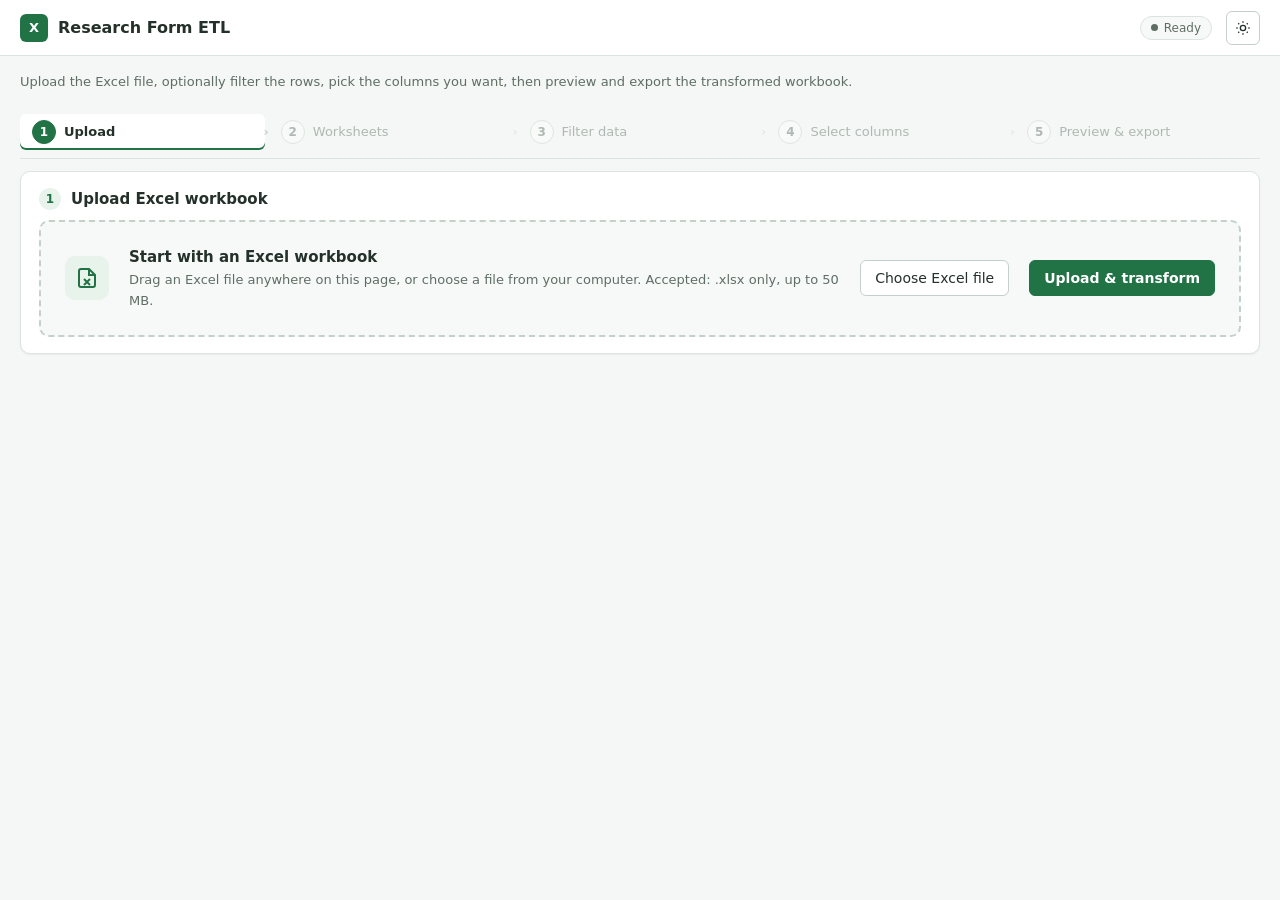
==== wwwroot/index.html @ b5293618 "UI changes to Preview and Download and save filter changes." ====
<!doctype html>
<html lang="en" data-theme="light">
<head>
<meta charset="utf-8">
<meta name="viewport" content="width=device-width, initial-scale=1">
<title>Research Form ETL</title>
<script>
  // apply the remembered theme before the page paints (no flash of the wrong theme)
  (function () {
    var t = null;
    try { t = localStorage.getItem("etl-theme"); } catch (e) { }
    if (t !== "light" && t !== "dark") t = window.matchMedia && matchMedia("(prefers-color-scheme: dark)").matches ? "dark" : "light";
    document.documentElement.setAttribute("data-theme", t);
  })();
</script>
<style>
  /* ================================================================ design tokens */
  :root, [data-theme="light"] {
    color-scheme: light;
    --color-accent:#217346; --color-accent-hover:#185c38; --color-accent-soft:#e8f3ec; --color-on-accent:#ffffff;
    --color-page:#f4f7f5; --color-surface:#ffffff; --color-surface-raised:#ffffff; --color-surface-muted:#f7f9f8;
    --color-text:#24312a; --color-text-muted:#5f6e65; --color-border:#dce4de; --color-border-strong:#c5d1c8;
    --color-success:#107c41; --color-success-soft:#e7f4eb; --color-warning:#a96808; --color-warning-soft:#fff4df;
    --color-danger:#c43132; --color-danger-soft:#fceaea; --color-info:#2563a6; --color-info-soft:#eaf2fb;
    --color-grid-line:#e5ebe7; --color-grid-header:#f1f5f2; --color-row-hover:#f3f8f5; --color-row-alt:#fbfcfb;
    --shadow-panel:0 1px 2px rgb(20 40 28 / 6%); --shadow-float:0 8px 24px rgb(20 40 28 / 14%);
    --focus-ring:0 0 0 3px rgb(33 115 70 / 22%);
  }
  [data-theme="dark"] {
    color-scheme: dark;
    --color-accent:#55a875; --color-accent-hover:#70bd8e; --color-accent-soft:#20392b; --color-on-accent:#0f1712;
    --color-page:#151a17; --color-surface:#1d2420; --color-surface-raised:#242d27; --color-surface-muted:#202822;
    --color-text:#e8eee9; --color-text-muted:#a3b0a7; --color-border:#354239; --color-border-strong:#46564b;
    --color-success:#65c18a; --color-success-soft:#20392b; --color-warning:#e6b65c; --color-warning-soft:#40331d;
    --color-danger:#ef7777; --color-danger-soft:#432526; --color-info:#80b7ed; --color-info-soft:#203448;
    --color-grid-line:#354239; --color-grid-header:#28332c; --color-row-hover:#26302a; --color-row-alt:#1a201c;
    --shadow-panel:0 1px 2px rgb(0 0 0 / 22%); --shadow-float:0 8px 24px rgb(0 0 0 / 40%);
    --focus-ring:0 0 0 3px rgb(85 168 117 / 28%);
  }
  /* legacy names still used by a few rules */
  :root { --bg:var(--color-page); --card:var(--color-surface); --text:var(--color-text); --muted:var(--color-text-muted);
          --line:var(--color-border); --accent:var(--color-accent); --accent-d:var(--color-accent-hover);
          --ok:var(--color-success); --err:var(--color-danger);
          --radius:8px; --h-ctl:36px; --t:150ms; }

  /* ================================================================ base */
  * { box-sizing:border-box; }
  html { scroll-padding-top:72px; }
  body { margin:0; background:var(--color-page); color:var(--color-text);
         font:14px/1.5 Inter,"Segoe UI",system-ui,-apple-system,BlinkMacSystemFont,sans-serif; }
  a { color:var(--color-accent); }
  a:hover { color:var(--color-accent-hover); }
  :focus-visible { outline:none; box-shadow:var(--focus-ring); border-color:var(--color-accent) !important; }
  @media (prefers-reduced-motion: reduce) { *, *::before, *::after { transition:none !important; animation:none !important; scroll-behavior:auto !important; } }
  .sr-only { position:absolute; width:1px; height:1px; padding:0; margin:-1px; overflow:hidden; clip:rect(0 0 0 0); white-space:nowrap; border:0; }
  .hidden { display:none !important; }
  .opt { color:var(--color-text-muted); font-weight:400; }
  .help { color:var(--color-text-muted); font-size:13px; margin:0 0 12px; }
  .row { display:flex; gap:8px; flex-wrap:wrap; align-items:center; }
  .count { color:var(--color-text-muted); font-size:13px; margin-left:auto; }
  .empty { color:var(--color-text-muted); font-size:13px; margin:0 0 8px; }

  /* ================================================================ controls */
  input, select, button, textarea { font:inherit; color:var(--color-text); }
  input[type=text], input[type=number], input[type=search], select {
    height:var(--h-ctl); padding:0 10px; border:1px solid var(--color-border-strong); border-radius:6px;
    background:var(--color-surface); min-width:0; transition:border-color var(--t); }
  input[type=text]:hover, input[type=number]:hover, input[type=search]:hover, select:hover { border-color:var(--color-text-muted); }
  select option { background:var(--color-surface); color:var(--color-text); }
  input[type=checkbox] { accent-color:var(--color-accent); width:16px; height:16px; margin:0; }
  button { height:var(--h-ctl); padding:0 14px; border-radius:6px; border:1px solid var(--color-border-strong);
           background:var(--color-surface); cursor:pointer; white-space:nowrap; transition:background var(--t), border-color var(--t), color var(--t); }
  button:hover:not(:disabled) { border-color:var(--color-accent); background:var(--color-surface-muted); }
  button.primary { background:var(--color-accent); border-color:var(--color-accent); color:var(--color-on-accent); font-weight:600; }
  button.primary:hover:not(:disabled) { background:var(--color-accent-hover); border-color:var(--color-accent-hover); }
  button.soft { color:var(--color-accent); border-color:var(--color-accent); background:var(--color-accent-soft); font-weight:600; }
  button.danger { color:var(--color-danger); }
  button.danger:hover:not(:disabled) { border-color:var(--color-danger); background:var(--color-danger-soft); color:var(--color-danger); }
  button.mini { height:28px; padding:0 10px; font-size:12px; }
  button.x, button.icon { width:32px; padding:0; display:inline-grid; place-items:center; }
  button:disabled { opacity:.5; cursor:not-allowed; }
  .ico { width:16px; height:16px; flex:none; vertical-align:-3px; }
  button .ico + span, button span + .ico { margin-left:6px; }

  .status { margin-top:10px; color:var(--color-text-muted); font-size:13px; }
  .status:empty { display:none; }
  .status.ok { color:var(--color-success); }
  .status.err { color:var(--color-danger); }
  .status.ok::before { content:"✓ "; }
  .status.err::before { content:"⚠ "; }

  /* ================================================================ app shell */
  .appbar { height:56px; display:flex; align-items:center; gap:14px; padding:0 20px; background:var(--color-surface);
            border-bottom:1px solid var(--color-border); }
  .brand { display:flex; align-items:center; gap:10px; font-weight:600; font-size:16px; white-space:nowrap; }
  .logo { width:28px; height:28px; border-radius:6px; background:var(--color-accent); color:var(--color-on-accent);
          display:grid; place-items:center; font-weight:700; font-size:13px; }
  .appbar .ctx { display:flex; align-items:center; gap:8px; min-width:0; color:var(--color-text-muted); font-size:13px; }
  .appbar .ctx b { color:var(--color-text); font-weight:500; overflow:hidden; text-overflow:ellipsis; white-space:nowrap; max-width:40vw; }
  .appbar .spacer { flex:1; }
  .pill { display:inline-flex; align-items:center; gap:6px; font-size:12px; font-weight:500; padding:2px 10px; border-radius:99px;
          border:1px solid var(--color-border); color:var(--color-text-muted); background:var(--color-surface-muted); white-space:nowrap; }
  .pill::before { content:""; width:7px; height:7px; border-radius:50%; background:currentColor; }
  .pill.processing { color:var(--color-info); background:var(--color-info-soft); border-color:transparent; }
  .pill.done { color:var(--color-success); background:var(--color-success-soft); border-color:transparent; }
  .pill.warn { color:var(--color-warning); background:var(--color-warning-soft); border-color:transparent; }
  .pill.failed { color:var(--color-danger); background:var(--color-danger-soft); border-color:transparent; }

  main { padding:16px 20px 120px; max-width:1680px; margin:0 auto; }
  h1 { font-size:20px; margin:0 0 2px; }
  .sub { color:var(--color-text-muted); margin:0 0 14px; font-size:13px; }

  .card { background:var(--color-surface); border:1px solid var(--color-border); border-radius:10px; padding:16px 18px; margin-bottom:12px; box-shadow:var(--shadow-panel); }
  .card h2 { font-size:15px; font-weight:600; margin:0 0 10px; display:flex; align-items:center; flex-wrap:wrap; gap:4px; }
  .step { display:inline-grid; place-items:center; width:22px; height:22px; border-radius:50%; background:var(--color-accent-soft);
          color:var(--color-accent); font-size:12px; font-weight:700; margin-right:6px; }
  .badge { font-size:12px; font-weight:500; color:var(--color-accent); background:var(--color-accent-soft); border-radius:99px; padding:1px 10px; margin-left:8px; white-space:nowrap; }
  .badge:empty { display:none; }
  details { margin-top:10px; color:var(--color-text-muted); font-size:13px; }
  details summary { cursor:pointer; color:var(--color-text); font-weight:500; }
  details ul { margin:6px 0 0; padding-left:18px; }
  main > section { scroll-margin-top:72px; }

  /* workflow navigation */
  .stepper { position:sticky; top:0; z-index:20; background:var(--color-page); padding:8px 0; margin:0 0 12px;
             border-bottom:1px solid var(--color-border); overflow-x:auto; scrollbar-width:thin; }
  .stepper ol { list-style:none; display:flex; gap:4px; margin:0; padding:0; counter-reset:st; min-width:max-content; }
  .stepper li { flex:1; display:flex; align-items:center; gap:8px; padding:6px 12px; border-radius:6px; cursor:pointer; color:var(--color-text-muted);
                font-size:13px; white-space:nowrap; position:relative; transition:background var(--t); }
  .stepper li:not(:last-child)::after { content:"›"; position:absolute; right:-4px; color:var(--color-border-strong); }
  .stepper li:hover:not(.locked) { background:var(--color-surface); }
  .stepper li::before { counter-increment:st; content:counter(st); flex:none; width:22px; height:22px; border-radius:50%; display:grid; place-items:center;
                        border:1.5px solid var(--color-border-strong); font-weight:600; font-size:12px; background:var(--color-surface); }
  .stepper li.done::before { content:"✓"; border-color:var(--color-success); background:var(--color-success-soft); color:var(--color-success); }
  .stepper li.current { color:var(--color-text); font-weight:600; background:var(--color-surface); box-shadow:inset 0 -2px 0 var(--color-accent); }
  .stepper li.current::before { background:var(--color-accent); border-color:var(--color-accent); color:var(--color-on-accent); content:counter(st); }
  .stepper li.locked { opacity:.45; cursor:not-allowed; }

  /* workbook summary strip */
  .summary { display:flex; flex-wrap:wrap; gap:0; border:1px solid var(--color-border); border-radius:8px; background:var(--color-surface);
             margin:0 0 12px; overflow:hidden; font-size:13px; }
  .summary > div { padding:8px 14px; border-right:1px solid var(--color-border); min-width:0; }
  .summary > div:last-child { border-right:0; }
  .summary dt { color:var(--color-text-muted); font-size:11px; text-transform:uppercase; letter-spacing:.04em; }
  .summary dd { margin:0; font-weight:600; overflow:hidden; text-overflow:ellipsis; white-space:nowrap; max-width:320px; }
  .summary dl { margin:0; }

  /* ================================================================ upload */
  .dropzone { position:relative; border:2px dashed var(--color-border-strong); border-radius:10px; background:var(--color-surface-muted);
              padding:24px; display:flex; align-items:center; gap:20px; flex-wrap:wrap; transition:border-color var(--t), background var(--t); }
  .dropzone:focus-within { border-color:var(--color-accent); }
  .dropping .dropzone, .dropzone.dropping { border-color:var(--color-accent); background:var(--color-accent-soft); }
  .dz-icon { width:44px; height:44px; border-radius:10px; background:var(--color-accent-soft); color:var(--color-accent); display:grid; place-items:center; flex:none; }
  .dz-icon svg { width:24px; height:24px; }
  .dz-text { flex:1; min-width:220px; }
  .dz-text b { display:block; font-size:15px; }
  .dz-text span { color:var(--color-text-muted); font-size:13px; }
  .filebtn { display:inline-flex; align-items:center; height:var(--h-ctl); padding:0 14px; border-radius:6px; border:1px solid var(--color-border-strong);
             background:var(--color-surface); cursor:pointer; font-weight:500; white-space:nowrap; }
  .filebtn:hover { border-color:var(--color-accent); }
  #file:focus-visible + .filebtn { box-shadow:var(--focus-ring); border-color:var(--color-accent); }
  .fileinfo { font-size:13px; margin-top:10px; color:var(--color-text); }
  .fileinfo:empty { display:none; }
  .fileinfo::before { content:"📄 "; }

  /* ================================================================ sheet tabs (Excel-like) */
  .tabs { display:flex; gap:2px; overflow-x:auto; border-bottom:1px solid var(--color-border); margin-top:4px; scrollbar-width:thin; }
  .tab { height:34px; border:1px solid transparent; border-bottom:0; border-radius:6px 6px 0 0; padding:0 14px; margin-bottom:-1px; color:var(--color-text-muted); background:transparent; flex:none; }
  .tab:hover:not(:disabled) { border-color:var(--color-border); color:var(--color-text); background:var(--color-surface-muted); }
  .tab.active { background:var(--color-surface); border-color:var(--color-border); border-bottom:1px solid var(--color-surface); color:var(--color-accent);
                font-weight:600; box-shadow:inset 0 -2px 0 var(--color-accent); }
  .tab.add { color:var(--color-accent); }
  .tab-actions { margin-top:10px; }
  .sheetbar { display:flex; align-items:stretch; gap:2px; overflow-x:auto; border:1px solid var(--color-border); border-top:0;
              background:var(--color-grid-header); border-radius:0 0 8px 8px; padding:0 6px; scrollbar-width:thin; }
  .sheetbar:empty { display:none; }
  .sheetbar .tab { border-radius:0 0 6px 6px; margin:0 0 4px; height:30px; border:1px solid transparent; border-top:0; font-size:13px; }
  .sheetbar .tab.active { background:var(--color-surface); border-color:var(--color-border); box-shadow:inset 0 -2px 0 var(--color-accent); }
  .setupbar { padding:10px 12px; border:1px solid var(--color-border); border-radius:8px; background:var(--color-surface-muted); margin-bottom:12px; }
  .setupbar label { display:inline-flex; align-items:center; gap:6px; color:var(--color-text-muted); font-size:13px; }

  /* ================================================================ filter builder */
  .frow { display:grid; grid-template-columns:minmax(160px,1.4fr) 200px minmax(160px,1.2fr) 32px; gap:8px; align-items:center; margin-bottom:2px; }
  .fhint { grid-column:1 / -1; color:var(--color-text-muted); font-size:12px; margin:0 0 8px 2px; }
  .fhead { display:grid; grid-template-columns:minmax(160px,1.4fr) 200px minmax(160px,1.2fr) 32px; gap:8px; font-size:11px; color:var(--color-text-muted);
           text-transform:uppercase; letter-spacing:.04em; margin:0 0 4px 2px; }
  .gbox { border:1px solid var(--color-border); border-left:3px solid var(--color-accent); border-radius:8px; padding:10px 12px; background:var(--color-surface-muted); }
  .gbox .gbox { margin:8px 0 8px 12px; border-left-color:var(--color-info); background:var(--color-surface); }
  .ghead { display:flex; gap:8px; align-items:center; flex-wrap:wrap; margin-bottom:8px; }
  .gconn { display:flex; align-items:center; justify-content:center; gap:8px; margin:8px 0; }
  .gempty { color:var(--color-text-muted); font-size:12px; margin:0 0 6px 2px; }
  .joiner { display:inline-block; font-size:11px; font-weight:700; letter-spacing:.06em; color:var(--color-accent); background:var(--color-accent-soft);
            border-radius:4px; padding:1px 8px; margin:4px 0 8px 2px; }
  .fsum { margin-top:10px; font-size:13px; color:var(--color-text-muted); background:var(--color-surface-muted); border:1px solid var(--color-border);
          border-radius:6px; padding:6px 10px; overflow-wrap:anywhere; }
  .fsum:empty { display:none; }
  .fsum b { color:var(--color-text); font-weight:600; }
  .tgl { display:flex; align-items:center; gap:6px; cursor:pointer; color:var(--color-text-muted); font-size:13px; }
  .saved { display:flex; gap:10px; align-items:center; padding:8px 0; border-bottom:1px solid var(--color-border); }
  .saved:last-child { border-bottom:0; }
  .saved .meta { flex:1; min-width:0; overflow-wrap:anywhere; color:var(--color-text); }
  .saved .meta small { display:block; color:var(--color-text-muted); }
  #savedList { max-height:240px; overflow:auto; margin-top:6px; }
  @media (max-width:720px) { .frow { grid-template-columns:1fr 1fr; } .fhead { display:none; } }

  /* ================================================================ column manager */
  #search { flex:1; min-width:200px; }
  #cols { margin-top:12px; max-height:440px; overflow:auto; border:1px solid var(--color-border); border-radius:8px; }
  .cgroup + .cgroup { border-top:1px solid var(--color-border); }
  .chead { position:sticky; top:0; z-index:2; display:flex; gap:8px; align-items:center; padding:6px 12px; background:var(--color-grid-header); border-bottom:1px solid var(--color-border); }
  .chead b { font-size:13px; }
  .chead .opt { font-size:12px; margin-right:auto; }
  .colhead, .col { display:grid; grid-template-columns:28px minmax(160px,1fr) minmax(160px,1fr) 90px; gap:10px; align-items:center; padding:0 12px; }
  .colhead { height:30px; font-size:11px; text-transform:uppercase; letter-spacing:.04em; color:var(--color-text-muted); border-bottom:1px solid var(--color-grid-line); background:var(--color-surface-muted); }
  .col { min-height:36px; border-bottom:1px solid var(--color-grid-line); cursor:pointer; }
  .col:last-child { border-bottom:0; }
  .col:hover { background:var(--color-row-hover); }
  .col span.src { overflow-wrap:anywhere; }
  .col.off span.src { color:var(--color-text-muted); }
  .col.off .ctype::after { content:" · excluded"; }
  .col .rn { width:100%; height:30px; }
  .col .outname { color:var(--color-text-muted); font-size:13px; overflow:hidden; text-overflow:ellipsis; white-space:nowrap; }
  .ctype { font-size:12px; color:var(--color-text-muted); white-space:nowrap; }
  .tag { font-size:11px; font-style:normal; color:var(--color-accent); background:var(--color-accent-soft); border-radius:99px; padding:0 8px; margin-left:6px; }
  @media (max-width:720px) { .colhead, .col { grid-template-columns:28px 1fr; } .colhead span:nth-child(n+3), .col .ctype { display:none; } .col .rn, .col .outname { grid-column:2; } }

  .subsec { border-top:1px solid var(--color-border); margin-top:16px; padding-top:12px; }
  .subsec h3 { margin:0 0 4px; font-size:14px; font-weight:600; }
  .olist { list-style:none; margin:8px 0 0; padding:0; max-height:320px; overflow:auto; border:1px solid var(--color-border); border-radius:8px; counter-reset:oc; }
  .olist li { display:flex; align-items:center; gap:8px; min-height:36px; padding:2px 10px; border-bottom:1px solid var(--color-grid-line); background:var(--color-surface); cursor:grab; font-size:13px; }
  .olist li:last-child { border-bottom:0; }
  .olist li::before { counter-increment:oc; content:counter(oc); width:22px; color:var(--color-text-muted); font-size:12px; text-align:right; }
  .olist li .nm { margin-right:auto; overflow:hidden; text-overflow:ellipsis; white-space:nowrap; }
  .olist li .grip { color:var(--color-text-muted); }
  .olist li.dragging { opacity:.4; }
  .olist li.over-top { box-shadow:inset 0 2px 0 var(--color-accent); }
  .olist li.over-bottom { box-shadow:inset 0 -2px 0 var(--color-accent); }
  .olist li.empty { cursor:default; }
  .srow { display:flex; gap:8px; align-items:center; margin-bottom:6px; flex-wrap:wrap; }
  .srow .lbl { width:60px; font-size:12px; color:var(--color-text-muted); }
  .srow select:first-of-type { min-width:220px; }

  /* ================================================================ spreadsheet preview */
  #previewCard { padding-bottom:12px; }
  .pvtool { display:flex; align-items:center; gap:10px; flex-wrap:wrap; margin-bottom:8px; }
  .pvtool .status { margin:0; flex:1; }
  .pvwrap { overflow:auto; max-height:min(60vh,560px); border:1px solid var(--color-border); border-radius:8px 8px 0 0; background:var(--color-surface); }
  .pvwrap:empty { display:none; }
  .pvwrap:empty + .sheetbar { border-top:1px solid var(--color-border); border-radius:8px; }
  table.pv { border-collapse:separate; border-spacing:0; font-size:13px; width:max-content; min-width:100%; font-variant-numeric:tabular-nums; }
  table.pv th, table.pv td { height:34px; padding:0 10px; border-right:1px solid var(--color-grid-line); border-bottom:1px solid var(--color-grid-line);
                             text-align:left; white-space:nowrap; max-width:280px; overflow:hidden; text-overflow:ellipsis; }
  table.pv th { position:sticky; top:0; z-index:1; background:var(--color-grid-header); font-weight:600; border-bottom-color:var(--color-border-strong); }
  table.pv th .srt { color:var(--color-accent); margin-left:6px; font-size:11px; }
  table.pv th small { display:block; font-weight:400; color:var(--color-text-muted); font-size:11px; line-height:1.1; margin-top:-2px; }
  table.pv th.rn, table.pv td.rn { position:sticky; left:0; width:48px; min-width:48px; text-align:center; color:var(--color-text-muted);
                                   background:var(--color-grid-header); font-weight:500; font-size:12px; border-right-color:var(--color-border-strong); }
  table.pv th.rn { z-index:2; }
  table.pv td.num { text-align:right; }
  table.pv tbody tr:nth-child(even) td:not(.rn) { background:var(--color-row-alt); }
  table.pv tbody tr:hover td:not(.rn) { background:var(--color-row-hover); }
  table.pv tr:last-child td { border-bottom:0; }
  .pvempty { border:1px dashed var(--color-border-strong); border-radius:8px; padding:28px; text-align:center; color:var(--color-text-muted); }

  /* Shared Preview workspace */
  #savedBox { border:1px solid var(--color-border); border-radius:6px; background:var(--color-surface-muted); }
  #savedToggle { display:flex; align-items:center; gap:8px; width:100%; height:auto; min-height:36px; padding:8px 12px; text-align:left; border:0; background:transparent; }
  #savedToggle .chevron { margin-left:auto; transition:transform var(--t); }
  #savedToggle[aria-expanded="true"] .chevron { transform:rotate(90deg); }
  #savedContent { padding:0 12px 10px; }
  #savedSearch { max-width:100%; }
  .pvactions { display:flex; gap:6px; flex-wrap:wrap; margin-bottom:10px; }
  .pvactions button[aria-expanded="true"] { background:var(--color-accent-soft); border-color:var(--color-accent); color:var(--color-accent); }
  .pvpanel { border-block:1px solid var(--color-border); padding:12px 0; margin-bottom:12px; }
  .pvpanelhead { display:flex; align-items:center; justify-content:space-between; gap:10px; margin-bottom:10px; }
  .pvpanelhead h3 { margin:0; font-size:14px; }
  .pvpanel .subsec { margin-top:8px; }
  .pvsummary { display:flex; gap:8px; align-items:center; flex-wrap:wrap; margin-bottom:8px; }
  #pvFilterSummary { flex:1; min-width:120px; overflow:hidden; white-space:nowrap; text-overflow:ellipsis; color:var(--color-text-muted); }
  #pvCounts { display:flex; flex-wrap:wrap; gap:8px 18px; font-variant-numeric:tabular-nums; margin-bottom:8px; }
  .pvhome { padding:8px 0; color:var(--color-text-muted); }
  table.pv th .header-sort { border:0; background:transparent; padding:0; height:28px; font-weight:600; max-width:220px; overflow:hidden; text-overflow:ellipsis; }
  table.pv th .header-rename { margin-left:6px; width:24px; height:24px; padding:0; }
  @media (max-width:640px) { .appbar { height:auto; min-height:56px; flex-wrap:wrap; padding-block:8px; } .brand { white-space:normal; } .srow select:first-of-type { min-width:0; max-width:100%; } .frow { grid-template-columns:minmax(0,1fr); } .frow > * { max-width:100%; } .fhint { grid-column:1; } }

  /* ================================================================ sticky export bar */
  .dl { position:fixed; left:0; right:0; bottom:0; z-index:30; display:flex; align-items:center; gap:10px; flex-wrap:wrap;
        padding:10px 20px; background:var(--color-surface); border-top:1px solid var(--color-border); box-shadow:var(--shadow-float); }
  .dl .grow { flex:1; min-width:0; }
  .dl .status { margin:0; flex:1; min-width:180px; }
  #downloadBtn { height:38px; padding:0 18px; }
  @media (max-width:640px) { .dl #fileName { width:100% !important; flex:1; } }

  .themebtn { width:34px; height:34px; padding:0; display:grid; place-items:center; }
  .themebtn .moon { display:none; } [data-theme="dark"] .themebtn .sun { display:none; } [data-theme="dark"] .themebtn .moon { display:block; }
</style>
</head>
<body>
<header class="appbar">
  <div class="brand"><span class="logo" aria-hidden="true">X</span><span>Research Form ETL</span></div>
  <div class="ctx hidden" id="hdrCtx"><span aria-hidden="true">/</span><b id="hdrFile"></b></div>
  <div class="spacer"></div>
  <span id="hdrStatus" class="pill" role="status" aria-live="polite">Ready</span>
  <button id="themeBtn" class="themebtn" type="button" aria-label="Switch to dark theme" title="Switch to dark theme">
    <svg class="ico sun" viewBox="0 0 24 24" fill="none" stroke="currentColor" stroke-width="2" aria-hidden="true"><circle cx="12" cy="12" r="4"/><path d="M12 2v2M12 20v2M4.9 4.9l1.4 1.4M17.7 17.7l1.4 1.4M2 12h2M20 12h2M4.9 19.1l1.4-1.4M17.7 6.3l1.4-1.4"/></svg>
    <svg class="ico moon" viewBox="0 0 24 24" fill="none" stroke="currentColor" stroke-width="2" aria-hidden="true"><path d="M21 12.8A9 9 0 1 1 11.2 3a7 7 0 0 0 9.8 9.8z"/></svg>
  </button>
</header>
<main>
  <h1 class="sr-only">Research Form ETL</h1>
  <p class="sub">Upload the Excel file, optionally filter the rows, pick the columns you want, then preview and export the transformed workbook.</p>

  <nav id="stepper" class="stepper" aria-label="Progress">
    <ol>
      <li data-target="uploadCard"><span>Upload</span></li>
      <li data-target="sheetCard"><span>Worksheets</span></li>
      <li data-target="filterCard"><span>Filter data</span></li>
      <li data-target="pick"><span>Select columns</span></li>
      <li data-target="previewCard"><span>Preview &amp; export</span></li>
    </ol>
  </nav>

  <div id="summary" class="summary hidden" aria-label="Workbook summary"></div>

  <section id="uploadCard" class="card">
    <h2><span class="step">1</span>Upload Excel workbook</h2>
    <div class="dropzone">
      <div class="dz-icon" aria-hidden="true"><svg viewBox="0 0 24 24" fill="none" stroke="currentColor" stroke-width="2"><path d="M14 3H6a2 2 0 0 0-2 2v14a2 2 0 0 0 2 2h12a2 2 0 0 0 2-2V9z"/><path d="M14 3v6h6M9 13l6 6M15 13l-6 6"/></svg></div>
      <div class="dz-text">
        <b>Start with an Excel workbook</b>
        <span>Drag an Excel file anywhere on this page, or choose a file from your computer. Accepted: .xlsx only, up to 50 MB.</span>
      </div>
      <input id="file" type="file" accept=".xlsx" class="sr-only">
      <label for="file" class="filebtn">Choose Excel file</label>
      <button id="uploadBtn" class="primary">Upload &amp; transform</button>
    </div>
    <div id="fileInfo" class="fileinfo"></div>
    <div id="status" class="status" role="status" aria-live="polite"></div>
    <details id="notes" class="hidden"><summary>What was changed</summary><ul id="notesList"></ul><p style="margin:8px 0 0"><a id="changesLink" href="#" target="_blank" rel="noopener">See every changed record, original vs new →</a></p></details>
  </section>

  <section id="sheetCard" class="card hidden">
    <h2><span class="step">2</span>Output worksheets</h2>
    <p class="help">Each tab is one worksheet in the exported workbook, with its own filters, columns and sorting. Pick a tab, then use the steps below.</p>
    <div id="sheetControls">
    <div class="row setupbar">
      <strong style="font-size:13px">Saved setups</strong>
      <select id="workflowList" aria-label="Saved setups"><option value="">Select saved sheets…</option></select>
      <button id="loadWorkflowBtn">Load</button>
      <button id="deleteWorkflowBtn" class="danger">Delete</button>
      <span style="flex:1"></span>
      <label for="setupName" title="Name for this setup in Saved setups. Defaults to the output file name — change it here or in the export bar.">Setup name</label>
      <input type="text" id="setupName" maxlength="100" placeholder="Same as output file name" style="width:200px">
      <button id="saveWorkflowBtn" title="Remember the current sheets, filters and columns in this browser">Save current setup</button>
    </div>
    <div id="sheetTabs" class="tabs" role="tablist" aria-label="Output sheets"></div>
    <div class="row tab-actions">
      <button id="renameSheetBtn">Rename sheet</button>
      <button id="removeSheetBtn" class="danger">Remove sheet</button>
      <span class="opt" style="font-size:12px">Tip: double-click a tab to rename it; use ← → to move between tabs.</span>
    </div><div id="workflowStatus" class="status" role="status" aria-live="polite"></div>
    </div>
  </section>

  <section id="filterCard" class="card hidden">
    <div id="filterControls">
    <div class="row" style="justify-content:space-between;gap:12px;margin-bottom:10px">
      <h2 style="margin:0"><span class="step">3</span>Filter data <span class="opt">&nbsp;(optional)</span><span class="badge editing-badge"></span></h2>
      <div class="row">
        <label class="tgl" id="saveFiltersLbl"><input type="checkbox" id="saveFilters"> Remember these filters</label>
        <input type="text" id="saveName" class="hidden" maxlength="100" placeholder="Filter name (required)" aria-label="Filter name" style="width:220px">
      </div>
    </div>
    <div id="savedBox" style="margin:0 0 14px">
      <button id="savedToggle" type="button" aria-expanded="false" aria-controls="savedContent"><span>Saved filters from earlier downloads</span><span class="badge" id="savedCount">0</span><span class="chevron" aria-hidden="true">›</span></button>
      <div id="savedContent" hidden>
      <input type="search" id="savedSearch" placeholder="Search saved filters…" aria-label="Search saved filters" style="margin-top:8px;width:280px" class="hidden">
      <div id="savedList"></div>
      <div id="savedMsg" class="status" style="margin-top:6px" role="status" aria-live="polite"></div>
      </div>
    </div>
    <p id="noFilters" class="empty">No conditions: all rows will be exported.</p>
    <div id="filters"></div>
    <div class="row" style="margin-top:8px">
      <button id="addFilter" class="soft">+ Add condition</button>
      <button id="addGroup" class="hidden" title="Group conditions to mix AND / OR">+ Add group</button>
      <button id="clearFilters">Clear filters</button>
      <span id="matchCount" class="count" aria-live="polite"></span>
    </div>
    <div id="filterSummary" class="fsum"></div>
    <div id="filterErr" class="status err"></div>
    </div>
  </section>

  <section id="pick" class="card hidden">
    <h2><span class="step">4</span>Select columns<span class="badge editing-badge"></span></h2>
    <div id="columnControls">
    <div class="row">
      <input id="search" type="search" placeholder="Search columns…" aria-label="Search columns">
      <button id="allBtn">Select all</button>
      <button id="noneBtn">Select none</button>
      <label class="tgl"><input type="checkbox" id="renameToggle"> Rename columns</label>
      <span id="count" class="count"></span>
    </div>
    <div id="cols"></div>
    </div>

    <div id="orderControls" class="subsec">
      <h3>Column order</h3>
      <p class="help" style="margin:0">Drag a column, or use the arrows, to set the order of columns in the exported sheet.
        <button id="resetOrder" class="mini">Reset to original order</button></p>
      <ol id="orderList" class="olist" aria-label="Column order"></ol>
    </div>

    <div id="sortControls" class="subsec">
      <h3>Sort rows <span class="opt">(optional)</span></h3>
      <p class="help" style="margin:0 0 8px">Sort by one column, or add more to break ties (e.g. by Country, then by Age). Blank cells always go last.</p>
      <div id="sortList"></div>
      <button id="addSort" class="soft">+ Add sort</button>
      <button id="clearSort">Clear sort</button>
    </div>
  </section>

  <section id="previewCard" class="card hidden">
    <h2><span class="step">5</span>Preview &amp; export<span class="badge editing-badge"></span></h2>
    <p class="help">The first rows of the active worksheet, exactly as they will be exported. Column headers show the output name; the original name appears underneath when renamed.</p>
    <div class="pvactions" role="group" aria-label="Preview configuration">
      <button type="button" data-pv-panel="filter" aria-expanded="false" aria-controls="pvPanel">⌕ Filter</button>
      <button type="button" data-pv-panel="sort" aria-expanded="false" aria-controls="pvPanel">↕ Sort</button>
      <button type="button" data-pv-panel="columns" aria-expanded="false" aria-controls="pvPanel">☷ Columns</button>
      <button type="button" data-pv-panel="rename" aria-expanded="false" aria-controls="pvPanel">✎ Rename</button>
      <button type="button" data-pv-panel="sheets" aria-expanded="false" aria-controls="pvPanel">▤ Sheets &amp; setups</button>
      <button type="button" data-pv-panel="more" aria-expanded="false" aria-controls="pvPanel">⋯ More</button>
    </div>
    <div class="pvsummary"><span id="pvFilterSummary" title="No filters applied">No filters applied</span><button id="pvEditFilters" class="mini">Add filter</button><button id="pvClearFilters" class="mini">Clear</button></div>
    <div id="pvCounts" role="status" aria-live="polite"></div>
    <div id="pvPanel" class="pvpanel" hidden><div class="pvpanelhead"><h3 id="pvPanelTitle"></h3><button id="pvClosePanel" type="button" aria-label="Close Preview configuration">✕ Close</button></div><div id="pvPanelBody"></div></div>
    <div class="pvtool"><div id="pvStatus" class="status" role="status" aria-live="polite"></div></div>
    <div id="pvTable" class="pvwrap"></div>
    <div id="pvTabs" class="sheetbar" role="tablist" aria-label="Worksheet being previewed"></div>
  </section>
</main>

<div id="dl" class="dl hidden" role="region" aria-label="Export">
  <label for="fileName" class="opt">Workbook file name</label>
  <input type="text" id="fileName" maxlength="100" placeholder="Research_Form_Transformed" style="width:260px">
  <span class="opt">.xlsx</span>
  <span id="dlStatus" class="status grow" role="status" aria-live="polite"></span>
  <button id="downloadBtn" class="primary"><svg class="ico" viewBox="0 0 24 24" fill="none" stroke="currentColor" stroke-width="2" aria-hidden="true"><path d="M12 3v12M7 10l5 5 5-5M5 21h14"/></svg><span>Export workbook</span></button>
</div>

<script>
(() => {
  const $ = id => document.getElementById(id);
  const CALCULATED = new Set(["Age", "Is Sample Twin", "Left Hand Ratio (2D:4D)", "Right Hand Ratio (2D:4D)"]);
  const LOCKED = new Set(["Id"]);       // columns that are always exported (cannot be unselected)
  const OPS = {
    text:   [["contains", "Contains"], ["notContains", "Not Contains"], ["equals", "Equals"], ["notEquals", "Not Equals"]],
    number: [["gt", "Greater than"], ["gte", "Greater than or equal"], ["lt", "Less than"], ["lte", "Less than or equal"], ["eq", "Equal"], ["notEquals", "Not Equals"]]
  };

  let sessionId = null;
  let info = [];             // column metadata from the server: {name,type,distinctCount,values,min,max}
  let byName = {};
  let columns = [];          // final columns, in order
  const selected = new Set();
  let renames = {};          // original column name -> new header (export only)
  let order = [];            // every column in the user's export order (only the selected ones are exported)
  let sorts = [];            // sort levels, first = primary: {column, dir: "asc"|"desc"}
  // filter tree: a group is {mode: "and"|"or", items: [...]}, a filter is {column, op, value}; groups nest freely
  let root = { mode: "and", items: [] };
  let dlSeq = 0;
  let matchCount = null, totalRows = 0, filterError = "";
  let savedFilters = [];     // filters remembered from earlier downloads (SQLite, server side)
  let outputSheets = [];
  let activeSheetIndex = 0;
  let restoringSheet = false;
  const PREVIEW_ROWS = 10;
  const OP_TEXT = { contains: "contains", notContains: "does not contain", equals: "=", notEquals: "≠", eq: "=", gt: ">", gte: "≥", lt: "<", lte: "≤" };

  const el = (tag, cls, text) => { const e = document.createElement(tag); if (cls) e.className = cls; if (text != null) e.textContent = text; return e; };
  const setStatus = (node, msg, cls) => { node.textContent = msg; node.className = "status" + (cls ? " " + cls : ""); };
  // the tree without empty filters / empty groups (what is sent to the server)
  const activeItems = items => {
    const out = [];
    for (const n of items) {
      if (n.items) { const sub = activeItems(n.items); if (sub.length) out.push({ mode: n.mode, items: sub }); }
      else if (n.value !== "" && n.value != null) out.push({ column: n.column, op: n.op, value: n.value });
    }
    return out;
  };
  const activeFilters = () => activeItems(root.items);
  const ensureLocked = () => LOCKED.forEach(c => { if (columns.includes(c)) selected.add(c); });
  // a saved order may miss new columns or contain gone ones: keep the known ones, append the rest in file order
  const normOrder = o => { const have = new Set(columns), seen = new Set(); const out = (o || []).filter(c => have.has(c) && !seen.has(c) && seen.add(c)); return out.concat(columns.filter(c => !seen.has(c))); };
  const normSorts = list => {
    const seen = new Set();
    return (Array.isArray(list) ? list : []).filter(x => x && columns.includes(x.column) && !seen.has(x.column) && seen.add(x.column))
      .map(x => ({ column: x.column, dir: x.dir === "desc" ? "desc" : "asc" }));
  };
  // The full order remembers excluded columns too; columns newly added to the source are included by default.
  const restoreSelection = (saved, savedOrder) => {
    selected.clear();
    (Array.isArray(saved) ? saved : columns).forEach(c => { if (columns.includes(c)) selected.add(c); });
    if (Array.isArray(savedOrder)) {
      const known = new Set([...savedOrder, ...(Array.isArray(saved) ? saved : [])]);
      columns.forEach(c => { if (!known.has(c)) selected.add(c); });
    }
    ensureLocked();
  };
  const chosenCols = () => order.filter(c => selected.has(c) || LOCKED.has(c));
  const fmt = n => Number(n).toLocaleString();
  let srcFile = "", srcSheet = "";
  // header status pill: Ready / Processing / Completed / Completed with warnings / Failed
  const PILL = { ready: ["", "Ready"], processing: ["processing", "Processing…"], done: ["done", "Completed"], warn: ["warn", "Completed with warnings"], failed: ["failed", "Failed"] };
  function setPill(kind, text) { const [cls, label] = PILL[kind]; const p = $("hdrStatus"); p.className = "pill" + (cls ? " " + cls : ""); p.textContent = text || label; }
  function updateSummary() {
    const box = $("summary");
    if (!sessionId) { box.classList.add("hidden"); return; }
    const items = [["File", srcFile], ["Source sheet", srcSheet], ["Rows", fmt(totalRows)], ["Columns", fmt(columns.length)],
      ["Output sheets", fmt(outputSheets.length)], ["Editing", outputSheets[activeSheetIndex]?.name || ""],
      ["Rows matching", matchCount == null ? "—" : fmt(matchCount)], ["Columns selected", fmt(chosenCols().length)]];
    box.replaceChildren(...items.filter(([, v]) => v !== "" && v != null).map(([k, v]) => {
      const d = el("div"), dl = el("dl"); const dd = el("dd", null, v); dd.title = v;
      dl.append(el("dt", null, k), dd); d.append(dl); return d;
    }));
    box.classList.remove("hidden");
  }
  const MAX_UPLOAD = 50 * 1024 * 1024;                       // same limit as the server
  const readJson = async res => { try { return await res.json(); } catch { return {}; } };   // error pages (e.g. 413) are not JSON
  const safeName = v => { if (!v) return "transformed.xlsx"; try { return decodeURIComponent(v); } catch { return v; } };   // "50%.xlsx" must not throw

  // ------------------------------------------------------------------ upload
  $("uploadBtn").onclick = async () => {
    const f = $("file").files[0];
    if (!f) return setStatus($("status"), "Choose an .xlsx file first.", "err");
    if (!/\.xlsx$/i.test(f.name)) return setStatus($("status"), "Only .xlsx files are supported.", "err");
    if (f.size > MAX_UPLOAD) return setStatus($("status"), `That file is ${(f.size / 1048576).toFixed(1)} MB; the limit is 50 MB.`, "err");
    if (sessionId && (outputSheets.length > 1 || activeFilters().length > 0) &&
        !confirm("Uploading a new file resets your current sheets and filters. Continue?")) return;

    closePreviewPanel(false);
    $("savedContent").hidden = true; $("savedToggle").setAttribute("aria-expanded", "false");
    $("uploadBtn").disabled = true;
    $("pick").classList.add("hidden");
    $("previewCard").classList.add("hidden");
    $("filterCard").classList.add("hidden");
    $("notes").classList.add("hidden");
    setStatus($("status"), "Uploading and transforming…"); setPill("processing", "Uploading…");

    try {
      const fd = new FormData();
      fd.append("file", f);
      let res;
      try { res = await fetch("/api/upload", { method: "POST", body: fd }); }
      catch { throw new Error("Could not reach the server. Check the connection and try again."); }
      const data = await readJson(res);
      if (!res.ok) throw new Error(data.error || (res.status === 413 ? "The file is too large (limit 50 MB)." : `Upload failed (HTTP ${res.status}).`));

      sessionId = data.id;
      srcFile = f.name; srcSheet = data.sheet || "";
      $("hdrFile").textContent = f.name; $("hdrFile").title = f.name; $("hdrCtx").classList.remove("hidden");
      info = data.columnInfo;
      byName = Object.fromEntries(info.map(c => [c.name, c]));
      columns = data.columns;
      order = [...columns]; sorts = [];
      selected.clear();
      renames = {};
      $("renameToggle").checked = false;
      $("saveFilters").checked = false; $("saveName").value = "";
      columns.forEach(c => selected.add(c));          // everything selected by default
      root = { mode: "and", items: [] };
      outputSheets = [{ name: "Transformed Data", state: null }];
      activeSheetIndex = 0;
      $("fileName").value = f.name.replace(/\.xlsx$/i, "") + "_Transformed";
      setupNameCustom = false; syncSetupName();
      $("sheetCard").classList.remove("hidden");
      setStatus($("workflowStatus"), "");
      renderSheetTabs();
      matchCount = totalRows = data.rowCount;
      filterError = "";

      setStatus($("status"),
        `Done: ${fmt(data.rowCount)} rows, ${columns.length} columns (sheet “${data.sheet}”).`, "ok");
      setPill("ready", "Workbook loaded");

      $("notesList").replaceChildren(...data.notes.map(n => el("li", null, n)));
      $("notes").classList.toggle("hidden", data.notes.length === 0);
      $("changesLink").href = "changes.html?id=" + encodeURIComponent(data.id) + "&file=" + encodeURIComponent(f.name);

      $("search").value = "";
      setStatus($("savedMsg"), "");
      renderFilters();
      renderColumns();
      loadSaved();
      $("filterCard").classList.remove("hidden");
      $("pick").classList.remove("hidden");
      $("previewCard").classList.remove("hidden");
      pvKey = ""; pvPendingKey = ""; pvResult = null; ++pvNo; ++reqNo; countPending = false; schedulePreview(); updateStepper();
    } catch (e) {
      setStatus($("status"), e.message + " Check the file and try again.", "err"); setPill("failed", "Upload failed");
    } finally {
      $("uploadBtn").disabled = false;
    }
  };

  function captureSheet() {
    if (!outputSheets.length || activeSheetIndex < 0 || restoringSheet) return;
    outputSheets[activeSheetIndex].state = {
      root: JSON.parse(JSON.stringify(root)), selected: [...selected], renames: { ...renames },
      order: [...order], sorts: sorts.map(x => ({ ...x })),
      renameEnabled: $("renameToggle").checked,
      saveFilters: $("saveFilters").checked, saveName: $("saveName").value
    };
  }
  function restoreSheet(index) {
    captureSheet();
    activeSheetIndex = index;
    const sh = outputSheets[index];
    restoringSheet = true;
    const st = sh.state;
    root = st ? cleanRoot(st.root, []) : { mode: "and", items: [] };   // never restore filters on columns this file does not have
    restoreSelection(st?.selected, st?.order);
    renames = st ? { ...st.renames } : {};
    order = normOrder(st?.order); sorts = normSorts(st?.sorts);
    $("renameToggle").checked = st?.renameEnabled || false;
    $("saveFilters").checked = st?.saveFilters || false;
    $("saveName").value = st?.saveName || "";
    $("search").value = "";
    restoringSheet = false;
    renderSheetTabs(); renderFilters(); renderColumns(); scheduleCount();
  }
  // saved filters may refer to columns that are missing from the current file: drop those instead of crashing the page
  function cleanRoot(r, skipped) {
    const src = r || { mode: "and", items: [] };
    return { mode: src.mode === "or" ? "or" : "and", items: importItems(src.items || [], skipped) };
  }
  function updateBadges() {
    const name = outputSheets[activeSheetIndex]?.name;
    document.querySelectorAll(".editing-badge").forEach(b => { b.textContent = name ? `Editing sheet: ${name}` : ""; b.classList.toggle("hidden", !name); });
  }
  function renderSheetTabs() {
    updateBadges();
    for (const id of ["sheetTabs", "pvTabs"]) {
      const box = $(id); box.replaceChildren();
      outputSheets.forEach((sh, i) => {
        const t = el("button", "tab" + (i === activeSheetIndex ? " active" : ""), sh.name);
        t.type = "button";
        t.setAttribute("role", "tab"); t.setAttribute("aria-selected", i === activeSheetIndex);
        t.tabIndex = i === activeSheetIndex ? 0 : -1;
        t.title = "Double-click to rename";
        t.onclick = () => { if (i !== activeSheetIndex) restoreSheet(i); };
        t.ondblclick = renameActiveSheet;
        t.onkeydown = e => {          // ← → between tabs, F2 renames (keyboard path for double-click)
          if (e.key === "F2") { e.preventDefault(); return renameActiveSheet(); }
          const d = e.key === "ArrowRight" ? 1 : e.key === "ArrowLeft" ? -1 : 0; if (!d) return;
          e.preventDefault(); const j = (i + d + outputSheets.length) % outputSheets.length;
          if (j !== activeSheetIndex) restoreSheet(j);
          $(id).querySelectorAll(".tab")[j]?.focus();
        };
        box.append(t);
      });
      const add = el("button", "tab add", "+ Add sheet"); add.type = "button"; add.onclick = addSheet; box.append(add);
    }
    $("removeSheetBtn").disabled = outputSheets.length < 2;
  }
  function renameActiveSheet() {
    const i = activeSheetIndex, sh = outputSheets[i]; if (!sh) return;
    const n = prompt("Output sheet name (max 31 characters):", sh.name);
    if (n == null) return;
    const cleaned = n.trim();
    if (!cleaned || cleaned.length > 31 || /[\\/?*\[\]:]/.test(cleaned)) return alert("Enter a valid Excel sheet name (1–31 characters; no \\ / ? * [ ] : characters).");
    if (outputSheets.some((other, j) => j !== i && other.name.toLowerCase() === cleaned.toLowerCase())) return alert("Sheet names must be unique.");
    sh.name = cleaned; renderSheetTabs(); schedulePreview();
  }
  $("renameSheetBtn").onclick = renameActiveSheet;
  $("removeSheetBtn").onclick = () => {
    if (outputSheets.length < 2) return;
    const i = activeSheetIndex;
    if (!confirm(`Remove sheet “${outputSheets[i].name}”?`)) return;
    outputSheets.splice(i, 1);
    activeSheetIndex = -1; restoreSheet(Math.min(i, outputSheets.length - 1));
  };
  function addSheet() {
    captureSheet();
    let n = `Sheet ${outputSheets.length + 1}`, suffix = 2;
    while (outputSheets.some(sh => sh.name.toLowerCase() === n.toLowerCase())) n = `Sheet ${outputSheets.length + 1} (${suffix++})`;
    outputSheets.push({ name: n, state: null });
    restoreSheet(outputSheets.length - 1);
  }
  const WORKFLOW_KEY = "etl-multi-sheet-workflows-v1";
  let setupNameCustom = false;
  function syncSetupName() {
    if (setupNameCustom) return;
    $("setupName").value = $("fileName").value.trim().replace(/\.xlsx$/i, "").trim();
  }
  $("fileName").addEventListener("input", syncSetupName);
  $("setupName").addEventListener("input", () => { setupNameCustom = true; });
  function readWorkflows() { try { return JSON.parse(localStorage.getItem(WORKFLOW_KEY) || "[]"); } catch { return []; } }
  function refreshWorkflowList() {
    const sel = $("workflowList"), prior = sel.value;
    sel.replaceChildren(new Option("Select saved sheets…", ""));
    readWorkflows().forEach(w => sel.append(new Option(w.name, w.name)));
    if (readWorkflows().some(w => w.name === prior)) sel.value = prior;
  }
  function saveCurrentWorkflow() {
    captureSheet();
    const fileBase = $("fileName").value.trim().replace(/\.xlsx$/i, "").trim();
    const name = $("setupName").value.trim() || fileBase || "Transformed Data";
    const saved = readWorkflows();
    const workflow = { name, fileName: $("fileName").value, sheets: outputSheets.map(x => ({ name: x.name, state: x.state })) };
    const i = saved.findIndex(x => x.name.toLowerCase() === name.toLowerCase());
    if (i >= 0) saved[i] = workflow; else saved.push(workflow);
    try { localStorage.setItem(WORKFLOW_KEY, JSON.stringify(saved)); }
    catch { setStatus($("workflowStatus"), "Could not save the setup in this browser. Your settings are still here; free browser storage or allow storage, then retry Save current setup.", "err"); return null; }
    refreshWorkflowList(); $("workflowList").value = name;
    $("setupName").value = name;
    return name;
  }
  $("loadWorkflowBtn").onclick = () => {
    const name = $("workflowList").value;
    if (!name) return setStatus($("workflowStatus"), "Choose a saved setup from the list first.", "err");
    const workflow = readWorkflows().find(x => x.name === name); if (!workflow) return;
    if (workflow.fileName) $("fileName").value = workflow.fileName;
    setupNameCustom = false; syncSetupName();
    const skipped = [];
    outputSheets = (workflow.sheets || []).map(x => ({ name: x.name, state: x.state ? { ...x.state, root: cleanRoot(x.state.root, skipped) } : null }));
    if (!outputSheets.length) outputSheets = [{ name: "Transformed Data", state: null }];
    activeSheetIndex = -1; restoreSheet(0);
    const gone = [...new Set(skipped)];
    setStatus($("workflowStatus"), gone.length
      ? `Loaded “${name}”, but skipped filters on columns that are missing or no longer fit in this file: ${gone.join(", ")}.`
      : `Loaded saved sheets “${name}”. Filters and columns have been restored.`, gone.length ? "err" : "ok");
  };
  $("saveWorkflowBtn").onclick = () => {
    const name = saveCurrentWorkflow();
    if (!name) return;
    setStatus($("workflowStatus"), `Saved the current sheets as “${name}” (stored in this browser).`, "ok");
  };
  $("deleteWorkflowBtn").onclick = () => {
    const name = $("workflowList").value;
    if (!name) return setStatus($("workflowStatus"), "Choose a saved setup to delete.", "err");
    if (!confirm(`Delete the saved sheet setup "${name}"?`)) return;
    try { localStorage.setItem(WORKFLOW_KEY, JSON.stringify(readWorkflows().filter(x => x.name !== name))); } catch { }
    refreshWorkflowList();
    setStatus($("workflowStatus"), `Deleted “${name}”.`, "ok");
  };
  refreshWorkflowList();

  // ------------------------------------------------------------------ filters
  const newFilter = () => { const first = info[0]; return { column: first.name, op: OPS[first.type][0][0], value: "" }; };
  $("addFilter").onclick = () => { root.items.push(newFilter()); renderFilters(); };
  $("addGroup").onclick = () => { root.items.push({ mode: "and", items: [newFilter()] }); renderFilters(); };
  $("clearFilters").onclick = () => { root.items = []; renderFilters(); scheduleCount(); };

  function makeSelect(options, current) {
    const s = document.createElement("select");
    options.forEach(([value, label]) => {
      const o = document.createElement("option");
      o.value = value; o.textContent = label;
      if (value === current) o.selected = true;
      s.append(o);
    });
    return s;
  }

  // Layout: [Group 1]  -- AND/OR --  [Group 2]  -- AND/OR --  ...   (root.mode joins the groups)
  // and inside every group its own AND/OR joins that group's filters.
  function renderFilters() {
    const box = $("filters");
    box.replaceChildren();
    const n = root.items.length;
    $("noFilters").classList.toggle("hidden", n > 0);
    $("addGroup").classList.toggle("hidden", n === 0);      // groups only once there is something to group
    if (n > 1) {
      const head = el("div", "ghead");
      head.append(el("span", "opt", "Keep rows that"));
      const sel = makeSelect([["and", "Match ALL conditions (AND)"], ["or", "Match ANY condition (OR)"]], root.mode);
      sel.setAttribute("aria-label", "How the top-level conditions combine");
      sel.onchange = () => { root.mode = sel.value; renderFilters(); scheduleCount(); };
      head.append(sel);
      box.append(head);
    }
    if (root.items.some(it => !it.items)) {
      const fh = el("div", "fhead"); ["Column", "Operator", "Value", ""].forEach(t => fh.append(el("span", null, t))); box.append(fh);
    }
    let g = 0;
    root.items.forEach((it, i) => {
      if (i > 0) box.append(el("div", "joiner", root.mode === "or" ? "OR" : "AND"));
      box.append(it.items ? renderGroup(it, root, "Group " + (++g)) : renderFilter(it, root));
    });
    refresh();
  }

  // one group: its own AND/OR for the filters inside it
  function renderGroup(g, parent, title) {
    const box = el("div", "gbox");
    const head = el("div", "ghead");
    head.append(el("b", null, title));
    const sel = makeSelect([["and", "Match ALL conditions (AND)"], ["or", "Match ANY condition (OR)"]], g.mode);
    sel.setAttribute("aria-label", title + ": how its conditions combine");
    sel.onchange = () => { g.mode = sel.value; scheduleCount(); refresh(); };
    const addF = el("button", "mini", "+ Add condition");
    addF.onclick = () => { g.items.push(newFilter()); renderFilters(); };
    const rm = el("button", "x", "✕");
    rm.title = "Remove group"; rm.setAttribute("aria-label", "Remove " + title.toLowerCase());
    rm.onclick = () => { parent.items.splice(parent.items.indexOf(g), 1); renderFilters(); scheduleCount(); };
    const addG = el("button", "mini", "+ Add sub-group");
    addG.onclick = () => { g.items.push({ mode: "and", items: [newFilter()] }); renderFilters(); };
    head.append(sel, addF, addG, rm);
    box.append(head);
    if (g.items.length === 0) box.append(el("p", "gempty", "Empty group: add a condition."));
    g.items.forEach((n, i) => box.append(n.items ? renderGroup(n, g, "Sub-group") : renderFilter(n, g)));
    return box;
  }

  function renderFilter(f, parent) {
    const ci = byName[f.column];
    const row = el("div", "frow");

    // column
    const colSel = makeSelect(info.map(c => [c.name, c.type === "number" ? `${c.name}  (number)` : c.name]), f.column);
    colSel.onchange = () => {
      f.column = colSel.value;
      f.op = OPS[byName[f.column].type][0][0];
      f.value = "";
      renderFilters(); scheduleCount();
    };

    // operator
    const opSel = makeSelect(OPS[ci.type], f.op);
    opSel.onchange = () => { f.op = opSel.value; f.value = ""; renderFilters(); scheduleCount(); };

    // value
    let valueCtl;
    if (ci.type === "text" && (f.op === "equals" || f.op === "notEquals") && ci.values) {
      valueCtl = makeSelect([["", "— choose a value —"], ...ci.values.map(v => [v.value, `${v.value}  (${fmt(v.count)})`])], f.value);
      valueCtl.onchange = () => { f.value = valueCtl.value; scheduleCount(); };
    } else {
      valueCtl = document.createElement("input");
      valueCtl.type = ci.type === "number" ? "number" : "text";
      if (ci.type === "number") valueCtl.step = "any";
      valueCtl.placeholder = ci.type === "number" ? "number" : "text";
      valueCtl.value = f.value;
      if (ci.values) {                                  // suggestions from the distinct values
        const dl = document.createElement("datalist");
        dl.id = "dl-" + (dlSeq++);
        ci.values.forEach(v => { const o = document.createElement("option"); o.value = v.value; dl.append(o); });
        valueCtl.setAttribute("list", dl.id);
        row.append(dl);
      }
      valueCtl.oninput = () => { f.value = valueCtl.value.trim(); scheduleCount(); };
    }

    // remove
    const rm = el("button", "x", "✕");
    rm.title = "Remove condition"; rm.setAttribute("aria-label", "Remove condition on " + f.column);
    colSel.setAttribute("aria-label", "Column"); opSel.setAttribute("aria-label", "Operator"); valueCtl.setAttribute("aria-label", "Value for " + f.column);
    rm.onclick = () => { parent.items.splice(parent.items.indexOf(f), 1); renderFilters(); scheduleCount(); };

    // hint under the row: distinct values / range
    let hint;
    if (ci.type === "number")
      hint = `${fmt(ci.distinctCount)} distinct values, range ${ci.min} to ${ci.max}`;
    else
      hint = ci.values ? `${fmt(ci.distinctCount)} distinct values` : `${fmt(ci.distinctCount)} distinct values (too many to list)`;

    row.append(colSel, opSel, valueCtl, rm, el("div", "fhint", hint));
    return row;
  }

  // ------------------------------------------------------------------ saved filters
  async function loadSaved() {
    try {
      const res = await fetch("/api/saved-filters");
      if (!res.ok) throw new Error();
      savedFilters = await res.json();
    } catch { savedFilters = []; setStatus($("savedMsg"), "Saved filters could not be loaded. Try uploading again or retrying after a download.", "err"); }
    renderSaved();
  }

  // readable one-liner for a saved filter tree, e.g.  Age ≥ 18 AND (Gender = Male OR Gender = Other)
  const summarize = (items, mode) => items
    .map(n => n.items ? "(" + summarize(n.items, n.mode) + ")" : `${n.column} ${OP_TEXT[n.op] || n.op} ${n.value}`)
    .join(mode === "or" ? "  OR  " : "  AND  ");

  // rebuild a saved tree for the current file, dropping filters whose column is missing / no longer fits
  function importItems(items, skipped) {
    const out = [];
    for (const n of items) {
      if (n.items) {
        const sub = importItems(n.items, skipped);
        if (sub.length) out.push({ mode: n.mode === "or" ? "or" : "and", items: sub });
      } else {
        const ci = byName[n.column];
        if (ci && OPS[ci.type].some(o => o[0] === n.op)) out.push({ column: n.column, op: n.op, value: n.value });
        else skipped.push(n.column);
      }
    }
    return out;
  }

  // groups at the top, joined by `mode`; loose filters (older saved entries) are wrapped into one group
  function toRoot(items, mode) {
    mode = mode === "or" ? "or" : "and";
    const loose = items.filter(n => !n.items), groups = items.filter(n => n.items);
    return { mode, items: [...(loose.length ? [{ mode, items: loose }] : []), ...groups] };
  }

  function renderSaved() {
    $("savedCount").textContent = savedFilters.length;
    $("savedBox").classList.remove("hidden");
    $("savedSearch").classList.toggle("hidden", savedFilters.length < 6);
    const sq = $("savedSearch").value.trim().toLowerCase();
    const shownSaved = sq ? savedFilters.filter(sf => [sf.name, sf.fileName, summarize(sf.filters, sf.mode)].some(x => String(x || "").toLowerCase().includes(sq))) : savedFilters;
    $("savedList").replaceChildren(...shownSaved.map(sf => {
      const row = el("div", "saved");
      const meta = el("div", "meta");
      meta.append(
        el("b", null, sf.name),
        el("small", null, "Used for: " + sf.fileName),
        ...(sf.columns ? [el("small", null,
          `Columns: ${sf.columns.length} selected` + (Object.keys(sf.renames || {}).length ? `, ${Object.keys(sf.renames).length} renamed` : ""))] : []),
        el("small", null, summarize(sf.filters, sf.mode)),
        el("small", null, "Saved " + new Date(sf.savedAt).toLocaleString()));
      const use = el("button", null, "Apply");
      use.onclick = () => applySaved(sf);
      const del = el("button", "x danger", "✕");
      del.title = "Delete saved filters"; del.setAttribute("aria-label", `Delete saved filter ${sf.name}`);
      del.onclick = async () => {
        if (!confirm(`Delete the saved filter "${sf.name}"?`)) return;
        try {
          const r = await fetch("/api/saved-filters/" + sf.id, { method: "DELETE" });
          if (!r.ok && r.status !== 404) throw new Error();
        } catch { return setStatus($("savedMsg"), "Could not delete the saved filter. Please try again.", "err"); }
        loadSaved();
      };
      row.append(meta, use, del);
      return row;
    }));
    if (!shownSaved.length) $("savedList").append(el("p", "empty", savedFilters.length ? "No saved filters match your search." : "No saved filters yet."));
  }

  function applySaved(sf) {
    const skipped = [];
    const items = importItems(sf.filters, skipped);
    if (items.length === 0) return setStatus($("savedMsg"), "None of these filters fit the columns of this file.", "err");

    root = toRoot(items, sf.mode);
    // saved entries remember a sheet / file label, not the workbook name: only fill the name in when it is empty
    if (!$("fileName").value.trim()) $("fileName").value = sf.fileName.replace(/\.xlsx$/i, "");
    syncSetupName();
    $("saveFilters").checked = true;
    $("saveName").value = sf.name;

    // selected + renamed columns (entries saved before this was stored have none: leave the current choice alone)
    const colsMissing = [];
    if (sf.columns && sf.columns.length) {
      const have = new Set(columns);
      const keep = sf.columns.filter(c => have.has(c));
      colsMissing.push(...sf.columns.filter(c => !have.has(c)));
      if (keep.length) {
        restoreSelection(keep, sf.columnOrder);
        order = normOrder(sf.columnOrder || keep);              // saved columns come in their saved order
        renames = {};
        Object.entries(sf.renames || {}).forEach(([c, n]) => { if (selected.has(c) && n) renames[c] = n; });
        $("renameToggle").checked = Object.keys(renames).length > 0;
        renderColumns();
      } else colsMissing.push("(none of the saved columns exist in this file, kept the current selection)");
    }

    sorts = normSorts(sf.sorts); // legacy entries have no sorts: use normal unsorted behavior
    renderSorts(); renderFilters(); scheduleCount();
    const warn = [];
    if (skipped.length) warn.push(`skipped filters on missing/incompatible columns: ${[...new Set(skipped)].join(", ")}`);
    if (colsMissing.length) warn.push(`columns not found: ${colsMissing.join(", ")}`);
    setStatus($("savedMsg"),
      warn.length ? `Applied, but ${warn.join("; ")}` : `Applied the saved filter "${sf.name}".`,
      warn.length ? "err" : "ok");
  }

  // live "N of M rows match" (debounced; ignores out-of-date answers)
  let timer = null, reqNo = 0, countPending = false;
  function scheduleCount() { ++reqNo; countPending = true; clearTimeout(timer); refresh(); timer = setTimeout(runCount, 250); }

  async function runCount() {
    const mine = ++reqNo;
    try {
      const res = await fetch("/api/count", {
        method: "POST",
        headers: { "Content-Type": "application/json" },
        body: JSON.stringify({ id: sessionId, filters: activeFilters(), mode: root.mode })
      });
      const data = await res.json();
      if (mine !== reqNo) return;
      if (!res.ok) { filterError = data.error || "Filter error"; matchCount = null; }
      else { filterError = ""; matchCount = data.count; totalRows = data.total; }
    } catch (e) {
      if (mine !== reqNo) return;
      filterError = e.message; matchCount = null;
    }
    countPending = false; refresh();
  }

  // ------------------------------------------------------------------ column picker
  function columnRow(c) {
    const on = selected.has(c) || LOCKED.has(c);
    const label = el("label", "col" + (on ? "" : " off"));
    const cb = document.createElement("input");
    cb.type = "checkbox";
    cb.checked = on;
    cb.setAttribute("aria-label", "Include " + c);
    if (LOCKED.has(c)) cb.disabled = true;
    cb.onchange = () => { cb.checked ? selected.add(c) : selected.delete(c); renderColumns(); };
    const src = el("span", "src", c);
    if (LOCKED.has(c)) src.append(el("em", "tag", "required"));
    label.append(cb, src);
    if ($("renameToggle").checked) {
      const rn = document.createElement("input");
      rn.type = "text"; rn.className = "rn"; rn.placeholder = "Rename to…";
      rn.setAttribute("aria-label", "Output name for " + c);
      rn.value = renames[c] || "";
      rn.onclick = e => { e.stopPropagation(); e.preventDefault(); rn.focus(); };
      rn.oninput = () => { const v = rn.value.trim(); if (v) renames[c] = v; else delete renames[c]; captureSheet(); renderOrder(); schedulePreview(); };
      label.append(rn);
    } else label.append(el("span", "outname", c));
    const t = byName[c]?.type;
    label.append(el("span", "ctype", CALCULATED.has(c) ? "calculated" : t === "number" ? "number" : t === "text" ? "text" : ""));
    return label;
  }
  function renderColumns() {
    const q = $("search").value.trim().toLowerCase();
    const box = $("cols");
    box.replaceChildren();
    const groups = [
      ["Calculated columns", columns.filter(c => CALCULATED.has(c))],
      ["Original columns", columns.filter(c => !CALCULATED.has(c))]
    ];
    for (const [title, list] of groups) {
      const shown = list.filter(c => c.toLowerCase().includes(q));
      if (!shown.length) continue;
      const g = el("div", "cgroup"), head = el("div", "chead");
      const n = list.filter(c => selected.has(c) || LOCKED.has(c)).length;
      head.append(el("b", null, title), el("span", "opt", `${n} of ${list.length} selected`));
      const all = el("button", "mini", "All"), none = el("button", "mini", "None");
      all.type = none.type = "button"; all.setAttribute("aria-label", "Select all " + title.toLowerCase()); none.setAttribute("aria-label", "Select none of the " + title.toLowerCase());
      all.onclick = () => { list.forEach(c => selected.add(c)); renderColumns(); };
      none.onclick = () => { list.forEach(c => { if (!LOCKED.has(c)) selected.delete(c); }); renderColumns(); };
      head.append(all, none);
      const ch = el("div", "colhead"); ["", "Source column", "Output name", "Type"].forEach(x => ch.append(el("span", null, x)));
      g.append(head, ch, ...shown.map(columnRow));
      box.append(g);
    }
    if (!box.children.length) box.append(el("p", "empty", "  No columns match the search."));
    renderOrder(); renderSorts();
    refresh();
  }

  // ------------------------------------------------------------------ column order (drag & drop or arrows)
  let dragCol = null;
  function moveCol(c, delta) {             // move among the selected columns only
    const vis = chosenCols(), i = vis.indexOf(c), j = i + delta;
    if (i < 0 || j < 0 || j >= vis.length) return;
    const a = order.indexOf(c), b = order.indexOf(vis[j]);
    [order[a], order[b]] = [order[b], order[a]];
    renderOrder(); refresh();
  }
  function dropCol(c, target, after) {
    if (!c || c === target) return;
    order.splice(order.indexOf(c), 1);
    order.splice(order.indexOf(target) + (after ? 1 : 0), 0, c);
    renderOrder(); refresh();
  }
  function renderOrder() {
    const list = $("orderList"), vis = chosenCols();
    list.replaceChildren();
    if (!vis.length) { list.append(el("li", "empty", "Select some columns above.")); return; }
    const shownName = c => ($("renameToggle").checked && renames[c]) ? `${renames[c]}  (${c})` : c;
    vis.forEach((c, i) => {
      const li = el("li"); li.draggable = true;
      const up = el("button", "mini", "↑"), down = el("button", "mini", "↓");
      up.title = "Move up"; down.title = "Move down";
      up.setAttribute("aria-label", "Move " + c + " up"); down.setAttribute("aria-label", "Move " + c + " down");
      up.disabled = i === 0; down.disabled = i === vis.length - 1;
      up.onclick = () => moveCol(c, -1); down.onclick = () => moveCol(c, 1);
      li.append(el("span", "grip", "⋮⋮"), el("span", "nm", shownName(c)), up, down);
      li.ondragstart = e => { dragCol = c; li.classList.add("dragging"); e.dataTransfer.effectAllowed = "move"; e.dataTransfer.setData("text/plain", c); };
      li.ondragend = () => { dragCol = null; li.classList.remove("dragging"); };
      const after = e => e.offsetY > li.clientHeight / 2;
      li.ondragover = e => { if (!dragCol) return; e.preventDefault(); li.classList.toggle("over-bottom", after(e)); li.classList.toggle("over-top", !after(e)); };
      li.ondragleave = () => li.classList.remove("over-top", "over-bottom");
      li.ondrop = e => { e.preventDefault(); li.classList.remove("over-top", "over-bottom"); dropCol(dragCol, c, after(e)); };
      list.append(li);
    });
  }
  $("resetOrder").onclick = () => { order = [...columns]; renderOrder(); refresh(); };

  // ------------------------------------------------------------------ sort levels
  function renderSorts() {
    const box = $("sortList");
    box.replaceChildren();
    if (!sorts.length) box.append(el("p", "empty", "Not sorted: rows keep the order of the uploaded file."));
    sorts.forEach((sv, i) => {
      const row = el("div", "srow");
      const used = new Set(sorts.filter((_, k) => k !== i).map(x => x.column));
      const colSel = makeSelect(columns.filter(c => !used.has(c)).map(c => [c, c]), sv.column);
      const isNum = byName[sv.column]?.type === "number";
      const dirSel = makeSelect(isNum ? [["asc", "Smallest → largest"], ["desc", "Largest → smallest"]] : [["asc", "A → Z / oldest first"], ["desc", "Z → A / newest first"]], sv.dir);
      colSel.onchange = () => { sv.column = colSel.value; renderSorts(); refresh(); };
      dirSel.onchange = () => { sv.dir = dirSel.value; refresh(); };
      const up = el("button", "mini", "↑"), down = el("button", "mini", "↓"), rm = el("button", "mini danger", "✕");
      up.title = "Higher priority"; down.title = "Lower priority"; rm.title = "Remove this sort";
      up.setAttribute("aria-label", "Higher priority"); down.setAttribute("aria-label", "Lower priority"); rm.setAttribute("aria-label", "Remove this sort");
      colSel.setAttribute("aria-label", (i === 0 ? "Sort by" : "Then by") + " column"); dirSel.setAttribute("aria-label", "Sort direction");
      up.disabled = i === 0; down.disabled = i === sorts.length - 1;
      up.onclick = () => { [sorts[i - 1], sorts[i]] = [sorts[i], sorts[i - 1]]; renderSorts(); refresh(); };
      down.onclick = () => { [sorts[i + 1], sorts[i]] = [sorts[i], sorts[i + 1]]; renderSorts(); refresh(); };
      rm.onclick = () => { sorts.splice(i, 1); renderSorts(); refresh(); };
      row.append(el("span", "lbl", i === 0 ? "Sort by" : "then by"), colSel, dirSel, up, down, rm);
      box.append(row);
    });
    $("addSort").disabled = sorts.length >= columns.length;
    $("clearSort").disabled = !sorts.length;
  }
  $("addSort").onclick = () => {
    const used = new Set(sorts.map(x => x.column));
    const next = chosenCols().find(c => !used.has(c)) || columns.find(c => !used.has(c));
    if (!next) return;
    sorts.push({ column: next, dir: "asc" }); renderSorts(); refresh();
  };
  $("clearSort").onclick = () => { sorts = []; renderSorts(); refresh(); };

  // ------------------------------------------------------------------ preview (first rows of the active sheet)
  let pvTimer = null, pvKey = "", pvPendingKey = "", pvNo = 0, pvResult = null;
  const previewBody = () => ({ id: sessionId, columns: chosenCols(), filters: activeFilters(), mode: root.mode, sorts,
    renames: $("renameToggle").checked ? renames : {}, limit: PREVIEW_ROWS, sheet: outputSheets[activeSheetIndex]?.name || "" });
  function schedulePreview() {
    if (!sessionId) return;
    const key = JSON.stringify(previewBody());
    updatePreviewWorkspace(key !== pvKey);
    if (key === pvKey || key === pvPendingKey) return;
    ++pvNo; pvPendingKey = ""; clearTimeout(pvTimer); pvTimer = setTimeout(runPreview, 400);
  }
  async function runPreview() {
    if (!sessionId) return;
    const key = JSON.stringify(previewBody());
    if (key === pvKey || key === pvPendingKey) return;
    pvPendingKey = key;
    const mine = ++pvNo;
    setStatus($("pvStatus"), "Loading preview…");
    try {
      const res = await fetch("/api/preview", { method: "POST", headers: { "Content-Type": "application/json" }, body: key });
      const d = await readJson(res);
      if (mine !== pvNo) return;
      if (!res.ok) throw new Error(d.error || `Preview failed (HTTP ${res.status}).`);
      pvKey = key; pvPendingKey = ""; pvResult = d;
      renderPreview(d); updatePreviewWorkspace(false);
    } catch (e) {
      if (mine !== pvNo) return;
      pvKey = ""; pvPendingKey = "";
      setStatus($("pvStatus"), "Preview could not be generated: " + e.message + (pvResult ? " The grid retains the last successful preview." : " Review the settings and try again."), "err");
      updatePreviewWorkspace(true);
    }
  }
  function renderPreview(d) {
    const box = $("pvTable");
    if (!d.rows.length) {
      box.replaceChildren();
      const empty = el("div", "pvempty", d.total === 0 && totalRows === 0 ? "This worksheet has no previewable rows." : "No rows match these filters.");
      const edit = el("button", "mini", "Edit filters"); edit.onclick = () => openPreviewPanel("filter"); empty.append(document.createTextNode(" "), edit); box.append(empty);
      return setStatus($("pvStatus"), "Showing 0 of " + fmt(d.total) + " matching rows.");
    }
    const t = el("table", "pv"), thead = el("thead"), hr = el("tr"), tb = el("tbody");
    // headers come back in the same order as the columns sent (chosenCols); map them back to know sort / rename / type
    const cols = chosenCols(), mapped = cols.length === d.headers.length;
    const corner = el("th", "rn", "#"); corner.setAttribute("aria-label", "Row"); hr.append(corner);
    const numeric = d.headers.map((h, i) => mapped && byName[cols[i]]?.type === "number");
    d.headers.forEach((h, i) => {
      const th = el("th"), src = mapped ? cols[i] : null;
      if (src) {
        const sort = el("button", "header-sort", h); sort.type = "button"; sort.title = "Toggle sort for " + src; sort.setAttribute("aria-label", "Toggle sort for " + src);
        sort.onclick = () => { const level = sorts.findIndex(x => x.column === src); if (level < 0) sorts.push({ column: src, dir: "asc" }); else if (sorts[level].dir === "asc") sorts[level].dir = "desc"; else sorts.splice(level, 1); renderSorts(); refresh(); };
        const rename = el("button", "header-rename", "✎"); rename.type = "button"; rename.title = "Rename output column " + src; rename.setAttribute("aria-label", "Rename output column " + src);
        rename.onclick = () => { openPreviewPanel("rename"); const input = [...$("cols").querySelectorAll("input.rn")].find(n => n.getAttribute("aria-label") === "Output name for " + src); input?.focus(); input?.select(); };
        th.append(sort, rename);
      } else th.textContent = h;
      th.scope = "col";
      if (src && src !== h) { th.append(el("small", null, "from " + src)); th.title = `Output name “${h}”, original column “${src}”`; }
      const si = src ? sorts.findIndex(x => x.column === src) : -1;
      if (si >= 0) {
        const s = el("span", "srt", (sorts[si].dir === "desc" ? "▼" : "▲") + (sorts.length > 1 ? si + 1 : ""));
        s.title = `Sorted ${sorts[si].dir === "desc" ? "descending" : "ascending"}` + (sorts.length > 1 ? ` (level ${si + 1})` : "");
        th.setAttribute("aria-sort", sorts[si].dir === "desc" ? "descending" : "ascending");
        th.append(s);
      }
      hr.append(th);
    });
    thead.append(hr);
    d.rows.slice(0, PREVIEW_ROWS).forEach((r, ri) => {
      const tr = el("tr"); tr.append(el("td", "rn", ri + 1));
      r.forEach((v, i) => { const td = el("td", numeric[i] ? "num" : null, v); td.title = v; tr.append(td); });
      tb.append(tr);
    });
    t.append(thead, tb);
    box.replaceChildren(t);
    const sortTxt = sorts.length ? ` Sorted by ${sorts.map(x => `${x.column} (${x.dir === "desc" ? "descending" : "ascending"})`).join(", then ")}.` : "";
    setStatus($("pvStatus"), `Showing the first ${Math.min(d.rows.length, PREVIEW_ROWS)} of ${fmt(d.total)} rows for sheet “${outputSheets[activeSheetIndex]?.name || ""}”.${sortTxt}`);
  }

  // One live set of controls: move to Preview while open, restore on close.
  const panelSources = { filter: ["filterControls"], sort: ["sortControls"], columns: ["columnControls", "orderControls"], rename: ["columnControls", "orderControls"], sheets: ["sheetControls"], more: ["notes"] };
  const panelTitles = { filter: "Filter data", sort: "Sort rows", columns: "Columns & order", rename: "Rename output columns", sheets: "Sheets & saved setups", more: "Review & workbook actions" };
  let previewPanel = null, movedControls = [], panelTrigger = null;
  function closePreviewPanel(focus = true) {
    movedControls.forEach(({ node, home, message }) => { home.replaceWith(node); message.remove(); }); movedControls = [];
    $("pvPanelBody").replaceChildren(); $("pvPanel").hidden = true; previewPanel = null;
    document.querySelectorAll("[data-pv-panel]").forEach(b => b.setAttribute("aria-expanded", "false"));
    if (focus) panelTrigger?.focus();
  }
  function openPreviewPanel(name) {
    closePreviewPanel(false); previewPanel = name;
    panelTrigger = document.querySelector(`[data-pv-panel="${name}"]`);
    panelTrigger?.setAttribute("aria-expanded", "true");
    $("pvPanelTitle").textContent = panelTitles[name]; $("pvPanel").hidden = false;
    if (name === "rename") { $("renameToggle").checked = true; $("search").value = ""; renderColumns(); }
    for (const id of panelSources[name] || []) {
      const node = $(id), home = document.createComment("Preview control home"), message = el("div", "pvhome");
      const back = el("button", "mini", "Edit here"); back.onclick = () => { closePreviewPanel(false); node.scrollIntoView({ block: "start" }); node.querySelector("button,input,select")?.focus(); };
      message.append(document.createTextNode("Currently open in Preview. "), back); node.before(home, message); $("pvPanelBody").append(node); movedControls.push({ node, home, message });
    }
    if (name === "more") {
      const upload = el("button", null, "Upload another workbook"); upload.onclick = () => { closePreviewPanel(false); $("uploadCard").scrollIntoView({ block: "start" }); $("file").focus(); };
      $("pvPanelBody").append(upload);
      if ($("notes").classList.contains("hidden")) $("pvPanelBody").append(el("p", "empty", "No transformation changes reported for this upload."));
    }
  }
  document.querySelectorAll("[data-pv-panel]").forEach(b => b.onclick = () => previewPanel === b.dataset.pvPanel ? closePreviewPanel() : openPreviewPanel(b.dataset.pvPanel));
  $("pvClosePanel").onclick = () => closePreviewPanel();
  $("pvPanel").addEventListener("keydown", e => { if (e.key === "Escape") { e.preventDefault(); closePreviewPanel(); } });
  $("savedToggle").onclick = () => { const expanded = $("savedToggle").getAttribute("aria-expanded") !== "true"; $("savedToggle").setAttribute("aria-expanded", String(expanded)); $("savedContent").hidden = !expanded; };
  $("pvEditFilters").onclick = () => openPreviewPanel("filter");
  $("pvClearFilters").onclick = () => $("clearFilters").click();
  function updatePreviewWorkspace(pending) {
    const af = activeFilters(), summary = af.length ? summarize(af, root.mode) : "No filters applied";
    $("pvFilterSummary").textContent = summary; $("pvFilterSummary").title = summary;
    $("pvEditFilters").textContent = af.length ? "Edit filters" : "Add filter"; $("pvClearFilters").disabled = !root.items.length;
    const matching = countPending ? "Recalculating…" : filterError ? "Unavailable" : matchCount == null ? "—" : fmt(matchCount);
    const shown = pending ? "Updating…" : pvResult ? `${Math.min(pvResult.rows.length, PREVIEW_ROWS)} of ${fmt(pvResult.total)}` : "Loading…";
    $("pvCounts").replaceChildren(el("span", null, `Total rows: ${fmt(totalRows)}`), el("span", null, `Matching rows: ${matching}`), el("span", null, `Showing: ${shown}`));
  }

  // ------------------------------------------------------------------ step bar
  const STEP_LIS = [...document.querySelectorAll("#stepper li")];
  STEP_LIS.forEach(li => {
    li.onclick = () => {
      const s = $(li.dataset.target);
      if (li.dataset.target !== "previewCard") closePreviewPanel(false);
      if (!s.classList.contains("hidden")) s.scrollIntoView({ behavior: matchMedia("(prefers-reduced-motion: reduce)").matches ? "auto" : "smooth", block: "start" });
    };
    li.onkeydown = e => { if (e.key === "Enter" || e.key === " ") { e.preventDefault(); li.click(); } };
  });
  function updateStepper() {
    const secs = STEP_LIS.map(li => $(li.dataset.target));
    let cur = 0;
    secs.forEach((s, i) => { if (!s.classList.contains("hidden") && s.getBoundingClientRect().top < window.innerHeight * 0.4) cur = i; });
    if (!sessionId) cur = 0;
    STEP_LIS.forEach((li, i) => {
      const locked = secs[i].classList.contains("hidden");
      li.classList.toggle("locked", locked);
      li.tabIndex = locked ? -1 : 0; li.setAttribute("role", "link");
      if (locked) li.setAttribute("aria-disabled", "true"); else li.removeAttribute("aria-disabled");
      li.classList.toggle("current", i === cur);
      li.classList.toggle("done", !!sessionId && i < cur);
      if (i === cur) li.setAttribute("aria-current", "step"); else li.removeAttribute("aria-current");
    });
  }
  window.addEventListener("scroll", updateStepper, { passive: true });
  window.addEventListener("resize", updateStepper);
  updateStepper();

  function refresh() {
    if (!restoringSheet && activeFilters().length === 0 && $("saveFilters").checked) $("saveFilters").checked = false;   // nothing to remember
    if (outputSheets.length && !restoringSheet) captureSheet();
    $("count").textContent = `${selected.size} of ${columns.length} selected`;
    $("filterErr").textContent = filterError;
    $("matchCount").textContent = countPending ? "Recalculating…" : matchCount == null ? "" : `${fmt(matchCount)} of ${fmt(totalRows)} rows match`;

    const hasFilters = activeFilters().length > 0;
    $("saveFilters").disabled = !hasFilters;
    $("saveName").classList.toggle("hidden", !$("saveFilters").checked);
    $("saveFiltersLbl").title = hasFilters ? "" : "Add a filter first";
    $("dl").classList.toggle("hidden", selected.size === 0);   // export bar appears once something is selected
    const af = activeFilters();
    $("filterSummary").replaceChildren(...(af.length ? [el("b", null, "Keeping rows where: "), document.createTextNode(summarize(af, root.mode))] : []));
    updateSummary();
    $("downloadBtn").disabled = countPending || matchCount == null || matchCount === 0;
    setStatus($("dlStatus"),
      matchCount === 0 ? "Export unavailable: no rows match the filters on this sheet."
      : matchCount == null ? (filterError ? "Export unavailable: fix the filter error first." : "")
      : `${outputSheets.length > 1 ? `${outputSheets.length} sheets · this sheet: ` : ""}${fmt(matchCount)} rows × ${selected.size} columns`, matchCount === 0 || (matchCount == null && filterError) ? "err" : "");
    schedulePreview();
  }

  $("saveFilters").onchange = refresh;
  $("search").oninput = renderColumns;
  $("renameToggle").onchange = renderColumns;
  $("allBtn").onclick  = () => { columns.forEach(c => selected.add(c)); renderColumns(); };
  $("noneBtn").onclick = () => { selected.clear(); ensureLocked(); renderColumns(); };

  // ------------------------------------------------------------------ download
  $("downloadBtn").onclick = async () => {
    $("downloadBtn").disabled = true;
    captureSheet();
    const workflowName = saveCurrentWorkflow();
    setStatus($("dlStatus"), "Preparing workbook…"); setPill("processing", "Exporting…");
    try {
      const cleanItems = items => {
        const out = [];
        for (const n of items || []) {
          if (n.items) { const sub = cleanItems(n.items); if (sub.length) out.push({ mode: n.mode, items: sub }); }
          else if (n.value !== "" && n.value != null) out.push({ column: n.column, op: n.op, value: n.value });
        }
        return out;
      };
      const sheets = outputSheets.map(sh => {
        const st = sh.state || { root: { mode: "and", items: [] }, selected: columns, renames: {} };
        const rootState = st.root || { mode: "and", items: [] };
        const sel = new Set(st.selected || columns);
        const cols = normOrder(st.order).filter(c => sel.has(c) || LOCKED.has(c));
        return { sheetName: sh.name, columns: cols, columnOrder: normOrder(st.order), sorts: normSorts(st.sorts), filters: cleanItems(rootState.items), mode: rootState.mode || "and", renames: st.renameEnabled === false ? {} : (st.renames || {}), saveFilters: !!st.saveFilters && cleanItems(rootState.items).length > 0, filterName: (st.saveName || "").trim() };
      });
      const missingFilterName = sheets.find(sh => sh.saveFilters && !sh.filterName);
      if (missingFilterName) {
        restoreSheet(outputSheets.findIndex(sh => sh.name === missingFilterName.sheetName));
        setStatus($("dlStatus"), `Enter a filter name for sheet “${missingFilterName.sheetName}” or uncheck Remember these filters.`, "err");
        $("saveName").focus(); setPill("failed", "Export needs a filter name");
        return;
      }
      const res = await fetch("/api/export-multiple", {
        method: "POST", headers: { "Content-Type": "application/json" },
        body: JSON.stringify({ id: sessionId, fileName: $("fileName").value.trim(), sheets })
      });
      if (!res.ok) {
        const d = await readJson(res);
        throw new Error(res.status === 404
          ? "Your uploaded file has expired (uploads are kept in memory, 1 hour after last use). Upload it again, then pick this setup under “Saved sheets”."
          : (d.error || d.detail || `Export failed (HTTP ${res.status}).`));
      }
      const blob = await res.blob(), url = URL.createObjectURL(blob), a = el("a");
      const cd = res.headers.get("Content-Disposition") || "";
      const m = /filename\*?=(?:UTF-8'')?"?([^";]+)"?/i.exec(cd);
      a.href = url; a.download = safeName(m ? m[1] : ""); document.body.append(a); a.click(); a.remove(); setTimeout(() => URL.revokeObjectURL(url), 10000);
      refresh(); loadSaved(); refreshWorkflowList();
      const failed = parseInt(res.headers.get("X-Filters-Save-Failed") || "0", 10);
      setStatus($("dlStatus"), failed > 0
        ? `Downloaded, but ${failed} filter(s) could not be remembered on the server.` + (workflowName ? ` The setup “${workflowName}” is still saved in this browser.` : " The browser setup could not be saved either; your current settings are still available.")
        : workflowName ? `Downloaded all sheets. Setup “${workflowName}” saved with each sheet’s filters and columns.`
        : "Downloaded all sheets, but the browser setup could not be saved. Your current settings are still available; retry Save current setup.", failed > 0 || !workflowName ? "err" : "ok");
      setPill(failed > 0 || !workflowName ? "warn" : "done", failed > 0 || !workflowName ? "Exported with warnings" : "Exported");
    } catch (e) {
      setStatus($("dlStatus"), e.message, "err"); setPill("failed", "Export failed");
    } finally {
      $("downloadBtn").disabled = countPending || matchCount == null || matchCount === 0;
    }
  };

  // ------------------------------------------------------------------ file picking: size info + drag & drop
  const showFileInfo = () => {
    const f = $("file").files[0];
    $("fileInfo").textContent = f ? `${f.name} · ${(f.size / 1048576).toFixed(1)} MB` : "";
  };
  $("file").onchange = showFileInfo;
  $("savedSearch").oninput = renderSaved;
  // keep the setupName box synced on programmatic fileName changes too (load setup / saved filters already call syncSetupName)

  // ------------------------------------------------------------------ light / dark theme (only the preference is stored)
  let memTheme = null;
  function applyTheme(t) {
    document.documentElement.setAttribute("data-theme", t);
    const next = t === "dark" ? "light" : "dark";
    $("themeBtn").setAttribute("aria-label", `Switch to ${next} theme`); $("themeBtn").title = `Switch to ${next} theme`;
  }
  applyTheme(document.documentElement.getAttribute("data-theme") === "dark" ? "dark" : "light");
  $("themeBtn").onclick = () => {
    const t = document.documentElement.getAttribute("data-theme") === "dark" ? "light" : "dark";
    memTheme = t; try { localStorage.setItem("etl-theme", t); } catch { /* storage blocked: keep it for this page only */ }
    applyTheme(t);
  };
  const dropCard = $("uploadCard");
  const hasFiles = e => !!e.dataTransfer && [...(e.dataTransfer.types || [])].includes("Files");
  ["dragenter", "dragover"].forEach(t => window.addEventListener(t, e => { if (!hasFiles(e)) return; e.preventDefault(); dropCard.classList.add("dropping"); }));
  window.addEventListener("dragleave", e => { if (!e.relatedTarget) dropCard.classList.remove("dropping"); });
  window.addEventListener("drop", e => {
    if (!hasFiles(e)) return;
    e.preventDefault(); dropCard.classList.remove("dropping");
    const f = e.dataTransfer.files[0]; if (!f) return;
    const dt = new DataTransfer(); dt.items.add(f); $("file").files = dt.files;
    showFileInfo();
    if (!$("uploadBtn").disabled) $("uploadBtn").click();
  });
})();
</script>
</body>
</html>
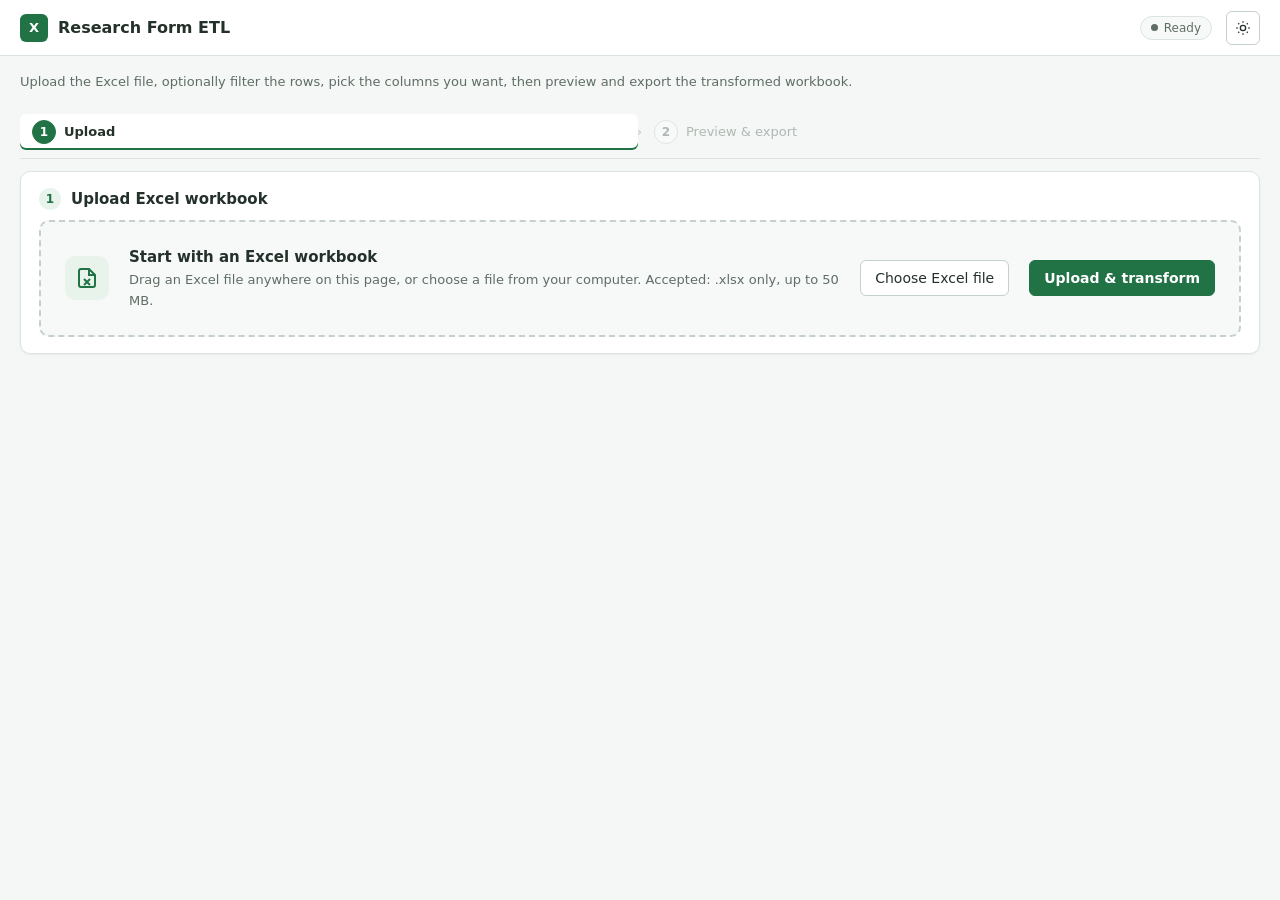
==== commit 6ae40b48: "removed duplicate" ====
--- a/wwwroot/index.html
+++ b/wwwroot/index.html
@@ -278,7 +278,6 @@
   .pvsummary { display:flex; gap:8px; align-items:center; flex-wrap:wrap; margin-bottom:8px; }
   #pvFilterSummary { flex:1; min-width:120px; overflow:hidden; white-space:nowrap; text-overflow:ellipsis; color:var(--color-text-muted); }
   #pvCounts { display:flex; flex-wrap:wrap; gap:8px 18px; font-variant-numeric:tabular-nums; margin-bottom:8px; }
-  .pvhome { padding:8px 0; color:var(--color-text-muted); }
   table.pv th .header-sort { border:0; background:transparent; padding:0; height:28px; font-weight:600; max-width:220px; overflow:hidden; text-overflow:ellipsis; }
   table.pv th .header-rename { margin-left:6px; width:24px; height:24px; padding:0; }
   @media (max-width:640px) { .appbar { height:auto; min-height:56px; flex-wrap:wrap; padding-block:8px; } .brand { white-space:normal; } .srow select:first-of-type { min-width:0; max-width:100%; } .frow { grid-template-columns:minmax(0,1fr); } .frow > * { max-width:100%; } .fhint { grid-column:1; } }
@@ -313,9 +312,6 @@
   <nav id="stepper" class="stepper" aria-label="Progress">
     <ol>
       <li data-target="uploadCard"><span>Upload</span></li>
-      <li data-target="sheetCard"><span>Worksheets</span></li>
-      <li data-target="filterCard"><span>Filter data</span></li>
-      <li data-target="pick"><span>Select columns</span></li>
       <li data-target="previewCard"><span>Preview &amp; export</span></li>
     </ol>
   </nav>
@@ -339,9 +335,20 @@
     <details id="notes" class="hidden"><summary>What was changed</summary><ul id="notesList"></ul><p style="margin:8px 0 0"><a id="changesLink" href="#" target="_blank" rel="noopener">See every changed record, original vs new →</a></p></details>
   </section>
 
-  <section id="sheetCard" class="card hidden">
-    <h2><span class="step">2</span>Output worksheets</h2>
-    <p class="help">Each tab is one worksheet in the exported workbook, with its own filters, columns and sorting. Pick a tab, then use the steps below.</p>
+  <section id="previewCard" class="card hidden">
+    <h2><span class="step">2</span>Preview &amp; export<span class="badge editing-badge"></span></h2>
+    <p class="help">The first rows of the active worksheet, exactly as they will be exported. Column headers show the output name; the original name appears underneath when renamed.</p>
+    <div class="pvactions" role="group" aria-label="Preview configuration">
+      <button type="button" data-pv-panel="filter" aria-expanded="false" aria-controls="pvPanel">⌕ Filter</button>
+      <button type="button" data-pv-panel="sort" aria-expanded="false" aria-controls="pvPanel">↕ Sort</button>
+      <button type="button" data-pv-panel="columns" aria-expanded="false" aria-controls="pvPanel">☷ Columns</button>
+      <button type="button" data-pv-panel="rename" aria-expanded="false" aria-controls="pvPanel">✎ Rename</button>
+      <button type="button" data-pv-panel="sheets" aria-expanded="false" aria-controls="pvPanel">▤ Sheets &amp; setups</button>
+      <button type="button" data-pv-panel="more" aria-expanded="false" aria-controls="pvPanel">⋯ More</button>
+    </div>
+    <div class="pvsummary"><span id="pvFilterSummary" title="No filters applied">No filters applied</span><button id="pvEditFilters" class="mini">Add filter</button><button id="pvClearFilters" class="mini">Clear</button></div>
+    <div id="pvCounts" role="status" aria-live="polite"></div>
+    <div id="pvControlStore" hidden>
     <div id="sheetControls">
     <div class="row setupbar">
       <strong style="font-size:13px">Saved setups</strong>
@@ -360,12 +367,8 @@
       <span class="opt" style="font-size:12px">Tip: double-click a tab to rename it; use ← → to move between tabs.</span>
     </div><div id="workflowStatus" class="status" role="status" aria-live="polite"></div>
     </div>
-  </section>
-
-  <section id="filterCard" class="card hidden">
     <div id="filterControls">
     <div class="row" style="justify-content:space-between;gap:12px;margin-bottom:10px">
-      <h2 style="margin:0"><span class="step">3</span>Filter data <span class="opt">&nbsp;(optional)</span><span class="badge editing-badge"></span></h2>
       <div class="row">
         <label class="tgl" id="saveFiltersLbl"><input type="checkbox" id="saveFilters"> Remember these filters</label>
         <input type="text" id="saveName" class="hidden" maxlength="100" placeholder="Filter name (required)" aria-label="Filter name" style="width:220px">
@@ -390,10 +393,6 @@
     <div id="filterSummary" class="fsum"></div>
     <div id="filterErr" class="status err"></div>
     </div>
-  </section>
-
-  <section id="pick" class="card hidden">
-    <h2><span class="step">4</span>Select columns<span class="badge editing-badge"></span></h2>
     <div id="columnControls">
     <div class="row">
       <input id="search" type="search" placeholder="Search columns…" aria-label="Search columns">
@@ -419,21 +418,7 @@
       <button id="addSort" class="soft">+ Add sort</button>
       <button id="clearSort">Clear sort</button>
     </div>
-  </section>
-
-  <section id="previewCard" class="card hidden">
-    <h2><span class="step">5</span>Preview &amp; export<span class="badge editing-badge"></span></h2>
-    <p class="help">The first rows of the active worksheet, exactly as they will be exported. Column headers show the output name; the original name appears underneath when renamed.</p>
-    <div class="pvactions" role="group" aria-label="Preview configuration">
-      <button type="button" data-pv-panel="filter" aria-expanded="false" aria-controls="pvPanel">⌕ Filter</button>
-      <button type="button" data-pv-panel="sort" aria-expanded="false" aria-controls="pvPanel">↕ Sort</button>
-      <button type="button" data-pv-panel="columns" aria-expanded="false" aria-controls="pvPanel">☷ Columns</button>
-      <button type="button" data-pv-panel="rename" aria-expanded="false" aria-controls="pvPanel">✎ Rename</button>
-      <button type="button" data-pv-panel="sheets" aria-expanded="false" aria-controls="pvPanel">▤ Sheets &amp; setups</button>
-      <button type="button" data-pv-panel="more" aria-expanded="false" aria-controls="pvPanel">⋯ More</button>
     </div>
-    <div class="pvsummary"><span id="pvFilterSummary" title="No filters applied">No filters applied</span><button id="pvEditFilters" class="mini">Add filter</button><button id="pvClearFilters" class="mini">Clear</button></div>
-    <div id="pvCounts" role="status" aria-live="polite"></div>
     <div id="pvPanel" class="pvpanel" hidden><div class="pvpanelhead"><h3 id="pvPanelTitle"></h3><button id="pvClosePanel" type="button" aria-label="Close Preview configuration">✕ Close</button></div><div id="pvPanelBody"></div></div>
     <div class="pvtool"><div id="pvStatus" class="status" role="status" aria-live="polite"></div></div>
     <div id="pvTable" class="pvwrap"></div>
@@ -542,9 +527,7 @@
     closePreviewPanel(false);
     $("savedContent").hidden = true; $("savedToggle").setAttribute("aria-expanded", "false");
     $("uploadBtn").disabled = true;
-    $("pick").classList.add("hidden");
     $("previewCard").classList.add("hidden");
-    $("filterCard").classList.add("hidden");
     $("notes").classList.add("hidden");
     setStatus($("status"), "Uploading and transforming…"); setPill("processing", "Uploading…");
 
@@ -574,7 +557,6 @@
       activeSheetIndex = 0;
       $("fileName").value = f.name.replace(/\.xlsx$/i, "") + "_Transformed";
       setupNameCustom = false; syncSetupName();
-      $("sheetCard").classList.remove("hidden");
       setStatus($("workflowStatus"), "");
       renderSheetTabs();
       matchCount = totalRows = data.rowCount;
@@ -593,8 +575,6 @@
       renderFilters();
       renderColumns();
       loadSaved();
-      $("filterCard").classList.remove("hidden");
-      $("pick").classList.remove("hidden");
       $("previewCard").classList.remove("hidden");
       pvKey = ""; pvPendingKey = ""; pvResult = null; ++pvNo; ++reqNo; countPending = false; schedulePreview(); updateStepper();
     } catch (e) {
@@ -1207,12 +1187,14 @@
     setStatus($("pvStatus"), `Showing the first ${Math.min(d.rows.length, PREVIEW_ROWS)} of ${fmt(d.total)} rows for sheet “${outputSheets[activeSheetIndex]?.name || ""}”.${sortTxt}`);
   }
 
-  // One live set of controls: move to Preview while open, restore on close.
+  // One live set of controls: park in the hidden Preview store when closed.
   const panelSources = { filter: ["filterControls"], sort: ["sortControls"], columns: ["columnControls", "orderControls"], rename: ["columnControls", "orderControls"], sheets: ["sheetControls"], more: ["notes"] };
   const panelTitles = { filter: "Filter data", sort: "Sort rows", columns: "Columns & order", rename: "Rename output columns", sheets: "Sheets & saved setups", more: "Review & workbook actions" };
   let previewPanel = null, movedControls = [], panelTrigger = null;
   function closePreviewPanel(focus = true) {
-    movedControls.forEach(({ node, home, message }) => { home.replaceWith(node); message.remove(); }); movedControls = [];
+    movedControls.forEach(({ node, home }) => {
+      if (home) home.replaceWith(node); else $("pvControlStore").append(node);
+    }); movedControls = [];
     $("pvPanelBody").replaceChildren(); $("pvPanel").hidden = true; previewPanel = null;
     document.querySelectorAll("[data-pv-panel]").forEach(b => b.setAttribute("aria-expanded", "false"));
     if (focus) panelTrigger?.focus();
@@ -1224,9 +1206,11 @@
     $("pvPanelTitle").textContent = panelTitles[name]; $("pvPanel").hidden = false;
     if (name === "rename") { $("renameToggle").checked = true; $("search").value = ""; renderColumns(); }
     for (const id of panelSources[name] || []) {
-      const node = $(id), home = document.createComment("Preview control home"), message = el("div", "pvhome");
-      const back = el("button", "mini", "Edit here"); back.onclick = () => { closePreviewPanel(false); node.scrollIntoView({ block: "start" }); node.querySelector("button,input,select")?.focus(); };
-      message.append(document.createTextNode("Currently open in Preview. "), back); node.before(home, message); $("pvPanelBody").append(node); movedControls.push({ node, home, message });
+      const node = $(id);
+      // Transformation notes keep their Upload home; configuration stays in Preview only.
+      const home = id === "notes" ? document.createComment("Transformation notes home") : null;
+      if (home) node.before(home);
+      $("pvPanelBody").append(node); movedControls.push({ node, home });
     }
     if (name === "more") {
       const upload = el("button", null, "Upload another workbook"); upload.onclick = () => { closePreviewPanel(false); $("uploadCard").scrollIntoView({ block: "start" }); $("file").focus(); };
@@ -1333,7 +1317,7 @@
       if (missingFilterName) {
         restoreSheet(outputSheets.findIndex(sh => sh.name === missingFilterName.sheetName));
         setStatus($("dlStatus"), `Enter a filter name for sheet “${missingFilterName.sheetName}” or uncheck Remember these filters.`, "err");
-        $("saveName").focus(); setPill("failed", "Export needs a filter name");
+        openPreviewPanel("filter"); $("saveName").focus(); setPill("failed", "Export needs a filter name");
         return;
       }
       const res = await fetch("/api/export-multiple", {
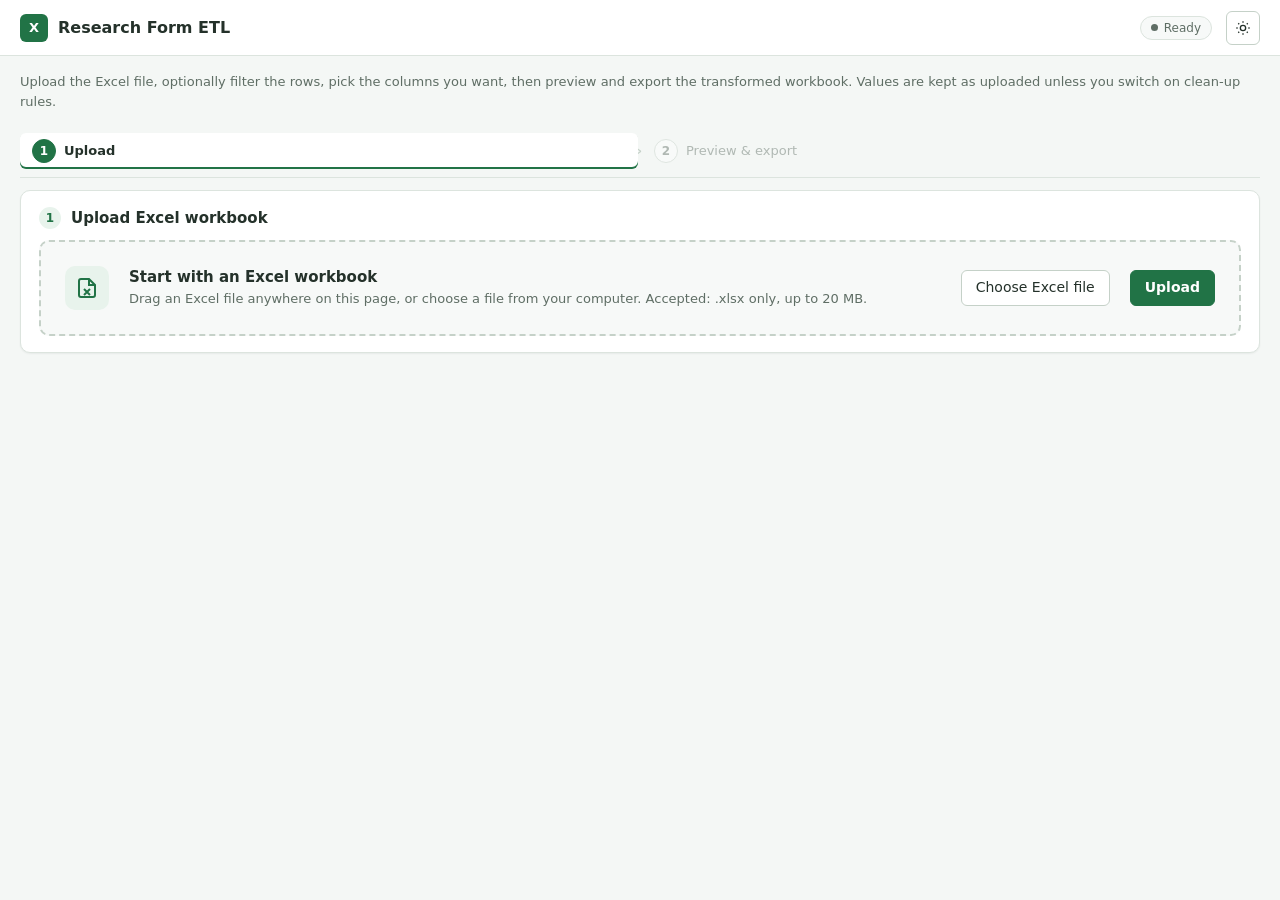
==== commit 9aabf4e2: "Make clean-up rules optional and fix review findings Uploads now keep every value as uploaded. The C" ====
--- a/wwwroot/index.html
+++ b/wwwroot/index.html
@@ -13,286 +13,7 @@
     document.documentElement.setAttribute("data-theme", t);
   })();
 </script>
-<style>
-  /* ================================================================ design tokens */
-  :root, [data-theme="light"] {
-    color-scheme: light;
-    --color-accent:#217346; --color-accent-hover:#185c38; --color-accent-soft:#e8f3ec; --color-on-accent:#ffffff;
-    --color-page:#f4f7f5; --color-surface:#ffffff; --color-surface-raised:#ffffff; --color-surface-muted:#f7f9f8;
-    --color-text:#24312a; --color-text-muted:#5f6e65; --color-border:#dce4de; --color-border-strong:#c5d1c8;
-    --color-success:#107c41; --color-success-soft:#e7f4eb; --color-warning:#a96808; --color-warning-soft:#fff4df;
-    --color-danger:#c43132; --color-danger-soft:#fceaea; --color-info:#2563a6; --color-info-soft:#eaf2fb;
-    --color-grid-line:#e5ebe7; --color-grid-header:#f1f5f2; --color-row-hover:#f3f8f5; --color-row-alt:#fbfcfb;
-    --shadow-panel:0 1px 2px rgb(20 40 28 / 6%); --shadow-float:0 8px 24px rgb(20 40 28 / 14%);
-    --focus-ring:0 0 0 3px rgb(33 115 70 / 22%);
-  }
-  [data-theme="dark"] {
-    color-scheme: dark;
-    --color-accent:#55a875; --color-accent-hover:#70bd8e; --color-accent-soft:#20392b; --color-on-accent:#0f1712;
-    --color-page:#151a17; --color-surface:#1d2420; --color-surface-raised:#242d27; --color-surface-muted:#202822;
-    --color-text:#e8eee9; --color-text-muted:#a3b0a7; --color-border:#354239; --color-border-strong:#46564b;
-    --color-success:#65c18a; --color-success-soft:#20392b; --color-warning:#e6b65c; --color-warning-soft:#40331d;
-    --color-danger:#ef7777; --color-danger-soft:#432526; --color-info:#80b7ed; --color-info-soft:#203448;
-    --color-grid-line:#354239; --color-grid-header:#28332c; --color-row-hover:#26302a; --color-row-alt:#1a201c;
-    --shadow-panel:0 1px 2px rgb(0 0 0 / 22%); --shadow-float:0 8px 24px rgb(0 0 0 / 40%);
-    --focus-ring:0 0 0 3px rgb(85 168 117 / 28%);
-  }
-  /* legacy names still used by a few rules */
-  :root { --bg:var(--color-page); --card:var(--color-surface); --text:var(--color-text); --muted:var(--color-text-muted);
-          --line:var(--color-border); --accent:var(--color-accent); --accent-d:var(--color-accent-hover);
-          --ok:var(--color-success); --err:var(--color-danger);
-          --radius:8px; --h-ctl:36px; --t:150ms; }
-
-  /* ================================================================ base */
-  * { box-sizing:border-box; }
-  html { scroll-padding-top:72px; }
-  body { margin:0; background:var(--color-page); color:var(--color-text);
-         font:14px/1.5 Inter,"Segoe UI",system-ui,-apple-system,BlinkMacSystemFont,sans-serif; }
-  a { color:var(--color-accent); }
-  a:hover { color:var(--color-accent-hover); }
-  :focus-visible { outline:none; box-shadow:var(--focus-ring); border-color:var(--color-accent) !important; }
-  @media (prefers-reduced-motion: reduce) { *, *::before, *::after { transition:none !important; animation:none !important; scroll-behavior:auto !important; } }
-  .sr-only { position:absolute; width:1px; height:1px; padding:0; margin:-1px; overflow:hidden; clip:rect(0 0 0 0); white-space:nowrap; border:0; }
-  .hidden { display:none !important; }
-  .opt { color:var(--color-text-muted); font-weight:400; }
-  .help { color:var(--color-text-muted); font-size:13px; margin:0 0 12px; }
-  .row { display:flex; gap:8px; flex-wrap:wrap; align-items:center; }
-  .count { color:var(--color-text-muted); font-size:13px; margin-left:auto; }
-  .empty { color:var(--color-text-muted); font-size:13px; margin:0 0 8px; }
-
-  /* ================================================================ controls */
-  input, select, button, textarea { font:inherit; color:var(--color-text); }
-  input[type=text], input[type=number], input[type=search], select {
-    height:var(--h-ctl); padding:0 10px; border:1px solid var(--color-border-strong); border-radius:6px;
-    background:var(--color-surface); min-width:0; transition:border-color var(--t); }
-  input[type=text]:hover, input[type=number]:hover, input[type=search]:hover, select:hover { border-color:var(--color-text-muted); }
-  select option { background:var(--color-surface); color:var(--color-text); }
-  input[type=checkbox] { accent-color:var(--color-accent); width:16px; height:16px; margin:0; }
-  button { height:var(--h-ctl); padding:0 14px; border-radius:6px; border:1px solid var(--color-border-strong);
-           background:var(--color-surface); cursor:pointer; white-space:nowrap; transition:background var(--t), border-color var(--t), color var(--t); }
-  button:hover:not(:disabled) { border-color:var(--color-accent); background:var(--color-surface-muted); }
-  button.primary { background:var(--color-accent); border-color:var(--color-accent); color:var(--color-on-accent); font-weight:600; }
-  button.primary:hover:not(:disabled) { background:var(--color-accent-hover); border-color:var(--color-accent-hover); }
-  button.soft { color:var(--color-accent); border-color:var(--color-accent); background:var(--color-accent-soft); font-weight:600; }
-  button.danger { color:var(--color-danger); }
-  button.danger:hover:not(:disabled) { border-color:var(--color-danger); background:var(--color-danger-soft); color:var(--color-danger); }
-  button.mini { height:28px; padding:0 10px; font-size:12px; }
-  button.x, button.icon { width:32px; padding:0; display:inline-grid; place-items:center; }
-  button:disabled { opacity:.5; cursor:not-allowed; }
-  .ico { width:16px; height:16px; flex:none; vertical-align:-3px; }
-  button .ico + span, button span + .ico { margin-left:6px; }
-
-  .status { margin-top:10px; color:var(--color-text-muted); font-size:13px; }
-  .status:empty { display:none; }
-  .status.ok { color:var(--color-success); }
-  .status.err { color:var(--color-danger); }
-  .status.ok::before { content:"✓ "; }
-  .status.err::before { content:"⚠ "; }
-
-  /* ================================================================ app shell */
-  .appbar { height:56px; display:flex; align-items:center; gap:14px; padding:0 20px; background:var(--color-surface);
-            border-bottom:1px solid var(--color-border); }
-  .brand { display:flex; align-items:center; gap:10px; font-weight:600; font-size:16px; white-space:nowrap; }
-  .logo { width:28px; height:28px; border-radius:6px; background:var(--color-accent); color:var(--color-on-accent);
-          display:grid; place-items:center; font-weight:700; font-size:13px; }
-  .appbar .ctx { display:flex; align-items:center; gap:8px; min-width:0; color:var(--color-text-muted); font-size:13px; }
-  .appbar .ctx b { color:var(--color-text); font-weight:500; overflow:hidden; text-overflow:ellipsis; white-space:nowrap; max-width:40vw; }
-  .appbar .spacer { flex:1; }
-  .pill { display:inline-flex; align-items:center; gap:6px; font-size:12px; font-weight:500; padding:2px 10px; border-radius:99px;
-          border:1px solid var(--color-border); color:var(--color-text-muted); background:var(--color-surface-muted); white-space:nowrap; }
-  .pill::before { content:""; width:7px; height:7px; border-radius:50%; background:currentColor; }
-  .pill.processing { color:var(--color-info); background:var(--color-info-soft); border-color:transparent; }
-  .pill.done { color:var(--color-success); background:var(--color-success-soft); border-color:transparent; }
-  .pill.warn { color:var(--color-warning); background:var(--color-warning-soft); border-color:transparent; }
-  .pill.failed { color:var(--color-danger); background:var(--color-danger-soft); border-color:transparent; }
-
-  main { padding:16px 20px 120px; max-width:1680px; margin:0 auto; }
-  h1 { font-size:20px; margin:0 0 2px; }
-  .sub { color:var(--color-text-muted); margin:0 0 14px; font-size:13px; }
-
-  .card { background:var(--color-surface); border:1px solid var(--color-border); border-radius:10px; padding:16px 18px; margin-bottom:12px; box-shadow:var(--shadow-panel); }
-  .card h2 { font-size:15px; font-weight:600; margin:0 0 10px; display:flex; align-items:center; flex-wrap:wrap; gap:4px; }
-  .step { display:inline-grid; place-items:center; width:22px; height:22px; border-radius:50%; background:var(--color-accent-soft);
-          color:var(--color-accent); font-size:12px; font-weight:700; margin-right:6px; }
-  .badge { font-size:12px; font-weight:500; color:var(--color-accent); background:var(--color-accent-soft); border-radius:99px; padding:1px 10px; margin-left:8px; white-space:nowrap; }
-  .badge:empty { display:none; }
-  details { margin-top:10px; color:var(--color-text-muted); font-size:13px; }
-  details summary { cursor:pointer; color:var(--color-text); font-weight:500; }
-  details ul { margin:6px 0 0; padding-left:18px; }
-  main > section { scroll-margin-top:72px; }
-
-  /* workflow navigation */
-  .stepper { position:sticky; top:0; z-index:20; background:var(--color-page); padding:8px 0; margin:0 0 12px;
-             border-bottom:1px solid var(--color-border); overflow-x:auto; scrollbar-width:thin; }
-  .stepper ol { list-style:none; display:flex; gap:4px; margin:0; padding:0; counter-reset:st; min-width:max-content; }
-  .stepper li { flex:1; display:flex; align-items:center; gap:8px; padding:6px 12px; border-radius:6px; cursor:pointer; color:var(--color-text-muted);
-                font-size:13px; white-space:nowrap; position:relative; transition:background var(--t); }
-  .stepper li:not(:last-child)::after { content:"›"; position:absolute; right:-4px; color:var(--color-border-strong); }
-  .stepper li:hover:not(.locked) { background:var(--color-surface); }
-  .stepper li::before { counter-increment:st; content:counter(st); flex:none; width:22px; height:22px; border-radius:50%; display:grid; place-items:center;
-                        border:1.5px solid var(--color-border-strong); font-weight:600; font-size:12px; background:var(--color-surface); }
-  .stepper li.done::before { content:"✓"; border-color:var(--color-success); background:var(--color-success-soft); color:var(--color-success); }
-  .stepper li.current { color:var(--color-text); font-weight:600; background:var(--color-surface); box-shadow:inset 0 -2px 0 var(--color-accent); }
-  .stepper li.current::before { background:var(--color-accent); border-color:var(--color-accent); color:var(--color-on-accent); content:counter(st); }
-  .stepper li.locked { opacity:.45; cursor:not-allowed; }
-
-  /* workbook summary strip */
-  .summary { display:flex; flex-wrap:wrap; gap:0; border:1px solid var(--color-border); border-radius:8px; background:var(--color-surface);
-             margin:0 0 12px; overflow:hidden; font-size:13px; }
-  .summary > div { padding:8px 14px; border-right:1px solid var(--color-border); min-width:0; }
-  .summary > div:last-child { border-right:0; }
-  .summary dt { color:var(--color-text-muted); font-size:11px; text-transform:uppercase; letter-spacing:.04em; }
-  .summary dd { margin:0; font-weight:600; overflow:hidden; text-overflow:ellipsis; white-space:nowrap; max-width:320px; }
-  .summary dl { margin:0; }
-
-  /* ================================================================ upload */
-  .dropzone { position:relative; border:2px dashed var(--color-border-strong); border-radius:10px; background:var(--color-surface-muted);
-              padding:24px; display:flex; align-items:center; gap:20px; flex-wrap:wrap; transition:border-color var(--t), background var(--t); }
-  .dropzone:focus-within { border-color:var(--color-accent); }
-  .dropping .dropzone, .dropzone.dropping { border-color:var(--color-accent); background:var(--color-accent-soft); }
-  .dz-icon { width:44px; height:44px; border-radius:10px; background:var(--color-accent-soft); color:var(--color-accent); display:grid; place-items:center; flex:none; }
-  .dz-icon svg { width:24px; height:24px; }
-  .dz-text { flex:1; min-width:220px; }
-  .dz-text b { display:block; font-size:15px; }
-  .dz-text span { color:var(--color-text-muted); font-size:13px; }
-  .filebtn { display:inline-flex; align-items:center; height:var(--h-ctl); padding:0 14px; border-radius:6px; border:1px solid var(--color-border-strong);
-             background:var(--color-surface); cursor:pointer; font-weight:500; white-space:nowrap; }
-  .filebtn:hover { border-color:var(--color-accent); }
-  #file:focus-visible + .filebtn { box-shadow:var(--focus-ring); border-color:var(--color-accent); }
-  .fileinfo { font-size:13px; margin-top:10px; color:var(--color-text); }
-  .fileinfo:empty { display:none; }
-  .fileinfo::before { content:"📄 "; }
-
-  /* ================================================================ sheet tabs (Excel-like) */
-  .tabs { display:flex; gap:2px; overflow-x:auto; border-bottom:1px solid var(--color-border); margin-top:4px; scrollbar-width:thin; }
-  .tab { height:34px; border:1px solid transparent; border-bottom:0; border-radius:6px 6px 0 0; padding:0 14px; margin-bottom:-1px; color:var(--color-text-muted); background:transparent; flex:none; }
-  .tab:hover:not(:disabled) { border-color:var(--color-border); color:var(--color-text); background:var(--color-surface-muted); }
-  .tab.active { background:var(--color-surface); border-color:var(--color-border); border-bottom:1px solid var(--color-surface); color:var(--color-accent);
-                font-weight:600; box-shadow:inset 0 -2px 0 var(--color-accent); }
-  .tab.add { color:var(--color-accent); }
-  .tab-actions { margin-top:10px; }
-  .sheetbar { display:flex; align-items:stretch; gap:2px; overflow-x:auto; border:1px solid var(--color-border); border-top:0;
-              background:var(--color-grid-header); border-radius:0 0 8px 8px; padding:0 6px; scrollbar-width:thin; }
-  .sheetbar:empty { display:none; }
-  .sheetbar .tab { border-radius:0 0 6px 6px; margin:0 0 4px; height:30px; border:1px solid transparent; border-top:0; font-size:13px; }
-  .sheetbar .tab.active { background:var(--color-surface); border-color:var(--color-border); box-shadow:inset 0 -2px 0 var(--color-accent); }
-  .setupbar { padding:10px 12px; border:1px solid var(--color-border); border-radius:8px; background:var(--color-surface-muted); margin-bottom:12px; }
-  .setupbar label { display:inline-flex; align-items:center; gap:6px; color:var(--color-text-muted); font-size:13px; }
-
-  /* ================================================================ filter builder */
-  .frow { display:grid; grid-template-columns:minmax(160px,1.4fr) 200px minmax(160px,1.2fr) 32px; gap:8px; align-items:center; margin-bottom:2px; }
-  .fhint { grid-column:1 / -1; color:var(--color-text-muted); font-size:12px; margin:0 0 8px 2px; }
-  .fhead { display:grid; grid-template-columns:minmax(160px,1.4fr) 200px minmax(160px,1.2fr) 32px; gap:8px; font-size:11px; color:var(--color-text-muted);
-           text-transform:uppercase; letter-spacing:.04em; margin:0 0 4px 2px; }
-  .gbox { border:1px solid var(--color-border); border-left:3px solid var(--color-accent); border-radius:8px; padding:10px 12px; background:var(--color-surface-muted); }
-  .gbox .gbox { margin:8px 0 8px 12px; border-left-color:var(--color-info); background:var(--color-surface); }
-  .ghead { display:flex; gap:8px; align-items:center; flex-wrap:wrap; margin-bottom:8px; }
-  .gconn { display:flex; align-items:center; justify-content:center; gap:8px; margin:8px 0; }
-  .gempty { color:var(--color-text-muted); font-size:12px; margin:0 0 6px 2px; }
-  .joiner { display:inline-block; font-size:11px; font-weight:700; letter-spacing:.06em; color:var(--color-accent); background:var(--color-accent-soft);
-            border-radius:4px; padding:1px 8px; margin:4px 0 8px 2px; }
-  .fsum { margin-top:10px; font-size:13px; color:var(--color-text-muted); background:var(--color-surface-muted); border:1px solid var(--color-border);
-          border-radius:6px; padding:6px 10px; overflow-wrap:anywhere; }
-  .fsum:empty { display:none; }
-  .fsum b { color:var(--color-text); font-weight:600; }
-  .tgl { display:flex; align-items:center; gap:6px; cursor:pointer; color:var(--color-text-muted); font-size:13px; }
-  .saved { display:flex; gap:10px; align-items:center; padding:8px 0; border-bottom:1px solid var(--color-border); }
-  .saved:last-child { border-bottom:0; }
-  .saved .meta { flex:1; min-width:0; overflow-wrap:anywhere; color:var(--color-text); }
-  .saved .meta small { display:block; color:var(--color-text-muted); }
-  #savedList { max-height:240px; overflow:auto; margin-top:6px; }
-  @media (max-width:720px) { .frow { grid-template-columns:1fr 1fr; } .fhead { display:none; } }
-
-  /* ================================================================ column manager */
-  #search { flex:1; min-width:200px; }
-  #cols { margin-top:12px; max-height:440px; overflow:auto; border:1px solid var(--color-border); border-radius:8px; }
-  .cgroup + .cgroup { border-top:1px solid var(--color-border); }
-  .chead { position:sticky; top:0; z-index:2; display:flex; gap:8px; align-items:center; padding:6px 12px; background:var(--color-grid-header); border-bottom:1px solid var(--color-border); }
-  .chead b { font-size:13px; }
-  .chead .opt { font-size:12px; margin-right:auto; }
-  .colhead, .col { display:grid; grid-template-columns:28px minmax(160px,1fr) minmax(160px,1fr) 90px; gap:10px; align-items:center; padding:0 12px; }
-  .colhead { height:30px; font-size:11px; text-transform:uppercase; letter-spacing:.04em; color:var(--color-text-muted); border-bottom:1px solid var(--color-grid-line); background:var(--color-surface-muted); }
-  .col { min-height:36px; border-bottom:1px solid var(--color-grid-line); cursor:pointer; }
-  .col:last-child { border-bottom:0; }
-  .col:hover { background:var(--color-row-hover); }
-  .col span.src { overflow-wrap:anywhere; }
-  .col.off span.src { color:var(--color-text-muted); }
-  .col.off .ctype::after { content:" · excluded"; }
-  .col .rn { width:100%; height:30px; }
-  .col .outname { color:var(--color-text-muted); font-size:13px; overflow:hidden; text-overflow:ellipsis; white-space:nowrap; }
-  .ctype { font-size:12px; color:var(--color-text-muted); white-space:nowrap; }
-  .tag { font-size:11px; font-style:normal; color:var(--color-accent); background:var(--color-accent-soft); border-radius:99px; padding:0 8px; margin-left:6px; }
-  @media (max-width:720px) { .colhead, .col { grid-template-columns:28px 1fr; } .colhead span:nth-child(n+3), .col .ctype { display:none; } .col .rn, .col .outname { grid-column:2; } }
-
-  .subsec { border-top:1px solid var(--color-border); margin-top:16px; padding-top:12px; }
-  .subsec h3 { margin:0 0 4px; font-size:14px; font-weight:600; }
-  .olist { list-style:none; margin:8px 0 0; padding:0; max-height:320px; overflow:auto; border:1px solid var(--color-border); border-radius:8px; counter-reset:oc; }
-  .olist li { display:flex; align-items:center; gap:8px; min-height:36px; padding:2px 10px; border-bottom:1px solid var(--color-grid-line); background:var(--color-surface); cursor:grab; font-size:13px; }
-  .olist li:last-child { border-bottom:0; }
-  .olist li::before { counter-increment:oc; content:counter(oc); width:22px; color:var(--color-text-muted); font-size:12px; text-align:right; }
-  .olist li .nm { margin-right:auto; overflow:hidden; text-overflow:ellipsis; white-space:nowrap; }
-  .olist li .grip { color:var(--color-text-muted); }
-  .olist li.dragging { opacity:.4; }
-  .olist li.over-top { box-shadow:inset 0 2px 0 var(--color-accent); }
-  .olist li.over-bottom { box-shadow:inset 0 -2px 0 var(--color-accent); }
-  .olist li.empty { cursor:default; }
-  .srow { display:flex; gap:8px; align-items:center; margin-bottom:6px; flex-wrap:wrap; }
-  .srow .lbl { width:60px; font-size:12px; color:var(--color-text-muted); }
-  .srow select:first-of-type { min-width:220px; }
-
-  /* ================================================================ spreadsheet preview */
-  #previewCard { padding-bottom:12px; }
-  .pvtool { display:flex; align-items:center; gap:10px; flex-wrap:wrap; margin-bottom:8px; }
-  .pvtool .status { margin:0; flex:1; }
-  .pvwrap { overflow:auto; max-height:min(60vh,560px); border:1px solid var(--color-border); border-radius:8px 8px 0 0; background:var(--color-surface); }
-  .pvwrap:empty { display:none; }
-  .pvwrap:empty + .sheetbar { border-top:1px solid var(--color-border); border-radius:8px; }
-  table.pv { border-collapse:separate; border-spacing:0; font-size:13px; width:max-content; min-width:100%; font-variant-numeric:tabular-nums; }
-  table.pv th, table.pv td { height:34px; padding:0 10px; border-right:1px solid var(--color-grid-line); border-bottom:1px solid var(--color-grid-line);
-                             text-align:left; white-space:nowrap; max-width:280px; overflow:hidden; text-overflow:ellipsis; }
-  table.pv th { position:sticky; top:0; z-index:1; background:var(--color-grid-header); font-weight:600; border-bottom-color:var(--color-border-strong); }
-  table.pv th .srt { color:var(--color-accent); margin-left:6px; font-size:11px; }
-  table.pv th small { display:block; font-weight:400; color:var(--color-text-muted); font-size:11px; line-height:1.1; margin-top:-2px; }
-  table.pv th.rn, table.pv td.rn { position:sticky; left:0; width:48px; min-width:48px; text-align:center; color:var(--color-text-muted);
-                                   background:var(--color-grid-header); font-weight:500; font-size:12px; border-right-color:var(--color-border-strong); }
-  table.pv th.rn { z-index:2; }
-  table.pv td.num { text-align:right; }
-  table.pv tbody tr:nth-child(even) td:not(.rn) { background:var(--color-row-alt); }
-  table.pv tbody tr:hover td:not(.rn) { background:var(--color-row-hover); }
-  table.pv tr:last-child td { border-bottom:0; }
-  .pvempty { border:1px dashed var(--color-border-strong); border-radius:8px; padding:28px; text-align:center; color:var(--color-text-muted); }
-
-  /* Shared Preview workspace */
-  #savedBox { border:1px solid var(--color-border); border-radius:6px; background:var(--color-surface-muted); }
-  #savedToggle { display:flex; align-items:center; gap:8px; width:100%; height:auto; min-height:36px; padding:8px 12px; text-align:left; border:0; background:transparent; }
-  #savedToggle .chevron { margin-left:auto; transition:transform var(--t); }
-  #savedToggle[aria-expanded="true"] .chevron { transform:rotate(90deg); }
-  #savedContent { padding:0 12px 10px; }
-  #savedSearch { max-width:100%; }
-  .pvactions { display:flex; gap:6px; flex-wrap:wrap; margin-bottom:10px; }
-  .pvactions button[aria-expanded="true"] { background:var(--color-accent-soft); border-color:var(--color-accent); color:var(--color-accent); }
-  .pvpanel { border-block:1px solid var(--color-border); padding:12px 0; margin-bottom:12px; }
-  .pvpanelhead { display:flex; align-items:center; justify-content:space-between; gap:10px; margin-bottom:10px; }
-  .pvpanelhead h3 { margin:0; font-size:14px; }
-  .pvpanel .subsec { margin-top:8px; }
-  .pvsummary { display:flex; gap:8px; align-items:center; flex-wrap:wrap; margin-bottom:8px; }
-  #pvFilterSummary { flex:1; min-width:120px; overflow:hidden; white-space:nowrap; text-overflow:ellipsis; color:var(--color-text-muted); }
-  #pvCounts { display:flex; flex-wrap:wrap; gap:8px 18px; font-variant-numeric:tabular-nums; margin-bottom:8px; }
-  table.pv th .header-sort { border:0; background:transparent; padding:0; height:28px; font-weight:600; max-width:220px; overflow:hidden; text-overflow:ellipsis; }
-  table.pv th .header-rename { margin-left:6px; width:24px; height:24px; padding:0; }
-  @media (max-width:640px) { .appbar { height:auto; min-height:56px; flex-wrap:wrap; padding-block:8px; } .brand { white-space:normal; } .srow select:first-of-type { min-width:0; max-width:100%; } .frow { grid-template-columns:minmax(0,1fr); } .frow > * { max-width:100%; } .fhint { grid-column:1; } }
-
-  /* ================================================================ sticky export bar */
-  .dl { position:fixed; left:0; right:0; bottom:0; z-index:30; display:flex; align-items:center; gap:10px; flex-wrap:wrap;
-        padding:10px 20px; background:var(--color-surface); border-top:1px solid var(--color-border); box-shadow:var(--shadow-float); }
-  .dl .grow { flex:1; min-width:0; }
-  .dl .status { margin:0; flex:1; min-width:180px; }
-  #downloadBtn { height:38px; padding:0 18px; }
-  @media (max-width:640px) { .dl #fileName { width:100% !important; flex:1; } }
-
-  .themebtn { width:34px; height:34px; padding:0; display:grid; place-items:center; }
-  .themebtn .moon { display:none; } [data-theme="dark"] .themebtn .sun { display:none; } [data-theme="dark"] .themebtn .moon { display:block; }
-</style>
+<link rel="stylesheet" href="app.css?v=2">
 </head>
 <body>
 <header class="appbar">
@@ -307,7 +28,7 @@
 </header>
 <main>
   <h1 class="sr-only">Research Form ETL</h1>
-  <p class="sub">Upload the Excel file, optionally filter the rows, pick the columns you want, then preview and export the transformed workbook.</p>
+  <p class="sub">Upload the Excel file, optionally filter the rows, pick the columns you want, then preview and export the transformed workbook. Values are kept as uploaded unless you switch on clean-up rules.</p>
 
   <nav id="stepper" class="stepper" aria-label="Progress">
     <ol>
@@ -324,15 +45,16 @@
       <div class="dz-icon" aria-hidden="true"><svg viewBox="0 0 24 24" fill="none" stroke="currentColor" stroke-width="2"><path d="M14 3H6a2 2 0 0 0-2 2v14a2 2 0 0 0 2 2h12a2 2 0 0 0 2-2V9z"/><path d="M14 3v6h6M9 13l6 6M15 13l-6 6"/></svg></div>
       <div class="dz-text">
         <b>Start with an Excel workbook</b>
-        <span>Drag an Excel file anywhere on this page, or choose a file from your computer. Accepted: .xlsx only, up to 50 MB.</span>
+        <span>Drag an Excel file anywhere on this page, or choose a file from your computer. Accepted: .xlsx only, up to 20 MB.</span>
       </div>
       <input id="file" type="file" accept=".xlsx" class="sr-only">
       <label for="file" class="filebtn">Choose Excel file</label>
-      <button id="uploadBtn" class="primary">Upload &amp; transform</button>
+      <button id="uploadBtn" class="primary">Upload</button>
     </div>
     <div id="fileInfo" class="fileinfo"></div>
     <div id="status" class="status" role="status" aria-live="polite"></div>
-    <details id="notes" class="hidden"><summary>What was changed</summary><ul id="notesList"></ul><p style="margin:8px 0 0"><a id="changesLink" href="#" target="_blank" rel="noopener">See every changed record, original vs new →</a></p></details>
+    <p id="cleanupHint" class="help hidden" style="margin:10px 0 0"><span id="cleanupState"></span> <a id="cleanupLink" href="#" target="_blank" rel="noopener">Optional clean-up rules →</a></p>
+    <details id="notes" class="hidden"><summary>Transformation notes</summary><ul id="notesList"></ul><p style="margin:8px 0 0"><a id="changesLink" href="#" target="_blank" rel="noopener">See every record the clean-up changed, original vs new →</a></p></details>
   </section>
 
   <section id="previewCard" class="card hidden">
@@ -344,6 +66,7 @@
       <button type="button" data-pv-panel="columns" aria-expanded="false" aria-controls="pvPanel">☷ Columns</button>
       <button type="button" data-pv-panel="rename" aria-expanded="false" aria-controls="pvPanel">✎ Rename</button>
       <button type="button" data-pv-panel="sheets" aria-expanded="false" aria-controls="pvPanel">▤ Sheets &amp; setups</button>
+      <button type="button" id="openCleanup" title="Opens the optional clean-up rules in a new tab">⚑ Clean-up rules ↗</button>
       <button type="button" data-pv-panel="more" aria-expanded="false" aria-controls="pvPanel">⋯ More</button>
     </div>
     <div class="pvsummary"><span id="pvFilterSummary" title="No filters applied">No filters applied</span><button id="pvEditFilters" class="mini">Add filter</button><button id="pvClearFilters" class="mini">Clear</button></div>
@@ -352,13 +75,13 @@
     <div id="sheetControls">
     <div class="row setupbar">
       <strong style="font-size:13px">Saved setups</strong>
-      <select id="workflowList" aria-label="Saved setups"><option value="">Select saved sheets…</option></select>
+      <select id="workflowList" aria-label="Saved setups"><option value="">Select a saved setup…</option></select>
       <button id="loadWorkflowBtn">Load</button>
       <button id="deleteWorkflowBtn" class="danger">Delete</button>
       <span style="flex:1"></span>
       <label for="setupName" title="Name for this setup in Saved setups. Defaults to the output file name — change it here or in the export bar.">Setup name</label>
       <input type="text" id="setupName" maxlength="100" placeholder="Same as output file name" style="width:200px">
-      <button id="saveWorkflowBtn" title="Remember the current sheets, filters and columns in this browser">Save current setup</button>
+      <button id="saveWorkflowBtn" title="Remember the current sheets, filters and columns on the server (available from every device)">Save current setup</button>
     </div>
     <div id="sheetTabs" class="tabs" role="tablist" aria-label="Output sheets"></div>
     <div class="row tab-actions">
@@ -430,959 +153,11 @@
   <label for="fileName" class="opt">Workbook file name</label>
   <input type="text" id="fileName" maxlength="100" placeholder="Research_Form_Transformed" style="width:260px">
   <span class="opt">.xlsx</span>
+  <label class="tgl" title="Also save the current sheets, filters and columns as a setup (named in Sheets &amp; setups)"><input type="checkbox" id="saveSetup"> Save setup</label>
   <span id="dlStatus" class="status grow" role="status" aria-live="polite"></span>
   <button id="downloadBtn" class="primary"><svg class="ico" viewBox="0 0 24 24" fill="none" stroke="currentColor" stroke-width="2" aria-hidden="true"><path d="M12 3v12M7 10l5 5 5-5M5 21h14"/></svg><span>Export workbook</span></button>
 </div>
 
-<script>
-(() => {
-  const $ = id => document.getElementById(id);
-  const CALCULATED = new Set(["Age", "Is Sample Twin", "Left Hand Ratio (2D:4D)", "Right Hand Ratio (2D:4D)"]);
-  const LOCKED = new Set(["Id"]);       // columns that are always exported (cannot be unselected)
-  const OPS = {
-    text:   [["contains", "Contains"], ["notContains", "Not Contains"], ["equals", "Equals"], ["notEquals", "Not Equals"]],
-    number: [["gt", "Greater than"], ["gte", "Greater than or equal"], ["lt", "Less than"], ["lte", "Less than or equal"], ["eq", "Equal"], ["notEquals", "Not Equals"]]
-  };
-
-  let sessionId = null;
-  let info = [];             // column metadata from the server: {name,type,distinctCount,values,min,max}
-  let byName = {};
-  let columns = [];          // final columns, in order
-  const selected = new Set();
-  let renames = {};          // original column name -> new header (export only)
-  let order = [];            // every column in the user's export order (only the selected ones are exported)
-  let sorts = [];            // sort levels, first = primary: {column, dir: "asc"|"desc"}
-  // filter tree: a group is {mode: "and"|"or", items: [...]}, a filter is {column, op, value}; groups nest freely
-  let root = { mode: "and", items: [] };
-  let dlSeq = 0;
-  let matchCount = null, totalRows = 0, filterError = "";
-  let savedFilters = [];     // filters remembered from earlier downloads (SQLite, server side)
-  let outputSheets = [];
-  let activeSheetIndex = 0;
-  let restoringSheet = false;
-  const PREVIEW_ROWS = 10;
-  const OP_TEXT = { contains: "contains", notContains: "does not contain", equals: "=", notEquals: "≠", eq: "=", gt: ">", gte: "≥", lt: "<", lte: "≤" };
-
-  const el = (tag, cls, text) => { const e = document.createElement(tag); if (cls) e.className = cls; if (text != null) e.textContent = text; return e; };
-  const setStatus = (node, msg, cls) => { node.textContent = msg; node.className = "status" + (cls ? " " + cls : ""); };
-  // the tree without empty filters / empty groups (what is sent to the server)
-  const activeItems = items => {
-    const out = [];
-    for (const n of items) {
-      if (n.items) { const sub = activeItems(n.items); if (sub.length) out.push({ mode: n.mode, items: sub }); }
-      else if (n.value !== "" && n.value != null) out.push({ column: n.column, op: n.op, value: n.value });
-    }
-    return out;
-  };
-  const activeFilters = () => activeItems(root.items);
-  const ensureLocked = () => LOCKED.forEach(c => { if (columns.includes(c)) selected.add(c); });
-  // a saved order may miss new columns or contain gone ones: keep the known ones, append the rest in file order
-  const normOrder = o => { const have = new Set(columns), seen = new Set(); const out = (o || []).filter(c => have.has(c) && !seen.has(c) && seen.add(c)); return out.concat(columns.filter(c => !seen.has(c))); };
-  const normSorts = list => {
-    const seen = new Set();
-    return (Array.isArray(list) ? list : []).filter(x => x && columns.includes(x.column) && !seen.has(x.column) && seen.add(x.column))
-      .map(x => ({ column: x.column, dir: x.dir === "desc" ? "desc" : "asc" }));
-  };
-  // The full order remembers excluded columns too; columns newly added to the source are included by default.
-  const restoreSelection = (saved, savedOrder) => {
-    selected.clear();
-    (Array.isArray(saved) ? saved : columns).forEach(c => { if (columns.includes(c)) selected.add(c); });
-    if (Array.isArray(savedOrder)) {
-      const known = new Set([...savedOrder, ...(Array.isArray(saved) ? saved : [])]);
-      columns.forEach(c => { if (!known.has(c)) selected.add(c); });
-    }
-    ensureLocked();
-  };
-  const chosenCols = () => order.filter(c => selected.has(c) || LOCKED.has(c));
-  const fmt = n => Number(n).toLocaleString();
-  let srcFile = "", srcSheet = "";
-  // header status pill: Ready / Processing / Completed / Completed with warnings / Failed
-  const PILL = { ready: ["", "Ready"], processing: ["processing", "Processing…"], done: ["done", "Completed"], warn: ["warn", "Completed with warnings"], failed: ["failed", "Failed"] };
-  function setPill(kind, text) { const [cls, label] = PILL[kind]; const p = $("hdrStatus"); p.className = "pill" + (cls ? " " + cls : ""); p.textContent = text || label; }
-  function updateSummary() {
-    const box = $("summary");
-    if (!sessionId) { box.classList.add("hidden"); return; }
-    const items = [["File", srcFile], ["Source sheet", srcSheet], ["Rows", fmt(totalRows)], ["Columns", fmt(columns.length)],
-      ["Output sheets", fmt(outputSheets.length)], ["Editing", outputSheets[activeSheetIndex]?.name || ""],
-      ["Rows matching", matchCount == null ? "—" : fmt(matchCount)], ["Columns selected", fmt(chosenCols().length)]];
-    box.replaceChildren(...items.filter(([, v]) => v !== "" && v != null).map(([k, v]) => {
-      const d = el("div"), dl = el("dl"); const dd = el("dd", null, v); dd.title = v;
-      dl.append(el("dt", null, k), dd); d.append(dl); return d;
-    }));
-    box.classList.remove("hidden");
-  }
-  const MAX_UPLOAD = 50 * 1024 * 1024;                       // same limit as the server
-  const readJson = async res => { try { return await res.json(); } catch { return {}; } };   // error pages (e.g. 413) are not JSON
-  const safeName = v => { if (!v) return "transformed.xlsx"; try { return decodeURIComponent(v); } catch { return v; } };   // "50%.xlsx" must not throw
-
-  // ------------------------------------------------------------------ upload
-  $("uploadBtn").onclick = async () => {
-    const f = $("file").files[0];
-    if (!f) return setStatus($("status"), "Choose an .xlsx file first.", "err");
-    if (!/\.xlsx$/i.test(f.name)) return setStatus($("status"), "Only .xlsx files are supported.", "err");
-    if (f.size > MAX_UPLOAD) return setStatus($("status"), `That file is ${(f.size / 1048576).toFixed(1)} MB; the limit is 50 MB.`, "err");
-    if (sessionId && (outputSheets.length > 1 || activeFilters().length > 0) &&
-        !confirm("Uploading a new file resets your current sheets and filters. Continue?")) return;
-
-    closePreviewPanel(false);
-    $("savedContent").hidden = true; $("savedToggle").setAttribute("aria-expanded", "false");
-    $("uploadBtn").disabled = true;
-    $("previewCard").classList.add("hidden");
-    $("notes").classList.add("hidden");
-    setStatus($("status"), "Uploading and transforming…"); setPill("processing", "Uploading…");
-
-    try {
-      const fd = new FormData();
-      fd.append("file", f);
-      let res;
-      try { res = await fetch("/api/upload", { method: "POST", body: fd }); }
-      catch { throw new Error("Could not reach the server. Check the connection and try again."); }
-      const data = await readJson(res);
-      if (!res.ok) throw new Error(data.error || (res.status === 413 ? "The file is too large (limit 50 MB)." : `Upload failed (HTTP ${res.status}).`));
-
-      sessionId = data.id;
-      srcFile = f.name; srcSheet = data.sheet || "";
-      $("hdrFile").textContent = f.name; $("hdrFile").title = f.name; $("hdrCtx").classList.remove("hidden");
-      info = data.columnInfo;
-      byName = Object.fromEntries(info.map(c => [c.name, c]));
-      columns = data.columns;
-      order = [...columns]; sorts = [];
-      selected.clear();
-      renames = {};
-      $("renameToggle").checked = false;
-      $("saveFilters").checked = false; $("saveName").value = "";
-      columns.forEach(c => selected.add(c));          // everything selected by default
-      root = { mode: "and", items: [] };
-      outputSheets = [{ name: "Transformed Data", state: null }];
-      activeSheetIndex = 0;
-      $("fileName").value = f.name.replace(/\.xlsx$/i, "") + "_Transformed";
-      setupNameCustom = false; syncSetupName();
-      setStatus($("workflowStatus"), "");
-      renderSheetTabs();
-      matchCount = totalRows = data.rowCount;
-      filterError = "";
-
-      setStatus($("status"),
-        `Done: ${fmt(data.rowCount)} rows, ${columns.length} columns (sheet “${data.sheet}”).`, "ok");
-      setPill("ready", "Workbook loaded");
-
-      $("notesList").replaceChildren(...data.notes.map(n => el("li", null, n)));
-      $("notes").classList.toggle("hidden", data.notes.length === 0);
-      $("changesLink").href = "changes.html?id=" + encodeURIComponent(data.id) + "&file=" + encodeURIComponent(f.name);
-
-      $("search").value = "";
-      setStatus($("savedMsg"), "");
-      renderFilters();
-      renderColumns();
-      loadSaved();
-      $("previewCard").classList.remove("hidden");
-      pvKey = ""; pvPendingKey = ""; pvResult = null; ++pvNo; ++reqNo; countPending = false; schedulePreview(); updateStepper();
-    } catch (e) {
-      setStatus($("status"), e.message + " Check the file and try again.", "err"); setPill("failed", "Upload failed");
-    } finally {
-      $("uploadBtn").disabled = false;
-    }
-  };
-
-  function captureSheet() {
-    if (!outputSheets.length || activeSheetIndex < 0 || restoringSheet) return;
-    outputSheets[activeSheetIndex].state = {
-      root: JSON.parse(JSON.stringify(root)), selected: [...selected], renames: { ...renames },
-      order: [...order], sorts: sorts.map(x => ({ ...x })),
-      renameEnabled: $("renameToggle").checked,
-      saveFilters: $("saveFilters").checked, saveName: $("saveName").value
-    };
-  }
-  function restoreSheet(index) {
-    captureSheet();
-    activeSheetIndex = index;
-    const sh = outputSheets[index];
-    restoringSheet = true;
-    const st = sh.state;
-    root = st ? cleanRoot(st.root, []) : { mode: "and", items: [] };   // never restore filters on columns this file does not have
-    restoreSelection(st?.selected, st?.order);
-    renames = st ? { ...st.renames } : {};
-    order = normOrder(st?.order); sorts = normSorts(st?.sorts);
-    $("renameToggle").checked = st?.renameEnabled || false;
-    $("saveFilters").checked = st?.saveFilters || false;
-    $("saveName").value = st?.saveName || "";
-    $("search").value = "";
-    restoringSheet = false;
-    renderSheetTabs(); renderFilters(); renderColumns(); scheduleCount();
-  }
-  // saved filters may refer to columns that are missing from the current file: drop those instead of crashing the page
-  function cleanRoot(r, skipped) {
-    const src = r || { mode: "and", items: [] };
-    return { mode: src.mode === "or" ? "or" : "and", items: importItems(src.items || [], skipped) };
-  }
-  function updateBadges() {
-    const name = outputSheets[activeSheetIndex]?.name;
-    document.querySelectorAll(".editing-badge").forEach(b => { b.textContent = name ? `Editing sheet: ${name}` : ""; b.classList.toggle("hidden", !name); });
-  }
-  function renderSheetTabs() {
-    updateBadges();
-    for (const id of ["sheetTabs", "pvTabs"]) {
-      const box = $(id); box.replaceChildren();
-      outputSheets.forEach((sh, i) => {
-        const t = el("button", "tab" + (i === activeSheetIndex ? " active" : ""), sh.name);
-        t.type = "button";
-        t.setAttribute("role", "tab"); t.setAttribute("aria-selected", i === activeSheetIndex);
-        t.tabIndex = i === activeSheetIndex ? 0 : -1;
-        t.title = "Double-click to rename";
-        t.onclick = () => { if (i !== activeSheetIndex) restoreSheet(i); };
-        t.ondblclick = renameActiveSheet;
-        t.onkeydown = e => {          // ← → between tabs, F2 renames (keyboard path for double-click)
-          if (e.key === "F2") { e.preventDefault(); return renameActiveSheet(); }
-          const d = e.key === "ArrowRight" ? 1 : e.key === "ArrowLeft" ? -1 : 0; if (!d) return;
-          e.preventDefault(); const j = (i + d + outputSheets.length) % outputSheets.length;
-          if (j !== activeSheetIndex) restoreSheet(j);
-          $(id).querySelectorAll(".tab")[j]?.focus();
-        };
-        box.append(t);
-      });
-      const add = el("button", "tab add", "+ Add sheet"); add.type = "button"; add.onclick = addSheet; box.append(add);
-    }
-    $("removeSheetBtn").disabled = outputSheets.length < 2;
-  }
-  function renameActiveSheet() {
-    const i = activeSheetIndex, sh = outputSheets[i]; if (!sh) return;
-    const n = prompt("Output sheet name (max 31 characters):", sh.name);
-    if (n == null) return;
-    const cleaned = n.trim();
-    if (!cleaned || cleaned.length > 31 || /[\\/?*\[\]:]/.test(cleaned)) return alert("Enter a valid Excel sheet name (1–31 characters; no \\ / ? * [ ] : characters).");
-    if (outputSheets.some((other, j) => j !== i && other.name.toLowerCase() === cleaned.toLowerCase())) return alert("Sheet names must be unique.");
-    sh.name = cleaned; renderSheetTabs(); schedulePreview();
-  }
-  $("renameSheetBtn").onclick = renameActiveSheet;
-  $("removeSheetBtn").onclick = () => {
-    if (outputSheets.length < 2) return;
-    const i = activeSheetIndex;
-    if (!confirm(`Remove sheet “${outputSheets[i].name}”?`)) return;
-    outputSheets.splice(i, 1);
-    activeSheetIndex = -1; restoreSheet(Math.min(i, outputSheets.length - 1));
-  };
-  function addSheet() {
-    captureSheet();
-    let n = `Sheet ${outputSheets.length + 1}`, suffix = 2;
-    while (outputSheets.some(sh => sh.name.toLowerCase() === n.toLowerCase())) n = `Sheet ${outputSheets.length + 1} (${suffix++})`;
-    outputSheets.push({ name: n, state: null });
-    restoreSheet(outputSheets.length - 1);
-  }
-  const WORKFLOW_KEY = "etl-multi-sheet-workflows-v1";
-  let setupNameCustom = false;
-  function syncSetupName() {
-    if (setupNameCustom) return;
-    $("setupName").value = $("fileName").value.trim().replace(/\.xlsx$/i, "").trim();
-  }
-  $("fileName").addEventListener("input", syncSetupName);
-  $("setupName").addEventListener("input", () => { setupNameCustom = true; });
-  function readWorkflows() { try { return JSON.parse(localStorage.getItem(WORKFLOW_KEY) || "[]"); } catch { return []; } }
-  function refreshWorkflowList() {
-    const sel = $("workflowList"), prior = sel.value;
-    sel.replaceChildren(new Option("Select saved sheets…", ""));
-    readWorkflows().forEach(w => sel.append(new Option(w.name, w.name)));
-    if (readWorkflows().some(w => w.name === prior)) sel.value = prior;
-  }
-  function saveCurrentWorkflow() {
-    captureSheet();
-    const fileBase = $("fileName").value.trim().replace(/\.xlsx$/i, "").trim();
-    const name = $("setupName").value.trim() || fileBase || "Transformed Data";
-    const saved = readWorkflows();
-    const workflow = { name, fileName: $("fileName").value, sheets: outputSheets.map(x => ({ name: x.name, state: x.state })) };
-    const i = saved.findIndex(x => x.name.toLowerCase() === name.toLowerCase());
-    if (i >= 0) saved[i] = workflow; else saved.push(workflow);
-    try { localStorage.setItem(WORKFLOW_KEY, JSON.stringify(saved)); }
-    catch { setStatus($("workflowStatus"), "Could not save the setup in this browser. Your settings are still here; free browser storage or allow storage, then retry Save current setup.", "err"); return null; }
-    refreshWorkflowList(); $("workflowList").value = name;
-    $("setupName").value = name;
-    return name;
-  }
-  $("loadWorkflowBtn").onclick = () => {
-    const name = $("workflowList").value;
-    if (!name) return setStatus($("workflowStatus"), "Choose a saved setup from the list first.", "err");
-    const workflow = readWorkflows().find(x => x.name === name); if (!workflow) return;
-    if (workflow.fileName) $("fileName").value = workflow.fileName;
-    setupNameCustom = false; syncSetupName();
-    const skipped = [];
-    outputSheets = (workflow.sheets || []).map(x => ({ name: x.name, state: x.state ? { ...x.state, root: cleanRoot(x.state.root, skipped) } : null }));
-    if (!outputSheets.length) outputSheets = [{ name: "Transformed Data", state: null }];
-    activeSheetIndex = -1; restoreSheet(0);
-    const gone = [...new Set(skipped)];
-    setStatus($("workflowStatus"), gone.length
-      ? `Loaded “${name}”, but skipped filters on columns that are missing or no longer fit in this file: ${gone.join(", ")}.`
-      : `Loaded saved sheets “${name}”. Filters and columns have been restored.`, gone.length ? "err" : "ok");
-  };
-  $("saveWorkflowBtn").onclick = () => {
-    const name = saveCurrentWorkflow();
-    if (!name) return;
-    setStatus($("workflowStatus"), `Saved the current sheets as “${name}” (stored in this browser).`, "ok");
-  };
-  $("deleteWorkflowBtn").onclick = () => {
-    const name = $("workflowList").value;
-    if (!name) return setStatus($("workflowStatus"), "Choose a saved setup to delete.", "err");
-    if (!confirm(`Delete the saved sheet setup "${name}"?`)) return;
-    try { localStorage.setItem(WORKFLOW_KEY, JSON.stringify(readWorkflows().filter(x => x.name !== name))); } catch { }
-    refreshWorkflowList();
-    setStatus($("workflowStatus"), `Deleted “${name}”.`, "ok");
-  };
-  refreshWorkflowList();
-
-  // ------------------------------------------------------------------ filters
-  const newFilter = () => { const first = info[0]; return { column: first.name, op: OPS[first.type][0][0], value: "" }; };
-  $("addFilter").onclick = () => { root.items.push(newFilter()); renderFilters(); };
-  $("addGroup").onclick = () => { root.items.push({ mode: "and", items: [newFilter()] }); renderFilters(); };
-  $("clearFilters").onclick = () => { root.items = []; renderFilters(); scheduleCount(); };
-
-  function makeSelect(options, current) {
-    const s = document.createElement("select");
-    options.forEach(([value, label]) => {
-      const o = document.createElement("option");
-      o.value = value; o.textContent = label;
-      if (value === current) o.selected = true;
-      s.append(o);
-    });
-    return s;
-  }
-
-  // Layout: [Group 1]  -- AND/OR --  [Group 2]  -- AND/OR --  ...   (root.mode joins the groups)
-  // and inside every group its own AND/OR joins that group's filters.
-  function renderFilters() {
-    const box = $("filters");
-    box.replaceChildren();
-    const n = root.items.length;
-    $("noFilters").classList.toggle("hidden", n > 0);
-    $("addGroup").classList.toggle("hidden", n === 0);      // groups only once there is something to group
-    if (n > 1) {
-      const head = el("div", "ghead");
-      head.append(el("span", "opt", "Keep rows that"));
-      const sel = makeSelect([["and", "Match ALL conditions (AND)"], ["or", "Match ANY condition (OR)"]], root.mode);
-      sel.setAttribute("aria-label", "How the top-level conditions combine");
-      sel.onchange = () => { root.mode = sel.value; renderFilters(); scheduleCount(); };
-      head.append(sel);
-      box.append(head);
-    }
-    if (root.items.some(it => !it.items)) {
-      const fh = el("div", "fhead"); ["Column", "Operator", "Value", ""].forEach(t => fh.append(el("span", null, t))); box.append(fh);
-    }
-    let g = 0;
-    root.items.forEach((it, i) => {
-      if (i > 0) box.append(el("div", "joiner", root.mode === "or" ? "OR" : "AND"));
-      box.append(it.items ? renderGroup(it, root, "Group " + (++g)) : renderFilter(it, root));
-    });
-    refresh();
-  }
-
-  // one group: its own AND/OR for the filters inside it
-  function renderGroup(g, parent, title) {
-    const box = el("div", "gbox");
-    const head = el("div", "ghead");
-    head.append(el("b", null, title));
-    const sel = makeSelect([["and", "Match ALL conditions (AND)"], ["or", "Match ANY condition (OR)"]], g.mode);
-    sel.setAttribute("aria-label", title + ": how its conditions combine");
-    sel.onchange = () => { g.mode = sel.value; scheduleCount(); refresh(); };
-    const addF = el("button", "mini", "+ Add condition");
-    addF.onclick = () => { g.items.push(newFilter()); renderFilters(); };
-    const rm = el("button", "x", "✕");
-    rm.title = "Remove group"; rm.setAttribute("aria-label", "Remove " + title.toLowerCase());
-    rm.onclick = () => { parent.items.splice(parent.items.indexOf(g), 1); renderFilters(); scheduleCount(); };
-    const addG = el("button", "mini", "+ Add sub-group");
-    addG.onclick = () => { g.items.push({ mode: "and", items: [newFilter()] }); renderFilters(); };
-    head.append(sel, addF, addG, rm);
-    box.append(head);
-    if (g.items.length === 0) box.append(el("p", "gempty", "Empty group: add a condition."));
-    g.items.forEach((n, i) => box.append(n.items ? renderGroup(n, g, "Sub-group") : renderFilter(n, g)));
-    return box;
-  }
-
-  function renderFilter(f, parent) {
-    const ci = byName[f.column];
-    const row = el("div", "frow");
-
-    // column
-    const colSel = makeSelect(info.map(c => [c.name, c.type === "number" ? `${c.name}  (number)` : c.name]), f.column);
-    colSel.onchange = () => {
-      f.column = colSel.value;
-      f.op = OPS[byName[f.column].type][0][0];
-      f.value = "";
-      renderFilters(); scheduleCount();
-    };
-
-    // operator
-    const opSel = makeSelect(OPS[ci.type], f.op);
-    opSel.onchange = () => { f.op = opSel.value; f.value = ""; renderFilters(); scheduleCount(); };
-
-    // value
-    let valueCtl;
-    if (ci.type === "text" && (f.op === "equals" || f.op === "notEquals") && ci.values) {
-      valueCtl = makeSelect([["", "— choose a value —"], ...ci.values.map(v => [v.value, `${v.value}  (${fmt(v.count)})`])], f.value);
-      valueCtl.onchange = () => { f.value = valueCtl.value; scheduleCount(); };
-    } else {
-      valueCtl = document.createElement("input");
-      valueCtl.type = ci.type === "number" ? "number" : "text";
-      if (ci.type === "number") valueCtl.step = "any";
-      valueCtl.placeholder = ci.type === "number" ? "number" : "text";
-      valueCtl.value = f.value;
-      if (ci.values) {                                  // suggestions from the distinct values
-        const dl = document.createElement("datalist");
-        dl.id = "dl-" + (dlSeq++);
-        ci.values.forEach(v => { const o = document.createElement("option"); o.value = v.value; dl.append(o); });
-        valueCtl.setAttribute("list", dl.id);
-        row.append(dl);
-      }
-      valueCtl.oninput = () => { f.value = valueCtl.value.trim(); scheduleCount(); };
-    }
-
-    // remove
-    const rm = el("button", "x", "✕");
-    rm.title = "Remove condition"; rm.setAttribute("aria-label", "Remove condition on " + f.column);
-    colSel.setAttribute("aria-label", "Column"); opSel.setAttribute("aria-label", "Operator"); valueCtl.setAttribute("aria-label", "Value for " + f.column);
-    rm.onclick = () => { parent.items.splice(parent.items.indexOf(f), 1); renderFilters(); scheduleCount(); };
-
-    // hint under the row: distinct values / range
-    let hint;
-    if (ci.type === "number")
-      hint = `${fmt(ci.distinctCount)} distinct values, range ${ci.min} to ${ci.max}`;
-    else
-      hint = ci.values ? `${fmt(ci.distinctCount)} distinct values` : `${fmt(ci.distinctCount)} distinct values (too many to list)`;
-
-    row.append(colSel, opSel, valueCtl, rm, el("div", "fhint", hint));
-    return row;
-  }
-
-  // ------------------------------------------------------------------ saved filters
-  async function loadSaved() {
-    try {
-      const res = await fetch("/api/saved-filters");
-      if (!res.ok) throw new Error();
-      savedFilters = await res.json();
-    } catch { savedFilters = []; setStatus($("savedMsg"), "Saved filters could not be loaded. Try uploading again or retrying after a download.", "err"); }
-    renderSaved();
-  }
-
-  // readable one-liner for a saved filter tree, e.g.  Age ≥ 18 AND (Gender = Male OR Gender = Other)
-  const summarize = (items, mode) => items
-    .map(n => n.items ? "(" + summarize(n.items, n.mode) + ")" : `${n.column} ${OP_TEXT[n.op] || n.op} ${n.value}`)
-    .join(mode === "or" ? "  OR  " : "  AND  ");
-
-  // rebuild a saved tree for the current file, dropping filters whose column is missing / no longer fits
-  function importItems(items, skipped) {
-    const out = [];
-    for (const n of items) {
-      if (n.items) {
-        const sub = importItems(n.items, skipped);
-        if (sub.length) out.push({ mode: n.mode === "or" ? "or" : "and", items: sub });
-      } else {
-        const ci = byName[n.column];
-        if (ci && OPS[ci.type].some(o => o[0] === n.op)) out.push({ column: n.column, op: n.op, value: n.value });
-        else skipped.push(n.column);
-      }
-    }
-    return out;
-  }
-
-  // groups at the top, joined by `mode`; loose filters (older saved entries) are wrapped into one group
-  function toRoot(items, mode) {
-    mode = mode === "or" ? "or" : "and";
-    const loose = items.filter(n => !n.items), groups = items.filter(n => n.items);
-    return { mode, items: [...(loose.length ? [{ mode, items: loose }] : []), ...groups] };
-  }
-
-  function renderSaved() {
-    $("savedCount").textContent = savedFilters.length;
-    $("savedBox").classList.remove("hidden");
-    $("savedSearch").classList.toggle("hidden", savedFilters.length < 6);
-    const sq = $("savedSearch").value.trim().toLowerCase();
-    const shownSaved = sq ? savedFilters.filter(sf => [sf.name, sf.fileName, summarize(sf.filters, sf.mode)].some(x => String(x || "").toLowerCase().includes(sq))) : savedFilters;
-    $("savedList").replaceChildren(...shownSaved.map(sf => {
-      const row = el("div", "saved");
-      const meta = el("div", "meta");
-      meta.append(
-        el("b", null, sf.name),
-        el("small", null, "Used for: " + sf.fileName),
-        ...(sf.columns ? [el("small", null,
-          `Columns: ${sf.columns.length} selected` + (Object.keys(sf.renames || {}).length ? `, ${Object.keys(sf.renames).length} renamed` : ""))] : []),
-        el("small", null, summarize(sf.filters, sf.mode)),
-        el("small", null, "Saved " + new Date(sf.savedAt).toLocaleString()));
-      const use = el("button", null, "Apply");
-      use.onclick = () => applySaved(sf);
-      const del = el("button", "x danger", "✕");
-      del.title = "Delete saved filters"; del.setAttribute("aria-label", `Delete saved filter ${sf.name}`);
-      del.onclick = async () => {
-        if (!confirm(`Delete the saved filter "${sf.name}"?`)) return;
-        try {
-          const r = await fetch("/api/saved-filters/" + sf.id, { method: "DELETE" });
-          if (!r.ok && r.status !== 404) throw new Error();
-        } catch { return setStatus($("savedMsg"), "Could not delete the saved filter. Please try again.", "err"); }
-        loadSaved();
-      };
-      row.append(meta, use, del);
-      return row;
-    }));
-    if (!shownSaved.length) $("savedList").append(el("p", "empty", savedFilters.length ? "No saved filters match your search." : "No saved filters yet."));
-  }
-
-  function applySaved(sf) {
-    const skipped = [];
-    const items = importItems(sf.filters, skipped);
-    if (items.length === 0) return setStatus($("savedMsg"), "None of these filters fit the columns of this file.", "err");
-
-    root = toRoot(items, sf.mode);
-    // saved entries remember a sheet / file label, not the workbook name: only fill the name in when it is empty
-    if (!$("fileName").value.trim()) $("fileName").value = sf.fileName.replace(/\.xlsx$/i, "");
-    syncSetupName();
-    $("saveFilters").checked = true;
-    $("saveName").value = sf.name;
-
-    // selected + renamed columns (entries saved before this was stored have none: leave the current choice alone)
-    const colsMissing = [];
-    if (sf.columns && sf.columns.length) {
-      const have = new Set(columns);
-      const keep = sf.columns.filter(c => have.has(c));
-      colsMissing.push(...sf.columns.filter(c => !have.has(c)));
-      if (keep.length) {
-        restoreSelection(keep, sf.columnOrder);
-        order = normOrder(sf.columnOrder || keep);              // saved columns come in their saved order
-        renames = {};
-        Object.entries(sf.renames || {}).forEach(([c, n]) => { if (selected.has(c) && n) renames[c] = n; });
-        $("renameToggle").checked = Object.keys(renames).length > 0;
-        renderColumns();
-      } else colsMissing.push("(none of the saved columns exist in this file, kept the current selection)");
-    }
-
-    sorts = normSorts(sf.sorts); // legacy entries have no sorts: use normal unsorted behavior
-    renderSorts(); renderFilters(); scheduleCount();
-    const warn = [];
-    if (skipped.length) warn.push(`skipped filters on missing/incompatible columns: ${[...new Set(skipped)].join(", ")}`);
-    if (colsMissing.length) warn.push(`columns not found: ${colsMissing.join(", ")}`);
-    setStatus($("savedMsg"),
-      warn.length ? `Applied, but ${warn.join("; ")}` : `Applied the saved filter "${sf.name}".`,
-      warn.length ? "err" : "ok");
-  }
-
-  // live "N of M rows match" (debounced; ignores out-of-date answers)
-  let timer = null, reqNo = 0, countPending = false;
-  function scheduleCount() { ++reqNo; countPending = true; clearTimeout(timer); refresh(); timer = setTimeout(runCount, 250); }
-
-  async function runCount() {
-    const mine = ++reqNo;
-    try {
-      const res = await fetch("/api/count", {
-        method: "POST",
-        headers: { "Content-Type": "application/json" },
-        body: JSON.stringify({ id: sessionId, filters: activeFilters(), mode: root.mode })
-      });
-      const data = await res.json();
-      if (mine !== reqNo) return;
-      if (!res.ok) { filterError = data.error || "Filter error"; matchCount = null; }
-      else { filterError = ""; matchCount = data.count; totalRows = data.total; }
-    } catch (e) {
-      if (mine !== reqNo) return;
-      filterError = e.message; matchCount = null;
-    }
-    countPending = false; refresh();
-  }
-
-  // ------------------------------------------------------------------ column picker
-  function columnRow(c) {
-    const on = selected.has(c) || LOCKED.has(c);
-    const label = el("label", "col" + (on ? "" : " off"));
-    const cb = document.createElement("input");
-    cb.type = "checkbox";
-    cb.checked = on;
-    cb.setAttribute("aria-label", "Include " + c);
-    if (LOCKED.has(c)) cb.disabled = true;
-    cb.onchange = () => { cb.checked ? selected.add(c) : selected.delete(c); renderColumns(); };
-    const src = el("span", "src", c);
-    if (LOCKED.has(c)) src.append(el("em", "tag", "required"));
-    label.append(cb, src);
-    if ($("renameToggle").checked) {
-      const rn = document.createElement("input");
-      rn.type = "text"; rn.className = "rn"; rn.placeholder = "Rename to…";
-      rn.setAttribute("aria-label", "Output name for " + c);
-      rn.value = renames[c] || "";
-      rn.onclick = e => { e.stopPropagation(); e.preventDefault(); rn.focus(); };
-      rn.oninput = () => { const v = rn.value.trim(); if (v) renames[c] = v; else delete renames[c]; captureSheet(); renderOrder(); schedulePreview(); };
-      label.append(rn);
-    } else label.append(el("span", "outname", c));
-    const t = byName[c]?.type;
-    label.append(el("span", "ctype", CALCULATED.has(c) ? "calculated" : t === "number" ? "number" : t === "text" ? "text" : ""));
-    return label;
-  }
-  function renderColumns() {
-    const q = $("search").value.trim().toLowerCase();
-    const box = $("cols");
-    box.replaceChildren();
-    const groups = [
-      ["Calculated columns", columns.filter(c => CALCULATED.has(c))],
-      ["Original columns", columns.filter(c => !CALCULATED.has(c))]
-    ];
-    for (const [title, list] of groups) {
-      const shown = list.filter(c => c.toLowerCase().includes(q));
-      if (!shown.length) continue;
-      const g = el("div", "cgroup"), head = el("div", "chead");
-      const n = list.filter(c => selected.has(c) || LOCKED.has(c)).length;
-      head.append(el("b", null, title), el("span", "opt", `${n} of ${list.length} selected`));
-      const all = el("button", "mini", "All"), none = el("button", "mini", "None");
-      all.type = none.type = "button"; all.setAttribute("aria-label", "Select all " + title.toLowerCase()); none.setAttribute("aria-label", "Select none of the " + title.toLowerCase());
-      all.onclick = () => { list.forEach(c => selected.add(c)); renderColumns(); };
-      none.onclick = () => { list.forEach(c => { if (!LOCKED.has(c)) selected.delete(c); }); renderColumns(); };
-      head.append(all, none);
-      const ch = el("div", "colhead"); ["", "Source column", "Output name", "Type"].forEach(x => ch.append(el("span", null, x)));
-      g.append(head, ch, ...shown.map(columnRow));
-      box.append(g);
-    }
-    if (!box.children.length) box.append(el("p", "empty", "  No columns match the search."));
-    renderOrder(); renderSorts();
-    refresh();
-  }
-
-  // ------------------------------------------------------------------ column order (drag & drop or arrows)
-  let dragCol = null;
-  function moveCol(c, delta) {             // move among the selected columns only
-    const vis = chosenCols(), i = vis.indexOf(c), j = i + delta;
-    if (i < 0 || j < 0 || j >= vis.length) return;
-    const a = order.indexOf(c), b = order.indexOf(vis[j]);
-    [order[a], order[b]] = [order[b], order[a]];
-    renderOrder(); refresh();
-  }
-  function dropCol(c, target, after) {
-    if (!c || c === target) return;
-    order.splice(order.indexOf(c), 1);
-    order.splice(order.indexOf(target) + (after ? 1 : 0), 0, c);
-    renderOrder(); refresh();
-  }
-  function renderOrder() {
-    const list = $("orderList"), vis = chosenCols();
-    list.replaceChildren();
-    if (!vis.length) { list.append(el("li", "empty", "Select some columns above.")); return; }
-    const shownName = c => ($("renameToggle").checked && renames[c]) ? `${renames[c]}  (${c})` : c;
-    vis.forEach((c, i) => {
-      const li = el("li"); li.draggable = true;
-      const up = el("button", "mini", "↑"), down = el("button", "mini", "↓");
-      up.title = "Move up"; down.title = "Move down";
-      up.setAttribute("aria-label", "Move " + c + " up"); down.setAttribute("aria-label", "Move " + c + " down");
-      up.disabled = i === 0; down.disabled = i === vis.length - 1;
-      up.onclick = () => moveCol(c, -1); down.onclick = () => moveCol(c, 1);
-      li.append(el("span", "grip", "⋮⋮"), el("span", "nm", shownName(c)), up, down);
-      li.ondragstart = e => { dragCol = c; li.classList.add("dragging"); e.dataTransfer.effectAllowed = "move"; e.dataTransfer.setData("text/plain", c); };
-      li.ondragend = () => { dragCol = null; li.classList.remove("dragging"); };
-      const after = e => e.offsetY > li.clientHeight / 2;
-      li.ondragover = e => { if (!dragCol) return; e.preventDefault(); li.classList.toggle("over-bottom", after(e)); li.classList.toggle("over-top", !after(e)); };
-      li.ondragleave = () => li.classList.remove("over-top", "over-bottom");
-      li.ondrop = e => { e.preventDefault(); li.classList.remove("over-top", "over-bottom"); dropCol(dragCol, c, after(e)); };
-      list.append(li);
-    });
-  }
-  $("resetOrder").onclick = () => { order = [...columns]; renderOrder(); refresh(); };
-
-  // ------------------------------------------------------------------ sort levels
-  function renderSorts() {
-    const box = $("sortList");
-    box.replaceChildren();
-    if (!sorts.length) box.append(el("p", "empty", "Not sorted: rows keep the order of the uploaded file."));
-    sorts.forEach((sv, i) => {
-      const row = el("div", "srow");
-      const used = new Set(sorts.filter((_, k) => k !== i).map(x => x.column));
-      const colSel = makeSelect(columns.filter(c => !used.has(c)).map(c => [c, c]), sv.column);
-      const isNum = byName[sv.column]?.type === "number";
-      const dirSel = makeSelect(isNum ? [["asc", "Smallest → largest"], ["desc", "Largest → smallest"]] : [["asc", "A → Z / oldest first"], ["desc", "Z → A / newest first"]], sv.dir);
-      colSel.onchange = () => { sv.column = colSel.value; renderSorts(); refresh(); };
-      dirSel.onchange = () => { sv.dir = dirSel.value; refresh(); };
-      const up = el("button", "mini", "↑"), down = el("button", "mini", "↓"), rm = el("button", "mini danger", "✕");
-      up.title = "Higher priority"; down.title = "Lower priority"; rm.title = "Remove this sort";
-      up.setAttribute("aria-label", "Higher priority"); down.setAttribute("aria-label", "Lower priority"); rm.setAttribute("aria-label", "Remove this sort");
-      colSel.setAttribute("aria-label", (i === 0 ? "Sort by" : "Then by") + " column"); dirSel.setAttribute("aria-label", "Sort direction");
-      up.disabled = i === 0; down.disabled = i === sorts.length - 1;
-      up.onclick = () => { [sorts[i - 1], sorts[i]] = [sorts[i], sorts[i - 1]]; renderSorts(); refresh(); };
-      down.onclick = () => { [sorts[i + 1], sorts[i]] = [sorts[i], sorts[i + 1]]; renderSorts(); refresh(); };
-      rm.onclick = () => { sorts.splice(i, 1); renderSorts(); refresh(); };
-      row.append(el("span", "lbl", i === 0 ? "Sort by" : "then by"), colSel, dirSel, up, down, rm);
-      box.append(row);
-    });
-    $("addSort").disabled = sorts.length >= columns.length;
-    $("clearSort").disabled = !sorts.length;
-  }
-  $("addSort").onclick = () => {
-    const used = new Set(sorts.map(x => x.column));
-    const next = chosenCols().find(c => !used.has(c)) || columns.find(c => !used.has(c));
-    if (!next) return;
-    sorts.push({ column: next, dir: "asc" }); renderSorts(); refresh();
-  };
-  $("clearSort").onclick = () => { sorts = []; renderSorts(); refresh(); };
-
-  // ------------------------------------------------------------------ preview (first rows of the active sheet)
-  let pvTimer = null, pvKey = "", pvPendingKey = "", pvNo = 0, pvResult = null;
-  const previewBody = () => ({ id: sessionId, columns: chosenCols(), filters: activeFilters(), mode: root.mode, sorts,
-    renames: $("renameToggle").checked ? renames : {}, limit: PREVIEW_ROWS, sheet: outputSheets[activeSheetIndex]?.name || "" });
-  function schedulePreview() {
-    if (!sessionId) return;
-    const key = JSON.stringify(previewBody());
-    updatePreviewWorkspace(key !== pvKey);
-    if (key === pvKey || key === pvPendingKey) return;
-    ++pvNo; pvPendingKey = ""; clearTimeout(pvTimer); pvTimer = setTimeout(runPreview, 400);
-  }
-  async function runPreview() {
-    if (!sessionId) return;
-    const key = JSON.stringify(previewBody());
-    if (key === pvKey || key === pvPendingKey) return;
-    pvPendingKey = key;
-    const mine = ++pvNo;
-    setStatus($("pvStatus"), "Loading preview…");
-    try {
-      const res = await fetch("/api/preview", { method: "POST", headers: { "Content-Type": "application/json" }, body: key });
-      const d = await readJson(res);
-      if (mine !== pvNo) return;
-      if (!res.ok) throw new Error(d.error || `Preview failed (HTTP ${res.status}).`);
-      pvKey = key; pvPendingKey = ""; pvResult = d;
-      renderPreview(d); updatePreviewWorkspace(false);
-    } catch (e) {
-      if (mine !== pvNo) return;
-      pvKey = ""; pvPendingKey = "";
-      setStatus($("pvStatus"), "Preview could not be generated: " + e.message + (pvResult ? " The grid retains the last successful preview." : " Review the settings and try again."), "err");
-      updatePreviewWorkspace(true);
-    }
-  }
-  function renderPreview(d) {
-    const box = $("pvTable");
-    if (!d.rows.length) {
-      box.replaceChildren();
-      const empty = el("div", "pvempty", d.total === 0 && totalRows === 0 ? "This worksheet has no previewable rows." : "No rows match these filters.");
-      const edit = el("button", "mini", "Edit filters"); edit.onclick = () => openPreviewPanel("filter"); empty.append(document.createTextNode(" "), edit); box.append(empty);
-      return setStatus($("pvStatus"), "Showing 0 of " + fmt(d.total) + " matching rows.");
-    }
-    const t = el("table", "pv"), thead = el("thead"), hr = el("tr"), tb = el("tbody");
-    // headers come back in the same order as the columns sent (chosenCols); map them back to know sort / rename / type
-    const cols = chosenCols(), mapped = cols.length === d.headers.length;
-    const corner = el("th", "rn", "#"); corner.setAttribute("aria-label", "Row"); hr.append(corner);
-    const numeric = d.headers.map((h, i) => mapped && byName[cols[i]]?.type === "number");
-    d.headers.forEach((h, i) => {
-      const th = el("th"), src = mapped ? cols[i] : null;
-      if (src) {
-        const sort = el("button", "header-sort", h); sort.type = "button"; sort.title = "Toggle sort for " + src; sort.setAttribute("aria-label", "Toggle sort for " + src);
-        sort.onclick = () => { const level = sorts.findIndex(x => x.column === src); if (level < 0) sorts.push({ column: src, dir: "asc" }); else if (sorts[level].dir === "asc") sorts[level].dir = "desc"; else sorts.splice(level, 1); renderSorts(); refresh(); };
-        const rename = el("button", "header-rename", "✎"); rename.type = "button"; rename.title = "Rename output column " + src; rename.setAttribute("aria-label", "Rename output column " + src);
-        rename.onclick = () => { openPreviewPanel("rename"); const input = [...$("cols").querySelectorAll("input.rn")].find(n => n.getAttribute("aria-label") === "Output name for " + src); input?.focus(); input?.select(); };
-        th.append(sort, rename);
-      } else th.textContent = h;
-      th.scope = "col";
-      if (src && src !== h) { th.append(el("small", null, "from " + src)); th.title = `Output name “${h}”, original column “${src}”`; }
-      const si = src ? sorts.findIndex(x => x.column === src) : -1;
-      if (si >= 0) {
-        const s = el("span", "srt", (sorts[si].dir === "desc" ? "▼" : "▲") + (sorts.length > 1 ? si + 1 : ""));
-        s.title = `Sorted ${sorts[si].dir === "desc" ? "descending" : "ascending"}` + (sorts.length > 1 ? ` (level ${si + 1})` : "");
-        th.setAttribute("aria-sort", sorts[si].dir === "desc" ? "descending" : "ascending");
-        th.append(s);
-      }
-      hr.append(th);
-    });
-    thead.append(hr);
-    d.rows.slice(0, PREVIEW_ROWS).forEach((r, ri) => {
-      const tr = el("tr"); tr.append(el("td", "rn", ri + 1));
-      r.forEach((v, i) => { const td = el("td", numeric[i] ? "num" : null, v); td.title = v; tr.append(td); });
-      tb.append(tr);
-    });
-    t.append(thead, tb);
-    box.replaceChildren(t);
-    const sortTxt = sorts.length ? ` Sorted by ${sorts.map(x => `${x.column} (${x.dir === "desc" ? "descending" : "ascending"})`).join(", then ")}.` : "";
-    setStatus($("pvStatus"), `Showing the first ${Math.min(d.rows.length, PREVIEW_ROWS)} of ${fmt(d.total)} rows for sheet “${outputSheets[activeSheetIndex]?.name || ""}”.${sortTxt}`);
-  }
-
-  // One live set of controls: park in the hidden Preview store when closed.
-  const panelSources = { filter: ["filterControls"], sort: ["sortControls"], columns: ["columnControls", "orderControls"], rename: ["columnControls", "orderControls"], sheets: ["sheetControls"], more: ["notes"] };
-  const panelTitles = { filter: "Filter data", sort: "Sort rows", columns: "Columns & order", rename: "Rename output columns", sheets: "Sheets & saved setups", more: "Review & workbook actions" };
-  let previewPanel = null, movedControls = [], panelTrigger = null;
-  function closePreviewPanel(focus = true) {
-    movedControls.forEach(({ node, home }) => {
-      if (home) home.replaceWith(node); else $("pvControlStore").append(node);
-    }); movedControls = [];
-    $("pvPanelBody").replaceChildren(); $("pvPanel").hidden = true; previewPanel = null;
-    document.querySelectorAll("[data-pv-panel]").forEach(b => b.setAttribute("aria-expanded", "false"));
-    if (focus) panelTrigger?.focus();
-  }
-  function openPreviewPanel(name) {
-    closePreviewPanel(false); previewPanel = name;
-    panelTrigger = document.querySelector(`[data-pv-panel="${name}"]`);
-    panelTrigger?.setAttribute("aria-expanded", "true");
-    $("pvPanelTitle").textContent = panelTitles[name]; $("pvPanel").hidden = false;
-    if (name === "rename") { $("renameToggle").checked = true; $("search").value = ""; renderColumns(); }
-    for (const id of panelSources[name] || []) {
-      const node = $(id);
-      // Transformation notes keep their Upload home; configuration stays in Preview only.
-      const home = id === "notes" ? document.createComment("Transformation notes home") : null;
-      if (home) node.before(home);
-      $("pvPanelBody").append(node); movedControls.push({ node, home });
-    }
-    if (name === "more") {
-      const upload = el("button", null, "Upload another workbook"); upload.onclick = () => { closePreviewPanel(false); $("uploadCard").scrollIntoView({ block: "start" }); $("file").focus(); };
-      $("pvPanelBody").append(upload);
-      if ($("notes").classList.contains("hidden")) $("pvPanelBody").append(el("p", "empty", "No transformation changes reported for this upload."));
-    }
-  }
-  document.querySelectorAll("[data-pv-panel]").forEach(b => b.onclick = () => previewPanel === b.dataset.pvPanel ? closePreviewPanel() : openPreviewPanel(b.dataset.pvPanel));
-  $("pvClosePanel").onclick = () => closePreviewPanel();
-  $("pvPanel").addEventListener("keydown", e => { if (e.key === "Escape") { e.preventDefault(); closePreviewPanel(); } });
-  $("savedToggle").onclick = () => { const expanded = $("savedToggle").getAttribute("aria-expanded") !== "true"; $("savedToggle").setAttribute("aria-expanded", String(expanded)); $("savedContent").hidden = !expanded; };
-  $("pvEditFilters").onclick = () => openPreviewPanel("filter");
-  $("pvClearFilters").onclick = () => $("clearFilters").click();
-  function updatePreviewWorkspace(pending) {
-    const af = activeFilters(), summary = af.length ? summarize(af, root.mode) : "No filters applied";
-    $("pvFilterSummary").textContent = summary; $("pvFilterSummary").title = summary;
-    $("pvEditFilters").textContent = af.length ? "Edit filters" : "Add filter"; $("pvClearFilters").disabled = !root.items.length;
-    const matching = countPending ? "Recalculating…" : filterError ? "Unavailable" : matchCount == null ? "—" : fmt(matchCount);
-    const shown = pending ? "Updating…" : pvResult ? `${Math.min(pvResult.rows.length, PREVIEW_ROWS)} of ${fmt(pvResult.total)}` : "Loading…";
-    $("pvCounts").replaceChildren(el("span", null, `Total rows: ${fmt(totalRows)}`), el("span", null, `Matching rows: ${matching}`), el("span", null, `Showing: ${shown}`));
-  }
-
-  // ------------------------------------------------------------------ step bar
-  const STEP_LIS = [...document.querySelectorAll("#stepper li")];
-  STEP_LIS.forEach(li => {
-    li.onclick = () => {
-      const s = $(li.dataset.target);
-      if (li.dataset.target !== "previewCard") closePreviewPanel(false);
-      if (!s.classList.contains("hidden")) s.scrollIntoView({ behavior: matchMedia("(prefers-reduced-motion: reduce)").matches ? "auto" : "smooth", block: "start" });
-    };
-    li.onkeydown = e => { if (e.key === "Enter" || e.key === " ") { e.preventDefault(); li.click(); } };
-  });
-  function updateStepper() {
-    const secs = STEP_LIS.map(li => $(li.dataset.target));
-    let cur = 0;
-    secs.forEach((s, i) => { if (!s.classList.contains("hidden") && s.getBoundingClientRect().top < window.innerHeight * 0.4) cur = i; });
-    if (!sessionId) cur = 0;
-    STEP_LIS.forEach((li, i) => {
-      const locked = secs[i].classList.contains("hidden");
-      li.classList.toggle("locked", locked);
-      li.tabIndex = locked ? -1 : 0; li.setAttribute("role", "link");
-      if (locked) li.setAttribute("aria-disabled", "true"); else li.removeAttribute("aria-disabled");
-      li.classList.toggle("current", i === cur);
-      li.classList.toggle("done", !!sessionId && i < cur);
-      if (i === cur) li.setAttribute("aria-current", "step"); else li.removeAttribute("aria-current");
-    });
-  }
-  window.addEventListener("scroll", updateStepper, { passive: true });
-  window.addEventListener("resize", updateStepper);
-  updateStepper();
-
-  function refresh() {
-    if (!restoringSheet && activeFilters().length === 0 && $("saveFilters").checked) $("saveFilters").checked = false;   // nothing to remember
-    if (outputSheets.length && !restoringSheet) captureSheet();
-    $("count").textContent = `${selected.size} of ${columns.length} selected`;
-    $("filterErr").textContent = filterError;
-    $("matchCount").textContent = countPending ? "Recalculating…" : matchCount == null ? "" : `${fmt(matchCount)} of ${fmt(totalRows)} rows match`;
-
-    const hasFilters = activeFilters().length > 0;
-    $("saveFilters").disabled = !hasFilters;
-    $("saveName").classList.toggle("hidden", !$("saveFilters").checked);
-    $("saveFiltersLbl").title = hasFilters ? "" : "Add a filter first";
-    $("dl").classList.toggle("hidden", selected.size === 0);   // export bar appears once something is selected
-    const af = activeFilters();
-    $("filterSummary").replaceChildren(...(af.length ? [el("b", null, "Keeping rows where: "), document.createTextNode(summarize(af, root.mode))] : []));
-    updateSummary();
-    $("downloadBtn").disabled = countPending || matchCount == null || matchCount === 0;
-    setStatus($("dlStatus"),
-      matchCount === 0 ? "Export unavailable: no rows match the filters on this sheet."
-      : matchCount == null ? (filterError ? "Export unavailable: fix the filter error first." : "")
-      : `${outputSheets.length > 1 ? `${outputSheets.length} sheets · this sheet: ` : ""}${fmt(matchCount)} rows × ${selected.size} columns`, matchCount === 0 || (matchCount == null && filterError) ? "err" : "");
-    schedulePreview();
-  }
-
-  $("saveFilters").onchange = refresh;
-  $("search").oninput = renderColumns;
-  $("renameToggle").onchange = renderColumns;
-  $("allBtn").onclick  = () => { columns.forEach(c => selected.add(c)); renderColumns(); };
-  $("noneBtn").onclick = () => { selected.clear(); ensureLocked(); renderColumns(); };
-
-  // ------------------------------------------------------------------ download
-  $("downloadBtn").onclick = async () => {
-    $("downloadBtn").disabled = true;
-    captureSheet();
-    const workflowName = saveCurrentWorkflow();
-    setStatus($("dlStatus"), "Preparing workbook…"); setPill("processing", "Exporting…");
-    try {
-      const cleanItems = items => {
-        const out = [];
-        for (const n of items || []) {
-          if (n.items) { const sub = cleanItems(n.items); if (sub.length) out.push({ mode: n.mode, items: sub }); }
-          else if (n.value !== "" && n.value != null) out.push({ column: n.column, op: n.op, value: n.value });
-        }
-        return out;
-      };
-      const sheets = outputSheets.map(sh => {
-        const st = sh.state || { root: { mode: "and", items: [] }, selected: columns, renames: {} };
-        const rootState = st.root || { mode: "and", items: [] };
-        const sel = new Set(st.selected || columns);
-        const cols = normOrder(st.order).filter(c => sel.has(c) || LOCKED.has(c));
-        return { sheetName: sh.name, columns: cols, columnOrder: normOrder(st.order), sorts: normSorts(st.sorts), filters: cleanItems(rootState.items), mode: rootState.mode || "and", renames: st.renameEnabled === false ? {} : (st.renames || {}), saveFilters: !!st.saveFilters && cleanItems(rootState.items).length > 0, filterName: (st.saveName || "").trim() };
-      });
-      const missingFilterName = sheets.find(sh => sh.saveFilters && !sh.filterName);
-      if (missingFilterName) {
-        restoreSheet(outputSheets.findIndex(sh => sh.name === missingFilterName.sheetName));
-        setStatus($("dlStatus"), `Enter a filter name for sheet “${missingFilterName.sheetName}” or uncheck Remember these filters.`, "err");
-        openPreviewPanel("filter"); $("saveName").focus(); setPill("failed", "Export needs a filter name");
-        return;
-      }
-      const res = await fetch("/api/export-multiple", {
-        method: "POST", headers: { "Content-Type": "application/json" },
-        body: JSON.stringify({ id: sessionId, fileName: $("fileName").value.trim(), sheets })
-      });
-      if (!res.ok) {
-        const d = await readJson(res);
-        throw new Error(res.status === 404
-          ? "Your uploaded file has expired (uploads are kept in memory, 1 hour after last use). Upload it again, then pick this setup under “Saved sheets”."
-          : (d.error || d.detail || `Export failed (HTTP ${res.status}).`));
-      }
-      const blob = await res.blob(), url = URL.createObjectURL(blob), a = el("a");
-      const cd = res.headers.get("Content-Disposition") || "";
-      const m = /filename\*?=(?:UTF-8'')?"?([^";]+)"?/i.exec(cd);
-      a.href = url; a.download = safeName(m ? m[1] : ""); document.body.append(a); a.click(); a.remove(); setTimeout(() => URL.revokeObjectURL(url), 10000);
-      refresh(); loadSaved(); refreshWorkflowList();
-      const failed = parseInt(res.headers.get("X-Filters-Save-Failed") || "0", 10);
-      setStatus($("dlStatus"), failed > 0
-        ? `Downloaded, but ${failed} filter(s) could not be remembered on the server.` + (workflowName ? ` The setup “${workflowName}” is still saved in this browser.` : " The browser setup could not be saved either; your current settings are still available.")
-        : workflowName ? `Downloaded all sheets. Setup “${workflowName}” saved with each sheet’s filters and columns.`
-        : "Downloaded all sheets, but the browser setup could not be saved. Your current settings are still available; retry Save current setup.", failed > 0 || !workflowName ? "err" : "ok");
-      setPill(failed > 0 || !workflowName ? "warn" : "done", failed > 0 || !workflowName ? "Exported with warnings" : "Exported");
-    } catch (e) {
-      setStatus($("dlStatus"), e.message, "err"); setPill("failed", "Export failed");
-    } finally {
-      $("downloadBtn").disabled = countPending || matchCount == null || matchCount === 0;
-    }
-  };
-
-  // ------------------------------------------------------------------ file picking: size info + drag & drop
-  const showFileInfo = () => {
-    const f = $("file").files[0];
-    $("fileInfo").textContent = f ? `${f.name} · ${(f.size / 1048576).toFixed(1)} MB` : "";
-  };
-  $("file").onchange = showFileInfo;
-  $("savedSearch").oninput = renderSaved;
-  // keep the setupName box synced on programmatic fileName changes too (load setup / saved filters already call syncSetupName)
-
-  // ------------------------------------------------------------------ light / dark theme (only the preference is stored)
-  let memTheme = null;
-  function applyTheme(t) {
-    document.documentElement.setAttribute("data-theme", t);
-    const next = t === "dark" ? "light" : "dark";
-    $("themeBtn").setAttribute("aria-label", `Switch to ${next} theme`); $("themeBtn").title = `Switch to ${next} theme`;
-  }
-  applyTheme(document.documentElement.getAttribute("data-theme") === "dark" ? "dark" : "light");
-  $("themeBtn").onclick = () => {
-    const t = document.documentElement.getAttribute("data-theme") === "dark" ? "light" : "dark";
-    memTheme = t; try { localStorage.setItem("etl-theme", t); } catch { /* storage blocked: keep it for this page only */ }
-    applyTheme(t);
-  };
-  const dropCard = $("uploadCard");
-  const hasFiles = e => !!e.dataTransfer && [...(e.dataTransfer.types || [])].includes("Files");
-  ["dragenter", "dragover"].forEach(t => window.addEventListener(t, e => { if (!hasFiles(e)) return; e.preventDefault(); dropCard.classList.add("dropping"); }));
-  window.addEventListener("dragleave", e => { if (!e.relatedTarget) dropCard.classList.remove("dropping"); });
-  window.addEventListener("drop", e => {
-    if (!hasFiles(e)) return;
-    e.preventDefault(); dropCard.classList.remove("dropping");
-    const f = e.dataTransfer.files[0]; if (!f) return;
-    const dt = new DataTransfer(); dt.items.add(f); $("file").files = dt.files;
-    showFileInfo();
-    if (!$("uploadBtn").disabled) $("uploadBtn").click();
-  });
-})();
-</script>
+<script src="app.js?v=2"></script>
 </body>
 </html>
--- a/wwwroot/app.css
+++ b/wwwroot/app.css
@@ -0,0 +1,278 @@
+/* ================================================================ design tokens */
+:root, [data-theme="light"] {
+  color-scheme: light;
+  --color-accent:#217346; --color-accent-hover:#185c38; --color-accent-soft:#e8f3ec; --color-on-accent:#ffffff;
+  --color-page:#f4f7f5; --color-surface:#ffffff; --color-surface-raised:#ffffff; --color-surface-muted:#f7f9f8;
+  --color-text:#24312a; --color-text-muted:#5f6e65; --color-border:#dce4de; --color-border-strong:#c5d1c8;
+  --color-success:#107c41; --color-success-soft:#e7f4eb; --color-warning:#a96808; --color-warning-soft:#fff4df;
+  --color-danger:#c43132; --color-danger-soft:#fceaea; --color-info:#2563a6; --color-info-soft:#eaf2fb;
+  --color-grid-line:#e5ebe7; --color-grid-header:#f1f5f2; --color-row-hover:#f3f8f5; --color-row-alt:#fbfcfb;
+  --shadow-panel:0 1px 2px rgb(20 40 28 / 6%); --shadow-float:0 8px 24px rgb(20 40 28 / 14%);
+  --focus-ring:0 0 0 3px rgb(33 115 70 / 22%);
+}
+[data-theme="dark"] {
+  color-scheme: dark;
+  --color-accent:#55a875; --color-accent-hover:#70bd8e; --color-accent-soft:#20392b; --color-on-accent:#0f1712;
+  --color-page:#151a17; --color-surface:#1d2420; --color-surface-raised:#242d27; --color-surface-muted:#202822;
+  --color-text:#e8eee9; --color-text-muted:#a3b0a7; --color-border:#354239; --color-border-strong:#46564b;
+  --color-success:#65c18a; --color-success-soft:#20392b; --color-warning:#e6b65c; --color-warning-soft:#40331d;
+  --color-danger:#ef7777; --color-danger-soft:#432526; --color-info:#80b7ed; --color-info-soft:#203448;
+  --color-grid-line:#354239; --color-grid-header:#28332c; --color-row-hover:#26302a; --color-row-alt:#1a201c;
+  --shadow-panel:0 1px 2px rgb(0 0 0 / 22%); --shadow-float:0 8px 24px rgb(0 0 0 / 40%);
+  --focus-ring:0 0 0 3px rgb(85 168 117 / 28%);
+}
+/* legacy names still used by a few rules */
+:root { --bg:var(--color-page); --card:var(--color-surface); --text:var(--color-text); --muted:var(--color-text-muted);
+        --line:var(--color-border); --accent:var(--color-accent); --accent-d:var(--color-accent-hover);
+        --ok:var(--color-success); --err:var(--color-danger);
+        --radius:8px; --h-ctl:36px; --t:150ms; }
+
+/* ================================================================ base */
+* { box-sizing:border-box; }
+html { scroll-padding-top:72px; }
+body { margin:0; background:var(--color-page); color:var(--color-text);
+       font:14px/1.5 Inter,"Segoe UI",system-ui,-apple-system,BlinkMacSystemFont,sans-serif; }
+a { color:var(--color-accent); }
+a:hover { color:var(--color-accent-hover); }
+:focus-visible { outline:none; box-shadow:var(--focus-ring); border-color:var(--color-accent) !important; }
+@media (prefers-reduced-motion: reduce) { *, *::before, *::after { transition:none !important; animation:none !important; scroll-behavior:auto !important; } }
+.sr-only { position:absolute; width:1px; height:1px; padding:0; margin:-1px; overflow:hidden; clip:rect(0 0 0 0); white-space:nowrap; border:0; }
+.hidden { display:none !important; }
+.opt { color:var(--color-text-muted); font-weight:400; }
+.help { color:var(--color-text-muted); font-size:13px; margin:0 0 12px; }
+.row { display:flex; gap:8px; flex-wrap:wrap; align-items:center; }
+.count { color:var(--color-text-muted); font-size:13px; margin-left:auto; }
+.empty { color:var(--color-text-muted); font-size:13px; margin:0 0 8px; }
+
+/* ================================================================ controls */
+input, select, button, textarea { font:inherit; color:var(--color-text); }
+input[type=text], input[type=number], input[type=search], select {
+  height:var(--h-ctl); padding:0 10px; border:1px solid var(--color-border-strong); border-radius:6px;
+  background:var(--color-surface); min-width:0; transition:border-color var(--t); }
+input[type=text]:hover, input[type=number]:hover, input[type=search]:hover, select:hover { border-color:var(--color-text-muted); }
+select option { background:var(--color-surface); color:var(--color-text); }
+input[type=checkbox] { accent-color:var(--color-accent); width:16px; height:16px; margin:0; }
+button { height:var(--h-ctl); padding:0 14px; border-radius:6px; border:1px solid var(--color-border-strong);
+         background:var(--color-surface); cursor:pointer; white-space:nowrap; transition:background var(--t), border-color var(--t), color var(--t); }
+button:hover:not(:disabled) { border-color:var(--color-accent); background:var(--color-surface-muted); }
+button.primary { background:var(--color-accent); border-color:var(--color-accent); color:var(--color-on-accent); font-weight:600; }
+button.primary:hover:not(:disabled) { background:var(--color-accent-hover); border-color:var(--color-accent-hover); }
+button.soft { color:var(--color-accent); border-color:var(--color-accent); background:var(--color-accent-soft); font-weight:600; }
+button.danger { color:var(--color-danger); }
+button.danger:hover:not(:disabled) { border-color:var(--color-danger); background:var(--color-danger-soft); color:var(--color-danger); }
+button.mini { height:28px; padding:0 10px; font-size:12px; }
+button.x, button.icon { width:32px; padding:0; display:inline-grid; place-items:center; }
+button:disabled { opacity:.5; cursor:not-allowed; }
+.ico { width:16px; height:16px; flex:none; vertical-align:-3px; }
+button .ico + span, button span + .ico { margin-left:6px; }
+
+.status { margin-top:10px; color:var(--color-text-muted); font-size:13px; }
+.status:empty { display:none; }
+.status.ok { color:var(--color-success); }
+.status.err { color:var(--color-danger); }
+.status.ok::before { content:"✓ "; }
+.status.err::before { content:"⚠ "; }
+
+/* ================================================================ app shell */
+.appbar { height:56px; display:flex; align-items:center; gap:14px; padding:0 20px; background:var(--color-surface);
+          border-bottom:1px solid var(--color-border); }
+.brand { display:flex; align-items:center; gap:10px; font-weight:600; font-size:16px; white-space:nowrap; }
+.logo { width:28px; height:28px; border-radius:6px; background:var(--color-accent); color:var(--color-on-accent);
+        display:grid; place-items:center; font-weight:700; font-size:13px; }
+.appbar .ctx { display:flex; align-items:center; gap:8px; min-width:0; color:var(--color-text-muted); font-size:13px; }
+.appbar .ctx b { color:var(--color-text); font-weight:500; overflow:hidden; text-overflow:ellipsis; white-space:nowrap; max-width:40vw; }
+.appbar .spacer { flex:1; }
+.pill { display:inline-flex; align-items:center; gap:6px; font-size:12px; font-weight:500; padding:2px 10px; border-radius:99px;
+        border:1px solid var(--color-border); color:var(--color-text-muted); background:var(--color-surface-muted); white-space:nowrap; }
+.pill::before { content:""; width:7px; height:7px; border-radius:50%; background:currentColor; }
+.pill.processing { color:var(--color-info); background:var(--color-info-soft); border-color:transparent; }
+.pill.done { color:var(--color-success); background:var(--color-success-soft); border-color:transparent; }
+.pill.warn { color:var(--color-warning); background:var(--color-warning-soft); border-color:transparent; }
+.pill.failed { color:var(--color-danger); background:var(--color-danger-soft); border-color:transparent; }
+
+main { padding:16px 20px 120px; max-width:1680px; margin:0 auto; }
+h1 { font-size:20px; margin:0 0 2px; }
+.sub { color:var(--color-text-muted); margin:0 0 14px; font-size:13px; }
+
+.card { background:var(--color-surface); border:1px solid var(--color-border); border-radius:10px; padding:16px 18px; margin-bottom:12px; box-shadow:var(--shadow-panel); }
+.card h2 { font-size:15px; font-weight:600; margin:0 0 10px; display:flex; align-items:center; flex-wrap:wrap; gap:4px; }
+.step { display:inline-grid; place-items:center; width:22px; height:22px; border-radius:50%; background:var(--color-accent-soft);
+        color:var(--color-accent); font-size:12px; font-weight:700; margin-right:6px; }
+.badge { font-size:12px; font-weight:500; color:var(--color-accent); background:var(--color-accent-soft); border-radius:99px; padding:1px 10px; margin-left:8px; white-space:nowrap; }
+.badge:empty { display:none; }
+details { margin-top:10px; color:var(--color-text-muted); font-size:13px; }
+details summary { cursor:pointer; color:var(--color-text); font-weight:500; }
+details ul { margin:6px 0 0; padding-left:18px; }
+main > section { scroll-margin-top:72px; }
+
+/* workflow navigation */
+.stepper { position:sticky; top:0; z-index:20; background:var(--color-page); padding:8px 0; margin:0 0 12px;
+           border-bottom:1px solid var(--color-border); overflow-x:auto; scrollbar-width:thin; }
+.stepper ol { list-style:none; display:flex; gap:4px; margin:0; padding:0; counter-reset:st; min-width:max-content; }
+.stepper li { flex:1; display:flex; align-items:center; gap:8px; padding:6px 12px; border-radius:6px; cursor:pointer; color:var(--color-text-muted);
+              font-size:13px; white-space:nowrap; position:relative; transition:background var(--t); }
+.stepper li:not(:last-child)::after { content:"›"; position:absolute; right:-4px; color:var(--color-border-strong); }
+.stepper li:hover:not(.locked) { background:var(--color-surface); }
+.stepper li::before { counter-increment:st; content:counter(st); flex:none; width:22px; height:22px; border-radius:50%; display:grid; place-items:center;
+                      border:1.5px solid var(--color-border-strong); font-weight:600; font-size:12px; background:var(--color-surface); }
+.stepper li.done::before { content:"✓"; border-color:var(--color-success); background:var(--color-success-soft); color:var(--color-success); }
+.stepper li.current { color:var(--color-text); font-weight:600; background:var(--color-surface); box-shadow:inset 0 -2px 0 var(--color-accent); }
+.stepper li.current::before { background:var(--color-accent); border-color:var(--color-accent); color:var(--color-on-accent); content:counter(st); }
+.stepper li.locked { opacity:.45; cursor:not-allowed; }
+
+/* workbook summary strip */
+.summary { display:flex; flex-wrap:wrap; gap:0; border:1px solid var(--color-border); border-radius:8px; background:var(--color-surface);
+           margin:0 0 12px; overflow:hidden; font-size:13px; }
+.summary > div { padding:8px 14px; border-right:1px solid var(--color-border); min-width:0; }
+.summary > div:last-child { border-right:0; }
+.summary dt { color:var(--color-text-muted); font-size:11px; text-transform:uppercase; letter-spacing:.04em; }
+.summary dd { margin:0; font-weight:600; overflow:hidden; text-overflow:ellipsis; white-space:nowrap; max-width:320px; }
+.summary dl { margin:0; }
+
+/* ================================================================ upload */
+.dropzone { position:relative; border:2px dashed var(--color-border-strong); border-radius:10px; background:var(--color-surface-muted);
+            padding:24px; display:flex; align-items:center; gap:20px; flex-wrap:wrap; transition:border-color var(--t), background var(--t); }
+.dropzone:focus-within { border-color:var(--color-accent); }
+.dropping .dropzone, .dropzone.dropping { border-color:var(--color-accent); background:var(--color-accent-soft); }
+.dz-icon { width:44px; height:44px; border-radius:10px; background:var(--color-accent-soft); color:var(--color-accent); display:grid; place-items:center; flex:none; }
+.dz-icon svg { width:24px; height:24px; }
+.dz-text { flex:1; min-width:220px; }
+.dz-text b { display:block; font-size:15px; }
+.dz-text span { color:var(--color-text-muted); font-size:13px; }
+.filebtn { display:inline-flex; align-items:center; height:var(--h-ctl); padding:0 14px; border-radius:6px; border:1px solid var(--color-border-strong);
+           background:var(--color-surface); cursor:pointer; font-weight:500; white-space:nowrap; }
+.filebtn:hover { border-color:var(--color-accent); }
+#file:focus-visible + .filebtn { box-shadow:var(--focus-ring); border-color:var(--color-accent); }
+.fileinfo { font-size:13px; margin-top:10px; color:var(--color-text); }
+.fileinfo:empty { display:none; }
+.fileinfo::before { content:"📄 "; }
+
+/* ================================================================ sheet tabs (Excel-like) */
+.tabs { display:flex; gap:2px; overflow-x:auto; border-bottom:1px solid var(--color-border); margin-top:4px; scrollbar-width:thin; }
+.tab { height:34px; border:1px solid transparent; border-bottom:0; border-radius:6px 6px 0 0; padding:0 14px; margin-bottom:-1px; color:var(--color-text-muted); background:transparent; flex:none; }
+.tab:hover:not(:disabled) { border-color:var(--color-border); color:var(--color-text); background:var(--color-surface-muted); }
+.tab.active { background:var(--color-surface); border-color:var(--color-border); border-bottom:1px solid var(--color-surface); color:var(--color-accent);
+              font-weight:600; box-shadow:inset 0 -2px 0 var(--color-accent); }
+.tab.add { color:var(--color-accent); }
+.tab-actions { margin-top:10px; }
+.sheetbar { display:flex; align-items:stretch; gap:2px; overflow-x:auto; border:1px solid var(--color-border); border-top:0;
+            background:var(--color-grid-header); border-radius:0 0 8px 8px; padding:0 6px; scrollbar-width:thin; }
+.sheetbar:empty { display:none; }
+.sheetbar .tab { border-radius:0 0 6px 6px; margin:0 0 4px; height:30px; border:1px solid transparent; border-top:0; font-size:13px; }
+.sheetbar .tab.active { background:var(--color-surface); border-color:var(--color-border); box-shadow:inset 0 -2px 0 var(--color-accent); }
+.setupbar { padding:10px 12px; border:1px solid var(--color-border); border-radius:8px; background:var(--color-surface-muted); margin-bottom:12px; }
+.setupbar label { display:inline-flex; align-items:center; gap:6px; color:var(--color-text-muted); font-size:13px; }
+
+/* ================================================================ filter builder */
+.frow { display:grid; grid-template-columns:minmax(160px,1.4fr) 200px minmax(160px,1.2fr) 32px; gap:8px; align-items:center; margin-bottom:2px; }
+.fhint { grid-column:1 / -1; color:var(--color-text-muted); font-size:12px; margin:0 0 8px 2px; }
+.fhead { display:grid; grid-template-columns:minmax(160px,1.4fr) 200px minmax(160px,1.2fr) 32px; gap:8px; font-size:11px; color:var(--color-text-muted);
+         text-transform:uppercase; letter-spacing:.04em; margin:0 0 4px 2px; }
+.gbox { border:1px solid var(--color-border); border-left:3px solid var(--color-accent); border-radius:8px; padding:10px 12px; background:var(--color-surface-muted); }
+.gbox .gbox { margin:8px 0 8px 12px; border-left-color:var(--color-info); background:var(--color-surface); }
+.ghead { display:flex; gap:8px; align-items:center; flex-wrap:wrap; margin-bottom:8px; }
+.gconn { display:flex; align-items:center; justify-content:center; gap:8px; margin:8px 0; }
+.gempty { color:var(--color-text-muted); font-size:12px; margin:0 0 6px 2px; }
+.joiner { display:inline-block; font-size:11px; font-weight:700; letter-spacing:.06em; color:var(--color-accent); background:var(--color-accent-soft);
+          border-radius:4px; padding:1px 8px; margin:4px 0 8px 2px; }
+.fsum { margin-top:10px; font-size:13px; color:var(--color-text-muted); background:var(--color-surface-muted); border:1px solid var(--color-border);
+        border-radius:6px; padding:6px 10px; overflow-wrap:anywhere; }
+.fsum:empty { display:none; }
+.fsum b { color:var(--color-text); font-weight:600; }
+.tgl { display:flex; align-items:center; gap:6px; cursor:pointer; color:var(--color-text-muted); font-size:13px; }
+.saved { display:flex; gap:10px; align-items:center; padding:8px 0; border-bottom:1px solid var(--color-border); }
+.saved:last-child { border-bottom:0; }
+.saved .meta { flex:1; min-width:0; overflow-wrap:anywhere; color:var(--color-text); }
+.saved .meta small { display:block; color:var(--color-text-muted); }
+#savedList { max-height:240px; overflow:auto; margin-top:6px; }
+@media (max-width:720px) { .frow { grid-template-columns:1fr 1fr; } .fhead { display:none; } }
+
+/* ================================================================ column manager */
+#search { flex:1; min-width:200px; }
+#cols { margin-top:12px; max-height:440px; overflow:auto; border:1px solid var(--color-border); border-radius:8px; }
+.cgroup + .cgroup { border-top:1px solid var(--color-border); }
+.chead { position:sticky; top:0; z-index:2; display:flex; gap:8px; align-items:center; padding:6px 12px; background:var(--color-grid-header); border-bottom:1px solid var(--color-border); }
+.chead b { font-size:13px; }
+.chead .opt { font-size:12px; margin-right:auto; }
+.colhead, .col { display:grid; grid-template-columns:28px minmax(160px,1fr) minmax(160px,1fr) 90px; gap:10px; align-items:center; padding:0 12px; }
+.colhead { height:30px; font-size:11px; text-transform:uppercase; letter-spacing:.04em; color:var(--color-text-muted); border-bottom:1px solid var(--color-grid-line); background:var(--color-surface-muted); }
+.col { min-height:36px; border-bottom:1px solid var(--color-grid-line); cursor:pointer; }
+.col:last-child { border-bottom:0; }
+.col:hover { background:var(--color-row-hover); }
+.col span.src { overflow-wrap:anywhere; }
+.col.off span.src { color:var(--color-text-muted); }
+.col.off .ctype::after { content:" · excluded"; }
+.col .rn { width:100%; height:30px; }
+.col .outname { color:var(--color-text-muted); font-size:13px; overflow:hidden; text-overflow:ellipsis; white-space:nowrap; }
+.ctype { font-size:12px; color:var(--color-text-muted); white-space:nowrap; }
+.tag { font-size:11px; font-style:normal; color:var(--color-accent); background:var(--color-accent-soft); border-radius:99px; padding:0 8px; margin-left:6px; }
+@media (max-width:720px) { .colhead, .col { grid-template-columns:28px 1fr; } .colhead span:nth-child(n+3), .col .ctype { display:none; } .col .rn, .col .outname { grid-column:2; } }
+
+.subsec { border-top:1px solid var(--color-border); margin-top:16px; padding-top:12px; }
+.subsec h3 { margin:0 0 4px; font-size:14px; font-weight:600; }
+.olist { list-style:none; margin:8px 0 0; padding:0; max-height:320px; overflow:auto; border:1px solid var(--color-border); border-radius:8px; counter-reset:oc; }
+.olist li { display:flex; align-items:center; gap:8px; min-height:36px; padding:2px 10px; border-bottom:1px solid var(--color-grid-line); background:var(--color-surface); cursor:grab; font-size:13px; }
+.olist li:last-child { border-bottom:0; }
+.olist li::before { counter-increment:oc; content:counter(oc); width:22px; color:var(--color-text-muted); font-size:12px; text-align:right; }
+.olist li .nm { margin-right:auto; overflow:hidden; text-overflow:ellipsis; white-space:nowrap; }
+.olist li .grip { color:var(--color-text-muted); }
+.olist li.dragging { opacity:.4; }
+.olist li.over-top { box-shadow:inset 0 2px 0 var(--color-accent); }
+.olist li.over-bottom { box-shadow:inset 0 -2px 0 var(--color-accent); }
+.olist li.empty { cursor:default; }
+.srow { display:flex; gap:8px; align-items:center; margin-bottom:6px; flex-wrap:wrap; }
+.srow .lbl { width:60px; font-size:12px; color:var(--color-text-muted); }
+.srow select:first-of-type { min-width:220px; }
+
+/* ================================================================ spreadsheet preview */
+#previewCard { padding-bottom:12px; }
+.pvtool { display:flex; align-items:center; gap:10px; flex-wrap:wrap; margin-bottom:8px; }
+.pvtool .status { margin:0; flex:1; }
+.pvwrap { overflow:auto; max-height:min(60vh,560px); border:1px solid var(--color-border); border-radius:8px 8px 0 0; background:var(--color-surface); }
+.pvwrap:empty { display:none; }
+.pvwrap:empty + .sheetbar { border-top:1px solid var(--color-border); border-radius:8px; }
+table.pv { border-collapse:separate; border-spacing:0; font-size:13px; width:max-content; min-width:100%; font-variant-numeric:tabular-nums; }
+table.pv th, table.pv td { height:34px; padding:0 10px; border-right:1px solid var(--color-grid-line); border-bottom:1px solid var(--color-grid-line);
+                           text-align:left; white-space:nowrap; max-width:280px; overflow:hidden; text-overflow:ellipsis; }
+table.pv th { position:sticky; top:0; z-index:1; background:var(--color-grid-header); font-weight:600; border-bottom-color:var(--color-border-strong); }
+table.pv th .srt { color:var(--color-accent); margin-left:6px; font-size:11px; }
+table.pv th small { display:block; font-weight:400; color:var(--color-text-muted); font-size:11px; line-height:1.1; margin-top:-2px; }
+table.pv th.rn, table.pv td.rn { position:sticky; left:0; width:48px; min-width:48px; text-align:center; color:var(--color-text-muted);
+                                 background:var(--color-grid-header); font-weight:500; font-size:12px; border-right-color:var(--color-border-strong); }
+table.pv th.rn { z-index:2; }
+table.pv td.num { text-align:right; }
+table.pv tbody tr:nth-child(even) td:not(.rn) { background:var(--color-row-alt); }
+table.pv tbody tr:hover td:not(.rn) { background:var(--color-row-hover); }
+table.pv tr:last-child td { border-bottom:0; }
+.pvempty { border:1px dashed var(--color-border-strong); border-radius:8px; padding:28px; text-align:center; color:var(--color-text-muted); }
+
+/* Shared Preview workspace */
+#savedBox { border:1px solid var(--color-border); border-radius:6px; background:var(--color-surface-muted); }
+#savedToggle { display:flex; align-items:center; gap:8px; width:100%; height:auto; min-height:36px; padding:8px 12px; text-align:left; border:0; background:transparent; }
+#savedToggle .chevron { margin-left:auto; transition:transform var(--t); }
+#savedToggle[aria-expanded="true"] .chevron { transform:rotate(90deg); }
+#savedContent { padding:0 12px 10px; }
+#savedSearch { max-width:100%; }
+.pvactions { display:flex; gap:6px; flex-wrap:wrap; margin-bottom:10px; }
+.pvactions button[aria-expanded="true"] { background:var(--color-accent-soft); border-color:var(--color-accent); color:var(--color-accent); }
+.pvpanel { border-block:1px solid var(--color-border); padding:12px 0; margin-bottom:12px; }
+.pvpanelhead { display:flex; align-items:center; justify-content:space-between; gap:10px; margin-bottom:10px; }
+.pvpanelhead h3 { margin:0; font-size:14px; }
+.pvpanel .subsec { margin-top:8px; }
+.pvsummary { display:flex; gap:8px; align-items:center; flex-wrap:wrap; margin-bottom:8px; }
+#pvFilterSummary { flex:1; min-width:120px; overflow:hidden; white-space:nowrap; text-overflow:ellipsis; color:var(--color-text-muted); }
+#pvCounts { display:flex; flex-wrap:wrap; gap:8px 18px; font-variant-numeric:tabular-nums; margin-bottom:8px; }
+table.pv th .header-sort { border:0; background:transparent; padding:0; height:28px; font-weight:600; max-width:220px; overflow:hidden; text-overflow:ellipsis; }
+table.pv th .header-rename { margin-left:6px; width:24px; height:24px; padding:0; }
+@media (max-width:640px) { .appbar { height:auto; min-height:56px; flex-wrap:wrap; padding-block:8px; } .brand { white-space:normal; } .srow select:first-of-type { min-width:0; max-width:100%; } .frow { grid-template-columns:minmax(0,1fr); } .frow > * { max-width:100%; } .fhint { grid-column:1; } }
+
+/* ================================================================ sticky export bar */
+.dl { position:fixed; left:0; right:0; bottom:0; z-index:30; display:flex; align-items:center; gap:10px; flex-wrap:wrap;
+      padding:10px 20px; background:var(--color-surface); border-top:1px solid var(--color-border); box-shadow:var(--shadow-float); }
+.dl .grow { flex:1; min-width:0; }
+.dl .status { margin:0; flex:1; min-width:180px; }
+#downloadBtn { height:38px; padding:0 18px; }
+@media (max-width:640px) { .dl #fileName { width:100% !important; flex:1; } }
+
+.themebtn { width:34px; height:34px; padding:0; display:grid; place-items:center; }
+.themebtn .moon { display:none; } [data-theme="dark"] .themebtn .sun { display:none; } [data-theme="dark"] .themebtn .moon { display:block; }
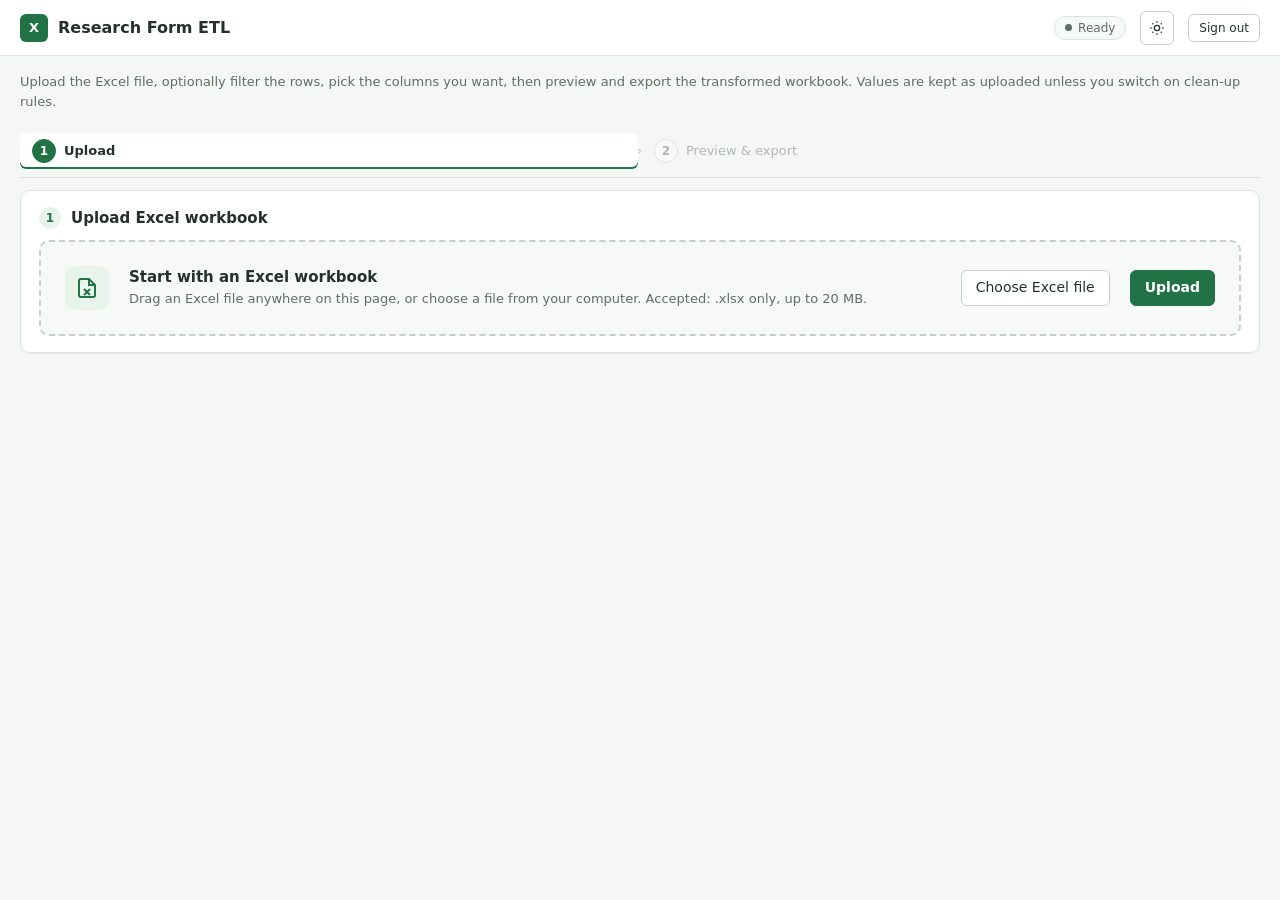
==== commit a6e9d141: "Add login page and on-demand filter saving - Single login from APP_USERNAME / APP_PASSWORD (.env, se" ====
--- a/wwwroot/index.html
+++ b/wwwroot/index.html
@@ -13,7 +13,7 @@
     document.documentElement.setAttribute("data-theme", t);
   })();
 </script>
-<link rel="stylesheet" href="app.css?v=2">
+<link rel="stylesheet" href="app.css?v=3">
 </head>
 <body>
 <header class="appbar">
@@ -25,6 +25,7 @@
     <svg class="ico sun" viewBox="0 0 24 24" fill="none" stroke="currentColor" stroke-width="2" aria-hidden="true"><circle cx="12" cy="12" r="4"/><path d="M12 2v2M12 20v2M4.9 4.9l1.4 1.4M17.7 17.7l1.4 1.4M2 12h2M20 12h2M4.9 19.1l1.4-1.4M17.7 6.3l1.4-1.4"/></svg>
     <svg class="ico moon" viewBox="0 0 24 24" fill="none" stroke="currentColor" stroke-width="2" aria-hidden="true"><path d="M21 12.8A9 9 0 1 1 11.2 3a7 7 0 0 0 9.8 9.8z"/></svg>
   </button>
+  <button id="logoutBtn" type="button" class="mini">Sign out</button>
 </header>
 <main>
   <h1 class="sr-only">Research Form ETL</h1>
@@ -91,14 +92,14 @@
     </div><div id="workflowStatus" class="status" role="status" aria-live="polite"></div>
     </div>
     <div id="filterControls">
-    <div class="row" style="justify-content:space-between;gap:12px;margin-bottom:10px">
-      <div class="row">
-        <label class="tgl" id="saveFiltersLbl"><input type="checkbox" id="saveFilters"> Remember these filters</label>
-        <input type="text" id="saveName" class="hidden" maxlength="100" placeholder="Filter name (required)" aria-label="Filter name" style="width:220px">
-      </div>
+    <div class="row" style="gap:8px;margin-bottom:4px">
+      <input type="text" id="saveName" maxlength="100" placeholder="Name for these filters" aria-label="Filter name" style="width:220px">
+      <button id="saveFiltersBtn" type="button" class="soft" title="Save these filters (with this sheet's columns, renames and sorts) now">Save filters</button>
+      <label class="tgl" id="saveFiltersLbl" title="Save the filters again under this name every time the workbook is exported"><input type="checkbox" id="saveFilters"> Also update on export</label>
     </div>
+    <div id="saveFiltersMsg" class="status" style="margin:0 0 10px" role="status" aria-live="polite"></div>
     <div id="savedBox" style="margin:0 0 14px">
-      <button id="savedToggle" type="button" aria-expanded="false" aria-controls="savedContent"><span>Saved filters from earlier downloads</span><span class="badge" id="savedCount">0</span><span class="chevron" aria-hidden="true">›</span></button>
+      <button id="savedToggle" type="button" aria-expanded="false" aria-controls="savedContent"><span>Saved filters</span><span class="badge" id="savedCount">0</span><span class="chevron" aria-hidden="true">›</span></button>
       <div id="savedContent" hidden>
       <input type="search" id="savedSearch" placeholder="Search saved filters…" aria-label="Search saved filters" style="margin-top:8px;width:280px" class="hidden">
       <div id="savedList"></div>
@@ -158,6 +159,7 @@
   <button id="downloadBtn" class="primary"><svg class="ico" viewBox="0 0 24 24" fill="none" stroke="currentColor" stroke-width="2" aria-hidden="true"><path d="M12 3v12M7 10l5 5 5-5M5 21h14"/></svg><span>Export workbook</span></button>
 </div>
 
-<script src="app.js?v=2"></script>
+<script src="auth.js?v=1"></script>
+<script src="app.js?v=3"></script>
 </body>
 </html>
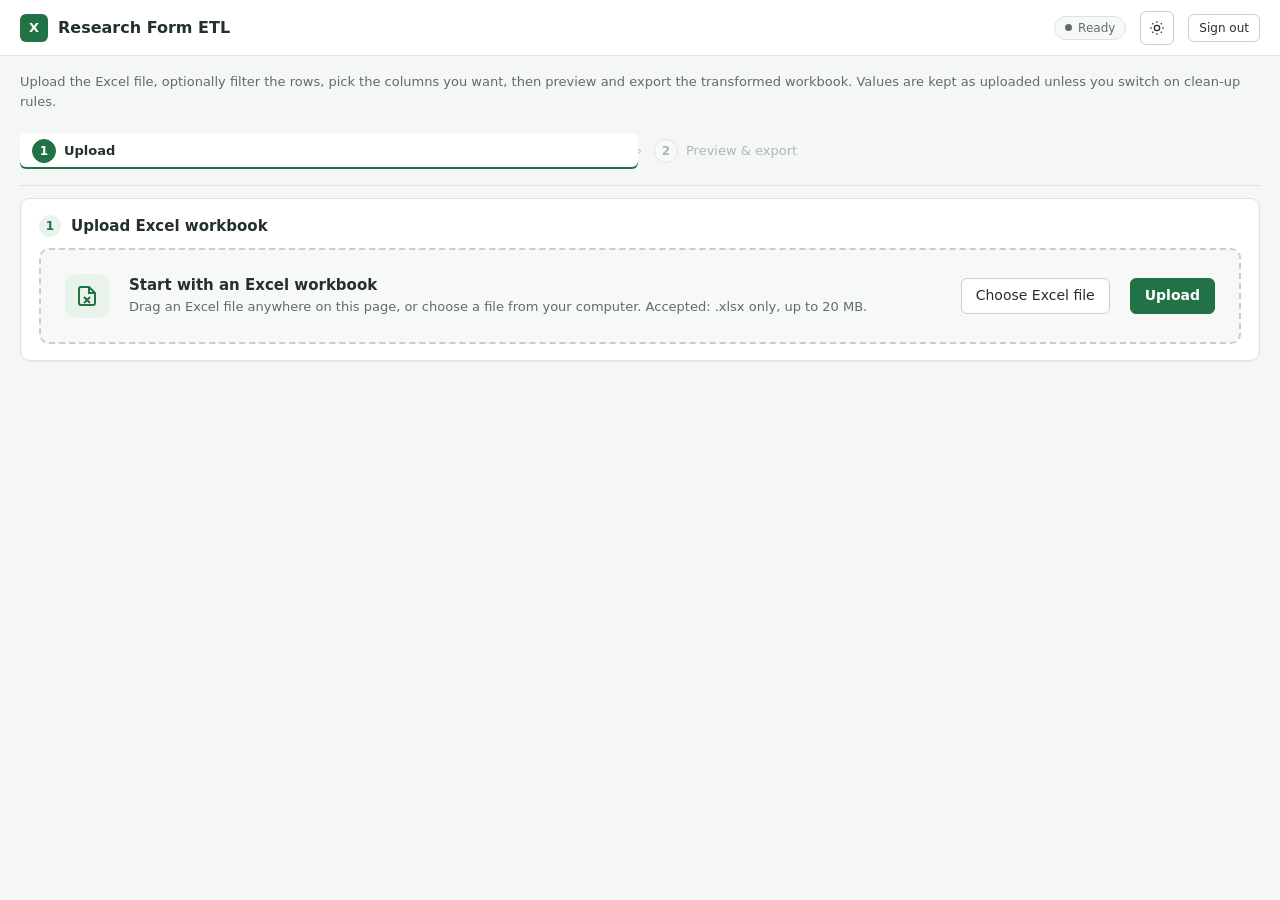
==== commit 0e7dc930: "Keep the workbook summary pinned while scrolling The summary strip now sits with the step bar in one" ====
--- a/wwwroot/index.html
+++ b/wwwroot/index.html
@@ -13,7 +13,7 @@
     document.documentElement.setAttribute("data-theme", t);
   })();
 </script>
-<link rel="stylesheet" href="app.css?v=3">
+<link rel="stylesheet" href="app.css?v=4">
 </head>
 <body>
 <header class="appbar">
@@ -31,14 +31,15 @@
   <h1 class="sr-only">Research Form ETL</h1>
   <p class="sub">Upload the Excel file, optionally filter the rows, pick the columns you want, then preview and export the transformed workbook. Values are kept as uploaded unless you switch on clean-up rules.</p>
 
+  <div id="topbar" class="topbar">
   <nav id="stepper" class="stepper" aria-label="Progress">
     <ol>
       <li data-target="uploadCard"><span>Upload</span></li>
       <li data-target="previewCard"><span>Preview &amp; export</span></li>
     </ol>
   </nav>
-
   <div id="summary" class="summary hidden" aria-label="Workbook summary"></div>
+  </div>
 
   <section id="uploadCard" class="card">
     <h2><span class="step">1</span>Upload Excel workbook</h2>
@@ -160,6 +161,6 @@
 </div>
 
 <script src="auth.js?v=1"></script>
-<script src="app.js?v=3"></script>
+<script src="app.js?v=4"></script>
 </body>
 </html>
--- a/wwwroot/app.css
+++ b/wwwroot/app.css
@@ -29,7 +29,7 @@
 
 /* ================================================================ base */
 * { box-sizing:border-box; }
-html { scroll-padding-top:72px; }
+html { scroll-padding-top:var(--sticky-h, 72px); }
 body { margin:0; background:var(--color-page); color:var(--color-text);
        font:14px/1.5 Inter,"Segoe UI",system-ui,-apple-system,BlinkMacSystemFont,sans-serif; }
 a { color:var(--color-accent); }
@@ -103,11 +103,12 @@
 details { margin-top:10px; color:var(--color-text-muted); font-size:13px; }
 details summary { cursor:pointer; color:var(--color-text); font-weight:500; }
 details ul { margin:6px 0 0; padding-left:18px; }
-main > section { scroll-margin-top:72px; }
+main > section { scroll-margin-top:var(--sticky-h, 72px); }
 
 /* workflow navigation */
-.stepper { position:sticky; top:0; z-index:20; background:var(--color-page); padding:8px 0; margin:0 0 12px;
-           border-bottom:1px solid var(--color-border); overflow-x:auto; scrollbar-width:thin; }
+.topbar { position:sticky; top:0; z-index:20; background:var(--color-page); margin:0 0 12px; padding-bottom:8px;
+           border-bottom:1px solid var(--color-border); }
+.stepper { padding:8px 0; overflow-x:auto; scrollbar-width:thin; }
 .stepper ol { list-style:none; display:flex; gap:4px; margin:0; padding:0; counter-reset:st; min-width:max-content; }
 .stepper li { flex:1; display:flex; align-items:center; gap:8px; padding:6px 12px; border-radius:6px; cursor:pointer; color:var(--color-text-muted);
               font-size:13px; white-space:nowrap; position:relative; transition:background var(--t); }
@@ -121,12 +122,13 @@
 .stepper li.locked { opacity:.45; cursor:not-allowed; }
 
 /* workbook summary strip */
-.summary { display:flex; flex-wrap:wrap; gap:0; border:1px solid var(--color-border); border-radius:8px; background:var(--color-surface);
-           margin:0 0 12px; overflow:hidden; font-size:13px; }
-.summary > div { padding:8px 14px; border-right:1px solid var(--color-border); min-width:0; }
+/* one compact line that stays pinned under the step bar; scrolls sideways inside itself on narrow screens */
+.summary { display:flex; flex-wrap:nowrap; gap:0; border:1px solid var(--color-border); border-radius:8px; background:var(--color-surface);
+           margin:0; overflow-x:auto; scrollbar-width:thin; font-size:12px; }
+.summary > div { padding:4px 12px; border-right:1px solid var(--color-border); min-width:0; flex:none; }
 .summary > div:last-child { border-right:0; }
-.summary dt { color:var(--color-text-muted); font-size:11px; text-transform:uppercase; letter-spacing:.04em; }
-.summary dd { margin:0; font-weight:600; overflow:hidden; text-overflow:ellipsis; white-space:nowrap; max-width:320px; }
+.summary dt { color:var(--color-text-muted); font-size:11px; text-transform:uppercase; letter-spacing:.04em; line-height:1.3; }
+.summary dd { margin:0; font-weight:600; overflow:hidden; text-overflow:ellipsis; white-space:nowrap; max-width:240px; }
 .summary dl { margin:0; }
 
 /* ================================================================ upload */
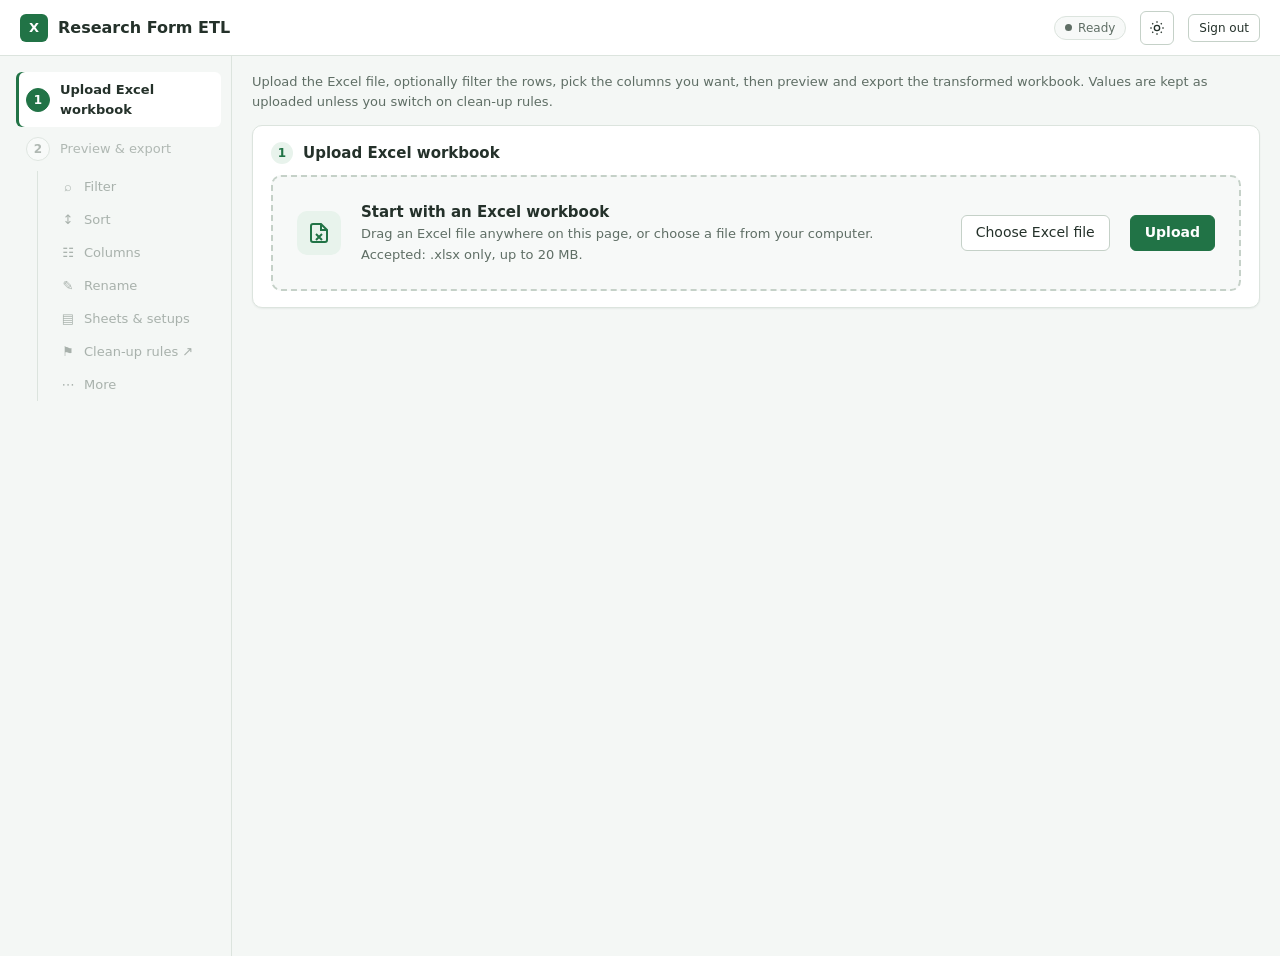
==== commit 05082454: "changes for the layout change" ====
--- a/wwwroot/index.html
+++ b/wwwroot/index.html
@@ -13,10 +13,11 @@
     document.documentElement.setAttribute("data-theme", t);
   })();
 </script>
-<link rel="stylesheet" href="app.css?v=4">
+<link rel="stylesheet" href="app.css?v=5">
 </head>
 <body>
 <header class="appbar">
+  <button id="navToggle" class="navtoggle" type="button" aria-label="Open navigation" aria-controls="sidenav" aria-expanded="false">☰</button>
   <div class="brand"><span class="logo" aria-hidden="true">X</span><span>Research Form ETL</span></div>
   <div class="ctx hidden" id="hdrCtx"><span aria-hidden="true">/</span><b id="hdrFile"></b></div>
   <div class="spacer"></div>
@@ -27,17 +28,30 @@
   </button>
   <button id="logoutBtn" type="button" class="mini">Sign out</button>
 </header>
+<div class="layout">
+<aside id="sidenav" class="sidenav" aria-label="Sections">
+  <nav aria-label="Progress">
+    <ol id="stepper" class="navsteps">
+      <li data-target="uploadCard"><span>Upload Excel workbook</span></li>
+      <li data-target="previewCard"><span>Preview &amp; export</span></li>
+    </ol>
+    <div class="navsub" role="group" aria-label="Preview configuration">
+      <button type="button" data-pv-panel="filter" aria-expanded="false" aria-controls="pvPanel"><span class="ni" aria-hidden="true">⌕</span>Filter</button>
+      <button type="button" data-pv-panel="sort" aria-expanded="false" aria-controls="pvPanel"><span class="ni" aria-hidden="true">↕</span>Sort</button>
+      <button type="button" data-pv-panel="columns" aria-expanded="false" aria-controls="pvPanel"><span class="ni" aria-hidden="true">☷</span>Columns</button>
+      <button type="button" data-pv-panel="rename" aria-expanded="false" aria-controls="pvPanel"><span class="ni" aria-hidden="true">✎</span>Rename</button>
+      <button type="button" data-pv-panel="sheets" aria-expanded="false" aria-controls="pvPanel"><span class="ni" aria-hidden="true">▤</span>Sheets &amp; setups</button>
+      <button type="button" id="openCleanup" title="Opens the optional clean-up rules in a new tab"><span class="ni" aria-hidden="true">⚑</span>Clean-up rules ↗</button>
+      <button type="button" data-pv-panel="more" aria-expanded="false" aria-controls="pvPanel"><span class="ni" aria-hidden="true">⋯</span>More</button>
+    </div>
+  </nav>
+</aside>
+<div id="navBackdrop" class="navbackdrop" hidden></div>
 <main>
   <h1 class="sr-only">Research Form ETL</h1>
   <p class="sub">Upload the Excel file, optionally filter the rows, pick the columns you want, then preview and export the transformed workbook. Values are kept as uploaded unless you switch on clean-up rules.</p>
 
   <div id="topbar" class="topbar">
-  <nav id="stepper" class="stepper" aria-label="Progress">
-    <ol>
-      <li data-target="uploadCard"><span>Upload</span></li>
-      <li data-target="previewCard"><span>Preview &amp; export</span></li>
-    </ol>
-  </nav>
   <div id="summary" class="summary hidden" aria-label="Workbook summary"></div>
   </div>
 
@@ -62,15 +76,6 @@
   <section id="previewCard" class="card hidden">
     <h2><span class="step">2</span>Preview &amp; export<span class="badge editing-badge"></span></h2>
     <p class="help">The first rows of the active worksheet, exactly as they will be exported. Column headers show the output name; the original name appears underneath when renamed.</p>
-    <div class="pvactions" role="group" aria-label="Preview configuration">
-      <button type="button" data-pv-panel="filter" aria-expanded="false" aria-controls="pvPanel">⌕ Filter</button>
-      <button type="button" data-pv-panel="sort" aria-expanded="false" aria-controls="pvPanel">↕ Sort</button>
-      <button type="button" data-pv-panel="columns" aria-expanded="false" aria-controls="pvPanel">☷ Columns</button>
-      <button type="button" data-pv-panel="rename" aria-expanded="false" aria-controls="pvPanel">✎ Rename</button>
-      <button type="button" data-pv-panel="sheets" aria-expanded="false" aria-controls="pvPanel">▤ Sheets &amp; setups</button>
-      <button type="button" id="openCleanup" title="Opens the optional clean-up rules in a new tab">⚑ Clean-up rules ↗</button>
-      <button type="button" data-pv-panel="more" aria-expanded="false" aria-controls="pvPanel">⋯ More</button>
-    </div>
     <div class="pvsummary"><span id="pvFilterSummary" title="No filters applied">No filters applied</span><button id="pvEditFilters" class="mini">Add filter</button><button id="pvClearFilters" class="mini">Clear</button></div>
     <div id="pvCounts" role="status" aria-live="polite"></div>
     <div id="pvControlStore" hidden>
@@ -150,6 +155,7 @@
     <div id="pvTabs" class="sheetbar" role="tablist" aria-label="Worksheet being previewed"></div>
   </section>
 </main>
+</div>
 
 <div id="dl" class="dl hidden" role="region" aria-label="Export">
   <label for="fileName" class="opt">Workbook file name</label>
@@ -161,6 +167,6 @@
 </div>
 
 <script src="auth.js?v=1"></script>
-<script src="app.js?v=4"></script>
+<script src="app.js?v=5"></script>
 </body>
 </html>
--- a/wwwroot/app.css
+++ b/wwwroot/app.css
@@ -105,21 +105,42 @@
 details ul { margin:6px 0 0; padding-left:18px; }
 main > section { scroll-margin-top:var(--sticky-h, 72px); }
 
-/* workflow navigation */
-.topbar { position:sticky; top:0; z-index:20; background:var(--color-page); margin:0 0 12px; padding-bottom:8px;
-           border-bottom:1px solid var(--color-border); }
-.stepper { padding:8px 0; overflow-x:auto; scrollbar-width:thin; }
-.stepper ol { list-style:none; display:flex; gap:4px; margin:0; padding:0; counter-reset:st; min-width:max-content; }
-.stepper li { flex:1; display:flex; align-items:center; gap:8px; padding:6px 12px; border-radius:6px; cursor:pointer; color:var(--color-text-muted);
-              font-size:13px; white-space:nowrap; position:relative; transition:background var(--t); }
-.stepper li:not(:last-child)::after { content:"›"; position:absolute; right:-4px; color:var(--color-border-strong); }
-.stepper li:hover:not(.locked) { background:var(--color-surface); }
-.stepper li::before { counter-increment:st; content:counter(st); flex:none; width:22px; height:22px; border-radius:50%; display:grid; place-items:center;
-                      border:1.5px solid var(--color-border-strong); font-weight:600; font-size:12px; background:var(--color-surface); }
-.stepper li.done::before { content:"✓"; border-color:var(--color-success); background:var(--color-success-soft); color:var(--color-success); }
-.stepper li.current { color:var(--color-text); font-weight:600; background:var(--color-surface); box-shadow:inset 0 -2px 0 var(--color-accent); }
-.stepper li.current::before { background:var(--color-accent); border-color:var(--color-accent); color:var(--color-on-accent); content:counter(st); }
-.stepper li.locked { opacity:.45; cursor:not-allowed; }
+/* ================================================================ left navigation */
+.layout { display:grid; grid-template-columns:232px minmax(0,1fr); max-width:1920px; margin:0 auto; }
+.layout > main { max-width:none; margin:0; min-width:0; }
+.sidenav { position:sticky; top:0; align-self:start; height:100vh; overflow-y:auto; padding:16px 10px 96px 16px;
+           border-right:1px solid var(--color-border); background:var(--color-page); }
+.navsteps { list-style:none; margin:0; padding:0; counter-reset:st; display:grid; gap:2px; }
+.navsteps li { display:flex; align-items:center; gap:10px; padding:8px 10px; border-radius:6px; cursor:pointer;
+               color:var(--color-text-muted); font-size:13px; font-weight:500; transition:background var(--t); }
+.navsteps li:hover:not(.locked) { background:var(--color-surface); color:var(--color-text); }
+.navsteps li::before { counter-increment:st; content:counter(st); flex:none; width:22px; height:22px; border-radius:50%; display:grid; place-items:center;
+                       border:1.5px solid var(--color-border-strong); font-weight:600; font-size:12px; background:var(--color-surface); }
+.navsteps li.done::before { content:"✓"; border-color:var(--color-success); background:var(--color-success-soft); color:var(--color-success); }
+.navsteps li.current { color:var(--color-text); font-weight:600; background:var(--color-surface); box-shadow:inset 3px 0 0 var(--color-accent); }
+.navsteps li.current::before { background:var(--color-accent); border-color:var(--color-accent); color:var(--color-on-accent); content:counter(st); }
+.navsteps li.locked { opacity:.45; cursor:not-allowed; }
+.navsub { display:grid; gap:1px; margin:2px 0 0 21px; padding-left:12px; border-left:1px solid var(--color-border); }
+.navsub button { height:32px; border:0; background:none; display:flex; align-items:center; justify-content:flex-start; gap:8px;
+                 padding:0 10px; font-size:13px; color:var(--color-text-muted); text-align:left; width:100%; }
+.navsub button:hover:not(:disabled) { background:var(--color-surface); color:var(--color-text); border-color:transparent; }
+.navsub button[aria-expanded="true"] { background:var(--color-accent-soft); color:var(--color-accent); font-weight:600; }
+.navsub .ni { width:16px; text-align:center; flex:none; }
+.navtoggle, .navbackdrop { display:none; }
+.pvpanel { scroll-margin-top:var(--sticky-h, 72px); }
+.topbar { position:sticky; top:0; z-index:20; background:var(--color-page); margin:0 0 12px; padding:8px 0;
+          border-bottom:1px solid var(--color-border); }
+.topbar:has(.summary.hidden) { display:none; }
+
+/* narrow screens: the navigation becomes a drawer opened from the menu button */
+@media (max-width:900px) {
+  .layout { grid-template-columns:minmax(0,1fr); }
+  .navtoggle { display:grid; place-items:center; width:36px; height:36px; padding:0; font-size:18px; flex:none; }
+  .sidenav { position:fixed; left:0; top:0; bottom:0; height:auto; align-self:stretch; width:min(280px, 85vw); z-index:50; background:var(--color-surface);
+             box-shadow:var(--shadow-float); transform:translateX(-100%); transition:transform var(--t); visibility:hidden; }
+  .sidenav.open { transform:none; visibility:visible; }
+  .navbackdrop:not([hidden]) { display:block; position:fixed; inset:0; z-index:45; background:rgb(0 0 0 / 50%); }
+}
 
 /* workbook summary strip */
 /* one compact line that stays pinned under the step bar; scrolls sideways inside itself on narrow screens */
@@ -255,8 +276,6 @@
 #savedToggle[aria-expanded="true"] .chevron { transform:rotate(90deg); }
 #savedContent { padding:0 12px 10px; }
 #savedSearch { max-width:100%; }
-.pvactions { display:flex; gap:6px; flex-wrap:wrap; margin-bottom:10px; }
-.pvactions button[aria-expanded="true"] { background:var(--color-accent-soft); border-color:var(--color-accent); color:var(--color-accent); }
 .pvpanel { border-block:1px solid var(--color-border); padding:12px 0; margin-bottom:12px; }
 .pvpanelhead { display:flex; align-items:center; justify-content:space-between; gap:10px; margin-bottom:10px; }
 .pvpanelhead h3 { margin:0; font-size:14px; }
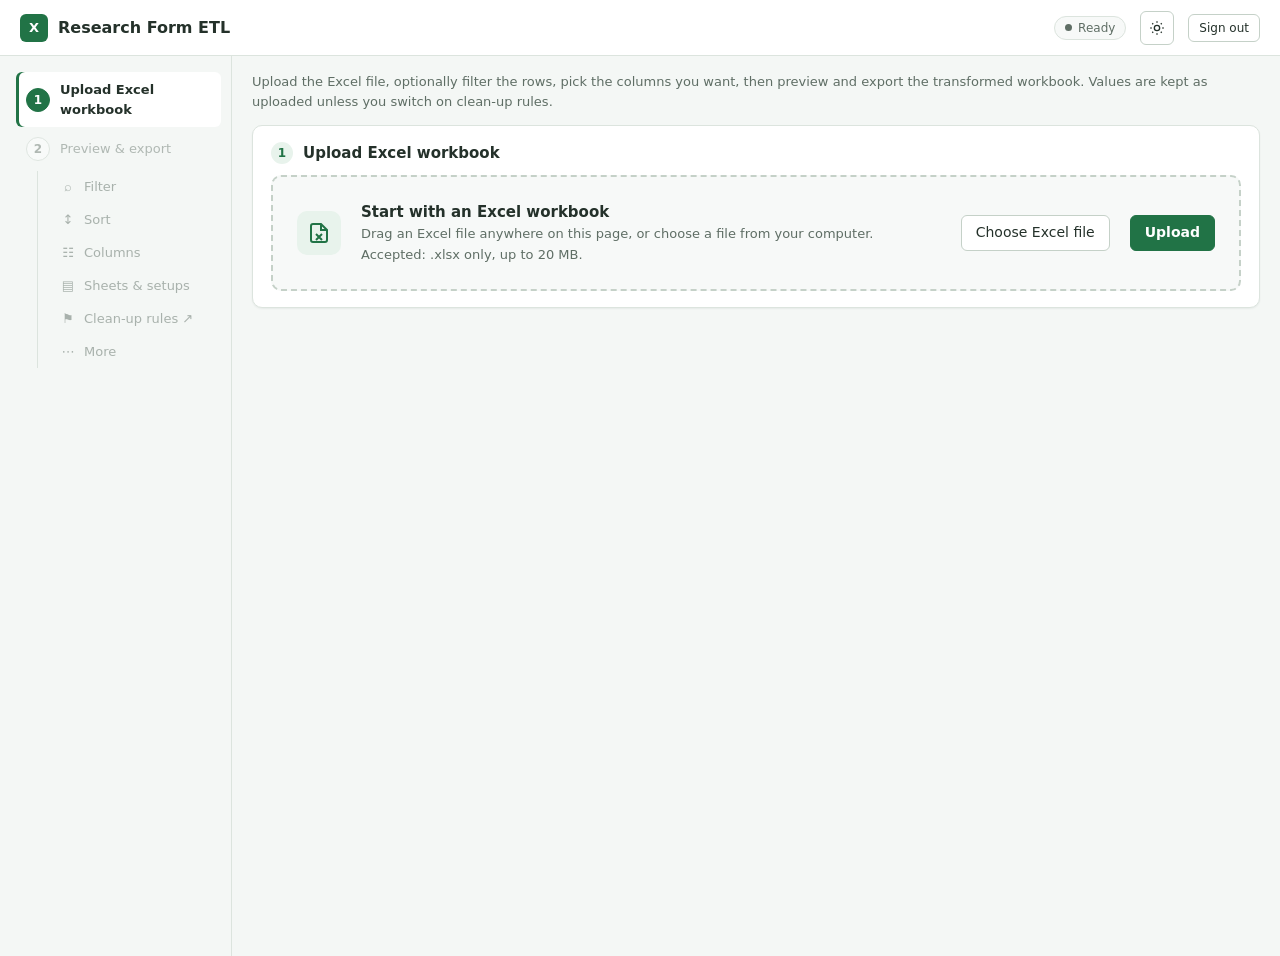
==== commit d6c547dc: "Merge Rename into Columns and keep column picker in export order - Show one column list in the same " ====
--- a/wwwroot/index.html
+++ b/wwwroot/index.html
@@ -13,7 +13,7 @@
     document.documentElement.setAttribute("data-theme", t);
   })();
 </script>
-<link rel="stylesheet" href="app.css?v=5">
+<link rel="stylesheet" href="app.css?v=6">
 </head>
 <body>
 <header class="appbar">
@@ -39,7 +39,6 @@
       <button type="button" data-pv-panel="filter" aria-expanded="false" aria-controls="pvPanel"><span class="ni" aria-hidden="true">⌕</span>Filter</button>
       <button type="button" data-pv-panel="sort" aria-expanded="false" aria-controls="pvPanel"><span class="ni" aria-hidden="true">↕</span>Sort</button>
       <button type="button" data-pv-panel="columns" aria-expanded="false" aria-controls="pvPanel"><span class="ni" aria-hidden="true">☷</span>Columns</button>
-      <button type="button" data-pv-panel="rename" aria-expanded="false" aria-controls="pvPanel"><span class="ni" aria-hidden="true">✎</span>Rename</button>
       <button type="button" data-pv-panel="sheets" aria-expanded="false" aria-controls="pvPanel"><span class="ni" aria-hidden="true">▤</span>Sheets &amp; setups</button>
       <button type="button" id="openCleanup" title="Opens the optional clean-up rules in a new tab"><span class="ni" aria-hidden="true">⚑</span>Clean-up rules ↗</button>
       <button type="button" data-pv-panel="more" aria-expanded="false" aria-controls="pvPanel"><span class="ni" aria-hidden="true">⋯</span>More</button>
@@ -167,6 +166,6 @@
 </div>
 
 <script src="auth.js?v=1"></script>
-<script src="app.js?v=5"></script>
+<script src="app.js?v=6"></script>
 </body>
 </html>
--- a/wwwroot/app.css
+++ b/wwwroot/app.css
@@ -124,7 +124,7 @@
 .navsub button { height:32px; border:0; background:none; display:flex; align-items:center; justify-content:flex-start; gap:8px;
                  padding:0 10px; font-size:13px; color:var(--color-text-muted); text-align:left; width:100%; }
 .navsub button:hover:not(:disabled) { background:var(--color-surface); color:var(--color-text); border-color:transparent; }
-.navsub button[aria-expanded="true"] { background:var(--color-accent-soft); color:var(--color-accent); font-weight:600; }
+.navsub button[aria-expanded="true"], .navsub button.active { background:var(--color-accent-soft); color:var(--color-accent); font-weight:600; box-shadow:inset 3px 0 0 var(--color-accent); }
 .navsub .ni { width:16px; text-align:center; flex:none; }
 .navtoggle, .navbackdrop { display:none; }
 .pvpanel { scroll-margin-top:var(--sticky-h, 72px); }
@@ -222,6 +222,7 @@
 .col { min-height:36px; border-bottom:1px solid var(--color-grid-line); cursor:pointer; }
 .col:last-child { border-bottom:0; }
 .col:hover { background:var(--color-row-hover); }
+.col.target { background:var(--color-accent-soft); box-shadow:inset 3px 0 0 var(--color-accent); }
 .col span.src { overflow-wrap:anywhere; }
 .col.off span.src { color:var(--color-text-muted); }
 .col.off .ctype::after { content:" · excluded"; }
@@ -276,7 +277,11 @@
 #savedToggle[aria-expanded="true"] .chevron { transform:rotate(90deg); }
 #savedContent { padding:0 12px 10px; }
 #savedSearch { max-width:100%; }
-.pvpanel { border-block:1px solid var(--color-border); padding:12px 0; margin-bottom:12px; }
+.pvpanel { border:1px solid var(--color-accent); border-left-width:4px; border-radius:8px; background:var(--color-surface); padding:12px 14px; margin-bottom:12px; box-shadow:var(--focus-ring); }
+.pvpanelhead h3 { color:var(--color-accent); }
+@keyframes flash { 0% { box-shadow:0 0 0 6px var(--color-accent-soft), var(--focus-ring); } 100% { box-shadow:var(--focus-ring); } }
+.card.flash { animation:flash 900ms ease-out; border-color:var(--color-accent); }
+.pvpanel.flash { animation:flash 900ms ease-out; }
 .pvpanelhead { display:flex; align-items:center; justify-content:space-between; gap:10px; margin-bottom:10px; }
 .pvpanelhead h3 { margin:0; font-size:14px; }
 .pvpanel .subsec { margin-top:8px; }
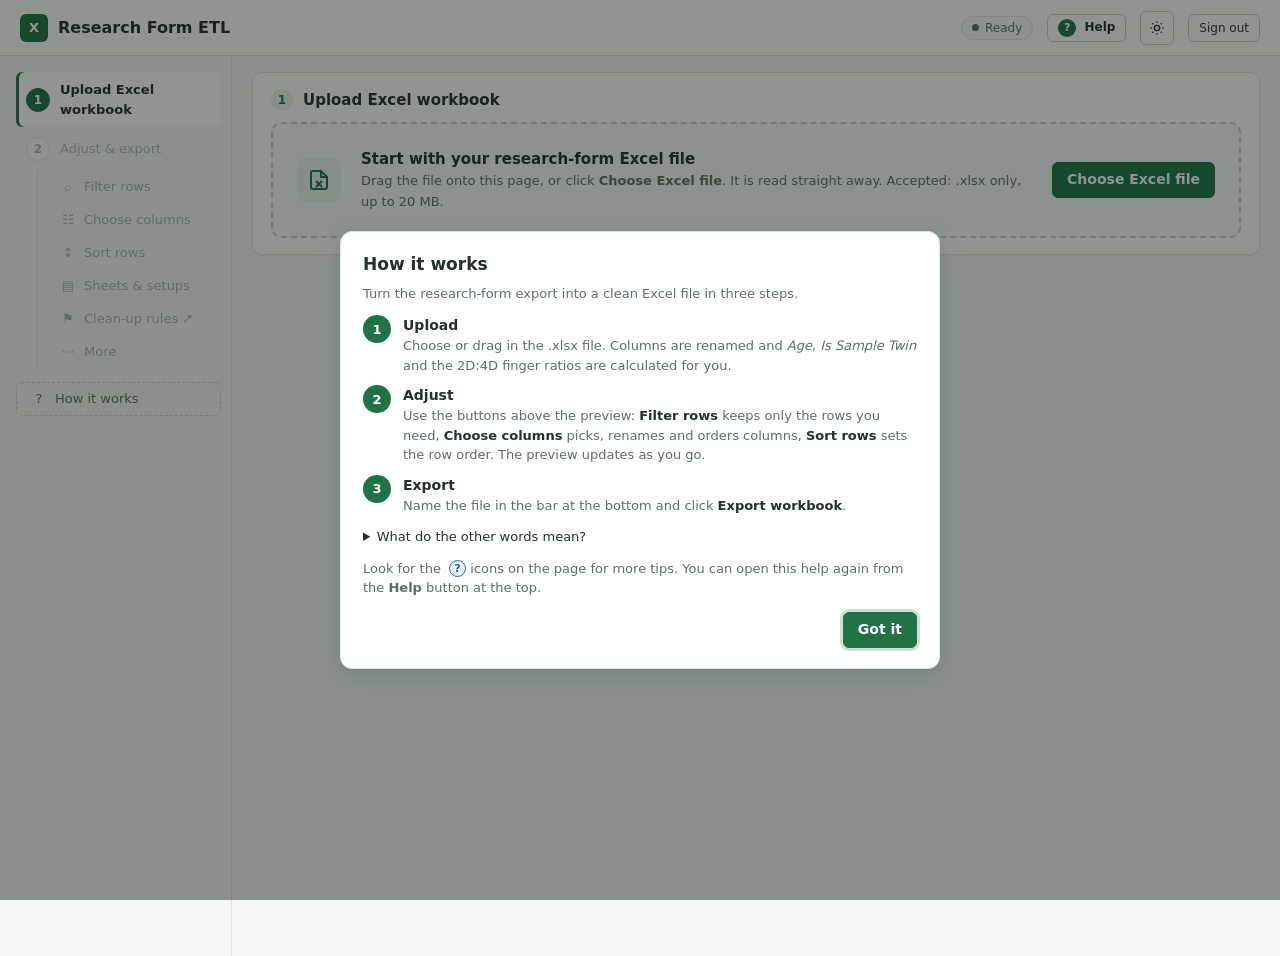
==== commit f5fb661f: "UI changes" ====
--- a/wwwroot/index.html
+++ b/wwwroot/index.html
@@ -13,7 +13,7 @@
     document.documentElement.setAttribute("data-theme", t);
   })();
 </script>
-<link rel="stylesheet" href="app.css?v=6">
+<link rel="stylesheet" href="app.css?v=7">
 </head>
 <body>
 <header class="appbar">
@@ -22,6 +22,7 @@
   <div class="ctx hidden" id="hdrCtx"><span aria-hidden="true">/</span><b id="hdrFile"></b></div>
   <div class="spacer"></div>
   <span id="hdrStatus" class="pill" role="status" aria-live="polite">Ready</span>
+  <button id="helpBtn" type="button" class="mini helpbtn" title="How this page works"><span aria-hidden="true">?</span> Help</button>
   <button id="themeBtn" class="themebtn" type="button" aria-label="Switch to dark theme" title="Switch to dark theme">
     <svg class="ico sun" viewBox="0 0 24 24" fill="none" stroke="currentColor" stroke-width="2" aria-hidden="true"><circle cx="12" cy="12" r="4"/><path d="M12 2v2M12 20v2M4.9 4.9l1.4 1.4M17.7 17.7l1.4 1.4M2 12h2M20 12h2M4.9 19.1l1.4-1.4M17.7 6.3l1.4-1.4"/></svg>
     <svg class="ico moon" viewBox="0 0 24 24" fill="none" stroke="currentColor" stroke-width="2" aria-hidden="true"><path d="M21 12.8A9 9 0 1 1 11.2 3a7 7 0 0 0 9.8 9.8z"/></svg>
@@ -33,22 +34,22 @@
   <nav aria-label="Progress">
     <ol id="stepper" class="navsteps">
       <li data-target="uploadCard"><span>Upload Excel workbook</span></li>
-      <li data-target="previewCard"><span>Preview &amp; export</span></li>
+      <li data-target="previewCard"><span>Adjust &amp; export</span></li>
     </ol>
-    <div class="navsub" role="group" aria-label="Preview configuration">
-      <button type="button" data-pv-panel="filter" aria-expanded="false" aria-controls="pvPanel"><span class="ni" aria-hidden="true">⌕</span>Filter</button>
-      <button type="button" data-pv-panel="sort" aria-expanded="false" aria-controls="pvPanel"><span class="ni" aria-hidden="true">↕</span>Sort</button>
-      <button type="button" data-pv-panel="columns" aria-expanded="false" aria-controls="pvPanel"><span class="ni" aria-hidden="true">☷</span>Columns</button>
+    <div class="navsub" role="group" aria-label="Adjust the output">
+      <button type="button" data-pv-panel="filter" aria-expanded="false" aria-controls="pvPanel"><span class="ni" aria-hidden="true">⌕</span>Filter rows</button>
+      <button type="button" data-pv-panel="columns" aria-expanded="false" aria-controls="pvPanel"><span class="ni" aria-hidden="true">☷</span>Choose columns</button>
+      <button type="button" data-pv-panel="sort" aria-expanded="false" aria-controls="pvPanel"><span class="ni" aria-hidden="true">↕</span>Sort rows</button>
       <button type="button" data-pv-panel="sheets" aria-expanded="false" aria-controls="pvPanel"><span class="ni" aria-hidden="true">▤</span>Sheets &amp; setups</button>
       <button type="button" id="openCleanup" title="Opens the optional clean-up rules in a new tab"><span class="ni" aria-hidden="true">⚑</span>Clean-up rules ↗</button>
       <button type="button" data-pv-panel="more" aria-expanded="false" aria-controls="pvPanel"><span class="ni" aria-hidden="true">⋯</span>More</button>
     </div>
+    <button type="button" id="navHelp" class="navhelp"><span class="ni" aria-hidden="true">?</span>How it works</button>
   </nav>
 </aside>
 <div id="navBackdrop" class="navbackdrop" hidden></div>
 <main>
   <h1 class="sr-only">Research Form ETL</h1>
-  <p class="sub">Upload the Excel file, optionally filter the rows, pick the columns you want, then preview and export the transformed workbook. Values are kept as uploaded unless you switch on clean-up rules.</p>
 
   <div id="topbar" class="topbar">
   <div id="summary" class="summary hidden" aria-label="Workbook summary"></div>
@@ -59,75 +60,111 @@
     <div class="dropzone">
       <div class="dz-icon" aria-hidden="true"><svg viewBox="0 0 24 24" fill="none" stroke="currentColor" stroke-width="2"><path d="M14 3H6a2 2 0 0 0-2 2v14a2 2 0 0 0 2 2h12a2 2 0 0 0 2-2V9z"/><path d="M14 3v6h6M9 13l6 6M15 13l-6 6"/></svg></div>
       <div class="dz-text">
-        <b>Start with an Excel workbook</b>
-        <span>Drag an Excel file anywhere on this page, or choose a file from your computer. Accepted: .xlsx only, up to 20 MB.</span>
+        <b>Start with your research-form Excel file</b>
+        <span>Drag the file onto this page, or click <b class="inl">Choose Excel file</b>. It is read straight away. Accepted: .xlsx only, up to 20 MB.</span>
       </div>
       <input id="file" type="file" accept=".xlsx" class="sr-only">
-      <label for="file" class="filebtn">Choose Excel file</label>
-      <button id="uploadBtn" class="primary">Upload</button>
+      <label for="file" class="filebtn primarylike">Choose Excel file</label>
+      <button id="uploadBtn" class="hidden" type="button">Upload</button>
+    </div>
+    <div id="loadedBox" class="loaded hidden">
+      <div class="dz-icon" aria-hidden="true"><svg viewBox="0 0 24 24" fill="none" stroke="currentColor" stroke-width="2.4"><path d="M5 12l5 5L20 7"/></svg></div>
+      <div class="dz-text"><b id="loadedName"></b><span id="loadedMeta"></span></div>
+      <label for="file" class="filebtn">Upload a different file</label>
     </div>
     <div id="fileInfo" class="fileinfo"></div>
     <div id="status" class="status" role="status" aria-live="polite"></div>
-    <p id="cleanupHint" class="help hidden" style="margin:10px 0 0"><span id="cleanupState"></span> <a id="cleanupLink" href="#" target="_blank" rel="noopener">Optional clean-up rules →</a></p>
+    <p id="cleanupHint" class="help hidden" style="margin:10px 0 0"><span id="cleanupState"></span> <a id="cleanupLink" href="#" target="_blank" rel="noopener">Optional clean-up rules →</a>
+      <span class="hint" data-hint="Clean-up rules fix common data-entry issues, e.g. writing 'NT' castes consistently or grouping typed diseases into categories. They are off by default: your values are exported exactly as uploaded until you switch rules on.">?</span></p>
     <details id="notes" class="hidden"><summary>Transformation notes</summary><ul id="notesList"></ul><p style="margin:8px 0 0"><a id="changesLink" href="#" target="_blank" rel="noopener">See every record the clean-up changed, original vs new →</a></p></details>
   </section>
 
   <section id="previewCard" class="card hidden">
-    <h2><span class="step">2</span>Preview &amp; export<span class="badge editing-badge"></span></h2>
-    <p class="help">The first rows of the active worksheet, exactly as they will be exported. Column headers show the output name; the original name appears underneath when renamed.</p>
-    <div class="pvsummary"><span id="pvFilterSummary" title="No filters applied">No filters applied</span><button id="pvEditFilters" class="mini">Add filter</button><button id="pvClearFilters" class="mini">Clear</button></div>
+    <h2><span class="step">2</span>Adjust &amp; export<span class="badge editing-badge"></span></h2>
+    <p class="help">Use the buttons below to choose which rows and columns go into the Excel file. The table shows the first rows exactly as they will be exported. When it looks right, click <b>Export workbook</b> at the bottom of the page.</p>
+
+    <div class="actions" role="toolbar" aria-label="Adjust the output">
+      <button type="button" class="act" data-pv-panel="filter" aria-expanded="false" aria-controls="pvPanel">
+        <span class="ai" aria-hidden="true">⌕</span><span class="at"><b>Filter rows</b><small id="actFilter">All rows kept</small></span></button>
+      <button type="button" class="act" data-pv-panel="columns" aria-expanded="false" aria-controls="pvPanel">
+        <span class="ai" aria-hidden="true">☷</span><span class="at"><b>Choose columns</b><small id="actColumns"></small></span></button>
+      <button type="button" class="act" data-pv-panel="sort" aria-expanded="false" aria-controls="pvPanel">
+        <span class="ai" aria-hidden="true">↕</span><span class="at"><b>Sort rows</b><small id="actSort">Original order</small></span></button>
+      <button type="button" class="act" data-pv-panel="sheets" aria-expanded="false" aria-controls="pvPanel">
+        <span class="ai" aria-hidden="true">▤</span><span class="at"><b>Sheets &amp; setups</b><small id="actSheets">1 sheet</small></span></button>
+      <button type="button" class="act" id="actCleanupBtn" title="Opens the optional clean-up rules in a new tab">
+        <span class="ai" aria-hidden="true">⚑</span><span class="at"><b>Clean-up rules ↗</b><small id="actCleanup">None applied</small></span></button>
+    </div>
+
+    <div class="pvsummary hidden" id="pvFilterBar"><span class="fl">Keeping rows where:</span><span id="pvFilterSummary"></span><button id="pvClearFilters" class="mini">Clear filters</button></div>
     <div id="pvCounts" role="status" aria-live="polite"></div>
     <div id="pvControlStore" hidden>
     <div id="sheetControls">
-    <div class="row setupbar">
-      <strong style="font-size:13px">Saved setups</strong>
-      <select id="workflowList" aria-label="Saved setups"><option value="">Select a saved setup…</option></select>
-      <button id="loadWorkflowBtn">Load</button>
-      <button id="deleteWorkflowBtn" class="danger">Delete</button>
-      <span style="flex:1"></span>
-      <label for="setupName" title="Name for this setup in Saved setups. Defaults to the output file name — change it here or in the export bar.">Setup name</label>
-      <input type="text" id="setupName" maxlength="100" placeholder="Same as output file name" style="width:200px">
-      <button id="saveWorkflowBtn" title="Remember the current sheets, filters and columns on the server (available from every device)">Save current setup</button>
+    <div class="howto">
+      <b>Sheets</b> are the tabs inside the exported Excel file. Each sheet can have its own filters, columns and sort, for example one sheet for <i>Male</i> and one for <i>Female</i>.
+      Whatever you change in Filter / Columns / Sort applies to the sheet selected here.
     </div>
     <div id="sheetTabs" class="tabs" role="tablist" aria-label="Output sheets"></div>
     <div class="row tab-actions">
       <button id="renameSheetBtn">Rename sheet</button>
       <button id="removeSheetBtn" class="danger">Remove sheet</button>
-      <span class="opt" style="font-size:12px">Tip: double-click a tab to rename it; use ← → to move between tabs.</span>
-    </div><div id="workflowStatus" class="status" role="status" aria-live="polite"></div>
+      <span class="opt" style="font-size:12px">Tip: double-click a tab to rename it.</span>
+    </div>
+    <div class="subsec">
+      <h3>Saved setups <span class="hint" data-hint="A setup remembers all sheets with their filters, columns, renames and sort. Save it once, then next time upload the new file and load the setup to get the same export in one click. Setups are stored on the server, so they are available on every device.">?</span></h3>
+      <p class="help" style="margin:0 0 8px">Reuse the same sheets, filters and columns next time with a single click.</p>
+      <div class="row setupbar">
+        <select id="workflowList" aria-label="Saved setups"><option value="">Select a saved setup…</option></select>
+        <button id="loadWorkflowBtn" class="soft">Load</button>
+        <button id="deleteWorkflowBtn" class="danger">Delete</button>
+      </div>
+      <div class="row setupbar">
+        <label for="setupName">Save as</label>
+        <input type="text" id="setupName" maxlength="100" placeholder="Same as output file name" style="width:220px">
+        <button id="saveWorkflowBtn" title="Remember the current sheets, filters and columns on the server (available from every device)">Save current setup</button>
+      </div>
+    </div>
+    <div id="workflowStatus" class="status" role="status" aria-live="polite"></div>
     </div>
     <div id="filterControls">
-    <div class="row" style="gap:8px;margin-bottom:4px">
-      <input type="text" id="saveName" maxlength="100" placeholder="Name for these filters" aria-label="Filter name" style="width:220px">
-      <button id="saveFiltersBtn" type="button" class="soft" title="Save these filters (with this sheet's columns, renames and sorts) now">Save filters</button>
-      <label class="tgl" id="saveFiltersLbl" title="Save the filters again under this name every time the workbook is exported"><input type="checkbox" id="saveFilters"> Also update on export</label>
-    </div>
-    <div id="saveFiltersMsg" class="status" style="margin:0 0 10px" role="status" aria-live="polite"></div>
     <div id="savedBox" style="margin:0 0 14px">
-      <button id="savedToggle" type="button" aria-expanded="false" aria-controls="savedContent"><span>Saved filters</span><span class="badge" id="savedCount">0</span><span class="chevron" aria-hidden="true">›</span></button>
+      <button id="savedToggle" type="button" aria-expanded="false" aria-controls="savedContent"><span>Use filters you saved before</span><span class="badge" id="savedCount">0</span><span class="chevron" aria-hidden="true">›</span></button>
       <div id="savedContent" hidden>
       <input type="search" id="savedSearch" placeholder="Search saved filters…" aria-label="Search saved filters" style="margin-top:8px;width:280px" class="hidden">
       <div id="savedList"></div>
       <div id="savedMsg" class="status" style="margin-top:6px" role="status" aria-live="polite"></div>
       </div>
     </div>
-    <p id="noFilters" class="empty">No conditions: all rows will be exported.</p>
+    <div id="noFilters" class="emptybox">
+      <b>No conditions yet: every row will be exported.</b>
+      <span>Add a condition to keep only some rows, for example <i>Gender equals Female</i> or <i>Age greater than 18</i>.</span>
+    </div>
     <div id="filters"></div>
     <div class="row" style="margin-top:8px">
       <button id="addFilter" class="soft">+ Add condition</button>
       <button id="addGroup" class="hidden" title="Group conditions to mix AND / OR">+ Add group</button>
+      <span class="hint hidden" id="groupHint" data-hint="Use a group when you need a mix, e.g. Age > 18 AND (Country = India OR Country = Nepal). Conditions inside a group are combined with the group's own ALL / ANY choice.">?</span>
       <button id="clearFilters">Clear filters</button>
       <span id="matchCount" class="count" aria-live="polite"></span>
     </div>
     <div id="filterSummary" class="fsum"></div>
     <div id="filterErr" class="status err"></div>
+    <div class="subsec savefilters">
+      <h3>Save these filters for later <span class="opt">(optional)</span> <span class="hint" data-hint="Gives these conditions a name so you can apply them again later from “Use filters you saved before”. The sheet's chosen columns, renames and sort are saved with them.">?</span></h3>
+      <div class="row" style="gap:8px;margin-bottom:4px">
+        <input type="text" id="saveName" maxlength="100" placeholder="e.g. Adults from India" aria-label="Filter name" style="width:240px">
+        <button id="saveFiltersBtn" type="button" class="soft" title="Save these filters (with this sheet's columns, renames and sorts) now">Save filters</button>
+        <label class="tgl" id="saveFiltersLbl" title="Save the filters again under this name every time the workbook is exported"><input type="checkbox" id="saveFilters"> Also update on every export</label>
+      </div>
+      <div id="saveFiltersMsg" class="status" style="margin:0" role="status" aria-live="polite"></div>
+    </div>
     </div>
     <div id="columnControls">
     <div class="row">
       <input id="search" type="search" placeholder="Search columns…" aria-label="Search columns">
       <button id="allBtn">Select all</button>
       <button id="noneBtn">Select none</button>
-      <label class="tgl"><input type="checkbox" id="renameToggle"> Rename columns</label>
+      <label class="tgl"><input type="checkbox" id="renameToggle"> Rename columns <span class="hint" data-hint="Turn on to type a new header for any column. Only the exported file changes; your uploaded file is never modified.">?</span></label>
       <span id="count" class="count"></span>
     </div>
     <div id="cols"></div>
@@ -140,15 +177,13 @@
       <ol id="orderList" class="olist" aria-label="Column order"></ol>
     </div>
 
-    <div id="sortControls" class="subsec">
-      <h3>Sort rows <span class="opt">(optional)</span></h3>
-      <p class="help" style="margin:0 0 8px">Sort by one column, or add more to break ties (e.g. by Country, then by Age). Blank cells always go last.</p>
+    <div id="sortControls">
+      <p class="help" style="margin:0 0 8px">Sort by one column, or add more to break ties (e.g. by Country, then by Age). Blank cells always go last. Tip: you can also click a column header in the preview to sort by it.</p>
       <div id="sortList"></div>
       <button id="addSort" class="soft">+ Add sort</button>
       <button id="clearSort">Clear sort</button>
     </div>
     </div>
-    <div id="pvPanel" class="pvpanel" hidden><div class="pvpanelhead"><h3 id="pvPanelTitle"></h3><button id="pvClosePanel" type="button" aria-label="Close Preview configuration">✕ Close</button></div><div id="pvPanelBody"></div></div>
     <div class="pvtool"><div id="pvStatus" class="status" role="status" aria-live="polite"></div></div>
     <div id="pvTable" class="pvwrap"></div>
     <div id="pvTabs" class="sheetbar" role="tablist" aria-label="Worksheet being previewed"></div>
@@ -156,16 +191,66 @@
 </main>
 </div>
 
+<!-- settings pop-up: the Filter / Columns / Sort / Sheets controls are moved in here while it is open -->
+<div id="pvPanel" class="modal" hidden>
+  <div class="modal-box" role="dialog" aria-modal="true" aria-labelledby="pvPanelTitle">
+    <div class="modal-head">
+      <div><h3 id="pvPanelTitle"></h3><p id="pvPanelHelp" class="help"></p></div>
+      <button id="pvClosePanel" type="button" class="x" aria-label="Close">✕</button>
+    </div>
+    <div id="pvPanelBody" class="modal-body"></div>
+    <div class="modal-foot"><span id="pvPanelCount" class="opt" aria-live="polite"></span><button id="pvDone" type="button" class="primary">Done</button></div>
+  </div>
+</div>
+
+<!-- small pop-ups used instead of the browser's own prompt / confirm / alert boxes -->
+<dialog id="uiDialog" class="uidialog" aria-labelledby="uiTitle">
+  <form method="dialog">
+    <h3 id="uiTitle"></h3>
+    <p id="uiMsg"></p>
+    <input type="text" id="uiInput" maxlength="100" aria-labelledby="uiMsg">
+    <p id="uiErr" class="status err"></p>
+    <div class="row uibtns"><button value="cancel" id="uiCancel" type="button">Cancel</button><button value="ok" id="uiOk" class="primary">OK</button></div>
+  </form>
+</dialog>
+
+<dialog id="helpDialog" class="uidialog help-dlg" aria-labelledby="helpTitle">
+  <h3 id="helpTitle">How it works</h3>
+  <p class="help">Turn the research-form export into a clean Excel file in three steps.</p>
+  <ol class="howsteps">
+    <li><b>Upload</b><span>Choose or drag in the .xlsx file. Columns are renamed and <i>Age</i>, <i>Is Sample Twin</i> and the 2D:4D finger ratios are calculated for you.</span></li>
+    <li><b>Adjust</b><span>Use the buttons above the preview:
+      <em>Filter rows</em> keeps only the rows you need,
+      <em>Choose columns</em> picks, renames and orders columns,
+      <em>Sort rows</em> sets the row order. The preview updates as you go.</span></li>
+    <li><b>Export</b><span>Name the file in the bar at the bottom and click <em>Export workbook</em>.</span></li>
+  </ol>
+  <details class="glossary"><summary>What do the other words mean?</summary>
+    <dl>
+      <dt>Sheet</dt><dd>A tab in the exported Excel file. You can add several, each with its own filters and columns.</dd>
+      <dt>Setup</dt><dd>All your sheets, filters and columns saved under a name, so next month's file can be exported the same way in one click.</dd>
+      <dt>Saved filters</dt><dd>Just the filter conditions of one sheet, saved under a name to reuse later.</dd>
+      <dt>Clean-up rules</dt><dd>Optional fixes for common data-entry issues. Off by default: values are exported exactly as uploaded.</dd>
+      <dt>ALL / ANY</dt><dd>With ALL, a row must match every condition. With ANY, matching one condition is enough.</dd>
+    </dl>
+  </details>
+  <p class="help" style="margin:12px 0 0">Look for the <span class="hint static">?</span> icons on the page for more tips. You can open this help again from the <b>Help</b> button at the top.</p>
+  <div class="row uibtns"><button id="helpClose" class="primary" type="button">Got it</button></div>
+</dialog>
+
+<div id="tip" class="tip" role="tooltip" hidden></div>
+<div id="toasts" class="toasts" aria-live="polite"></div>
+
 <div id="dl" class="dl hidden" role="region" aria-label="Export">
-  <label for="fileName" class="opt">Workbook file name</label>
+  <label for="fileName" class="opt">File name</label>
   <input type="text" id="fileName" maxlength="100" placeholder="Research_Form_Transformed" style="width:260px">
   <span class="opt">.xlsx</span>
-  <label class="tgl" title="Also save the current sheets, filters and columns as a setup (named in Sheets &amp; setups)"><input type="checkbox" id="saveSetup"> Save setup</label>
+  <label class="tgl"><input type="checkbox" id="saveSetup"> Also save as a setup <span class="hint" data-hint="Also remembers the current sheets, filters and columns under the setup name (see Sheets & setups), so you can repeat this export next time.">?</span></label>
   <span id="dlStatus" class="status grow" role="status" aria-live="polite"></span>
   <button id="downloadBtn" class="primary"><svg class="ico" viewBox="0 0 24 24" fill="none" stroke="currentColor" stroke-width="2" aria-hidden="true"><path d="M12 3v12M7 10l5 5 5-5M5 21h14"/></svg><span>Export workbook</span></button>
 </div>
 
 <script src="auth.js?v=1"></script>
-<script src="app.js?v=6"></script>
+<script src="app.js?v=7"></script>
 </body>
 </html>
--- a/wwwroot/app.css
+++ b/wwwroot/app.css
@@ -127,7 +127,6 @@
 .navsub button[aria-expanded="true"], .navsub button.active { background:var(--color-accent-soft); color:var(--color-accent); font-weight:600; box-shadow:inset 3px 0 0 var(--color-accent); }
 .navsub .ni { width:16px; text-align:center; flex:none; }
 .navtoggle, .navbackdrop { display:none; }
-.pvpanel { scroll-margin-top:var(--sticky-h, 72px); }
 .topbar { position:sticky; top:0; z-index:20; background:var(--color-page); margin:0 0 12px; padding:8px 0;
           border-bottom:1px solid var(--color-border); }
 .topbar:has(.summary.hidden) { display:none; }
@@ -171,7 +170,7 @@
 .fileinfo::before { content:"📄 "; }
 
 /* ================================================================ sheet tabs (Excel-like) */
-.tabs { display:flex; gap:2px; overflow-x:auto; border-bottom:1px solid var(--color-border); margin-top:4px; scrollbar-width:thin; }
+.tabs { display:flex; gap:2px; overflow-x:auto; overflow-y:hidden;border-bottom:1px solid var(--color-border); margin-top:4px; scrollbar-width:thin; }
 .tab { height:34px; border:1px solid transparent; border-bottom:0; border-radius:6px 6px 0 0; padding:0 14px; margin-bottom:-1px; color:var(--color-text-muted); background:transparent; flex:none; }
 .tab:hover:not(:disabled) { border-color:var(--color-border); color:var(--color-text); background:var(--color-surface-muted); }
 .tab.active { background:var(--color-surface); border-color:var(--color-border); border-bottom:1px solid var(--color-surface); color:var(--color-accent);
@@ -208,6 +207,18 @@
 .saved .meta { flex:1; min-width:0; overflow-wrap:anywhere; color:var(--color-text); }
 .saved .meta small { display:block; color:var(--color-text-muted); }
 #savedList { max-height:240px; overflow:auto; margin-top:6px; }
+.msel { position:relative; min-width:0; }
+.msel-btn { width:100%; text-align:left; overflow:hidden; text-overflow:ellipsis; white-space:nowrap; font-weight:400; }
+.msel-panel { position:absolute; z-index:20; top:calc(100% + 4px); left:0; width:max(100%, 280px); max-width:calc(100vw - 32px);
+              background:var(--color-surface-raised); border:1px solid var(--color-border-strong); border-radius:8px;
+              box-shadow:0 8px 24px rgba(0,0,0,.18); padding:8px; }
+.msel-tools { display:flex; gap:6px; align-items:center; margin-bottom:6px; }
+.msel-tools input { flex:1; min-width:0; }
+.msel-list { max-height:240px; overflow:auto; }
+.msel-item { display:flex; align-items:center; gap:8px; padding:4px 6px; border-radius:4px; cursor:pointer; color:var(--color-text); font-size:13px; }
+.msel-item:hover { background:var(--color-row-hover); }
+.msel-item span { flex:1; min-width:0; overflow-wrap:anywhere; }
+.msel-item small { color:var(--color-text-muted); }
 @media (max-width:720px) { .frow { grid-template-columns:1fr 1fr; } .fhead { display:none; } }
 
 /* ================================================================ column manager */
@@ -277,16 +288,10 @@
 #savedToggle[aria-expanded="true"] .chevron { transform:rotate(90deg); }
 #savedContent { padding:0 12px 10px; }
 #savedSearch { max-width:100%; }
-.pvpanel { border:1px solid var(--color-accent); border-left-width:4px; border-radius:8px; background:var(--color-surface); padding:12px 14px; margin-bottom:12px; box-shadow:var(--focus-ring); }
-.pvpanelhead h3 { color:var(--color-accent); }
-@keyframes flash { 0% { box-shadow:0 0 0 6px var(--color-accent-soft), var(--focus-ring); } 100% { box-shadow:var(--focus-ring); } }
-.card.flash { animation:flash 900ms ease-out; border-color:var(--color-accent); }
-.pvpanel.flash { animation:flash 900ms ease-out; }
-.pvpanelhead { display:flex; align-items:center; justify-content:space-between; gap:10px; margin-bottom:10px; }
-.pvpanelhead h3 { margin:0; font-size:14px; }
-.pvpanel .subsec { margin-top:8px; }
 .pvsummary { display:flex; gap:8px; align-items:center; flex-wrap:wrap; margin-bottom:8px; }
-#pvFilterSummary { flex:1; min-width:120px; overflow:hidden; white-space:nowrap; text-overflow:ellipsis; color:var(--color-text-muted); }
+#pvFilterSummary { flex:1; min-width:120px; overflow:hidden; white-space:nowrap; text-overflow:ellipsis; color:var(--color-text); font-weight:500; }
+.pvsummary { background:var(--color-accent-soft); border-radius:8px; padding:6px 6px 6px 12px; font-size:13px; }
+.pvsummary .fl { color:var(--color-text-muted); }
 #pvCounts { display:flex; flex-wrap:wrap; gap:8px 18px; font-variant-numeric:tabular-nums; margin-bottom:8px; }
 table.pv th .header-sort { border:0; background:transparent; padding:0; height:28px; font-weight:600; max-width:220px; overflow:hidden; text-overflow:ellipsis; }
 table.pv th .header-rename { margin-left:6px; width:24px; height:24px; padding:0; }
@@ -302,3 +307,107 @@
 
 .themebtn { width:34px; height:34px; padding:0; display:grid; place-items:center; }
 .themebtn .moon { display:none; } [data-theme="dark"] .themebtn .sun { display:none; } [data-theme="dark"] .themebtn .moon { display:block; }
+
+/* ================================================================ friendlier UI: pop-ups, toolbar, tips, toasts */
+@keyframes flash { 0% { box-shadow:0 0 0 6px var(--color-accent-soft), var(--focus-ring); } 100% { box-shadow:var(--focus-ring); } }
+.card.flash { animation:flash 900ms ease-out; border-color:var(--color-accent); }
+.helpbtn { height:34px; font-weight:600; }
+.helpbtn span { display:inline-grid; place-items:center; width:18px; height:18px; border-radius:50%; background:var(--color-accent); color:var(--color-on-accent); font-size:11px; margin-right:4px; }
+.navhelp { margin-top:14px; width:100%; height:34px; border:1px dashed var(--color-border-strong); background:none; display:flex; align-items:center; gap:8px;
+           justify-content:flex-start; font-size:13px; color:var(--color-text-muted); }
+.navhelp .ni { width:16px; text-align:center; }
+b.inl { font-weight:600; display:inline !important; font-size:inherit !important; }
+
+/* upload: the big drop zone becomes a one-line "loaded" summary once a file is read */
+.primarylike { background:var(--color-accent); border-color:var(--color-accent); color:var(--color-on-accent); font-weight:600; }
+.primarylike:hover { background:var(--color-accent-hover); }
+.loaded { display:flex; align-items:center; gap:14px; flex-wrap:wrap; padding:12px 14px; border:1px solid var(--color-success); border-radius:10px; background:var(--color-success-soft); }
+.loaded .dz-icon { width:36px; height:36px; background:var(--color-success); color:var(--color-on-accent); border-radius:50%; }
+.loaded .dz-icon svg { width:20px; height:20px; }
+.loaded .dz-text b { font-size:14px; overflow-wrap:anywhere; }
+#uploadCard.isloaded .dropzone { display:none; }
+#uploadCard.isloaded .loaded { display:flex !important; }
+#uploadCard.isloaded.dropping .dropzone { display:flex; }
+#uploadCard.isloaded.dropping .loaded { display:none !important; }
+
+/* toolbar above the preview: one big labelled button per kind of change, saying what is currently set */
+.actions { display:grid; grid-template-columns:repeat(auto-fit, minmax(170px, 1fr)); gap:8px; margin:4px 0 12px; }
+.act { height:auto; min-height:58px; padding:8px 12px; display:flex; align-items:center; gap:10px; text-align:left; white-space:normal;
+       border-radius:10px; background:var(--color-surface-muted); }
+.act .ai { flex:none; width:34px; height:34px; border-radius:8px; display:grid; place-items:center; font-size:17px;
+           background:var(--color-surface); border:1px solid var(--color-border); color:var(--color-accent); }
+.act .at { display:flex; flex-direction:column; min-width:0; line-height:1.3; }
+.act .at b { font-size:14px; font-weight:600; }
+.act .at small { color:var(--color-text-muted); font-size:12px; overflow:hidden; text-overflow:ellipsis; white-space:nowrap; }
+.act:hover:not(:disabled) { background:var(--color-accent-soft); }
+.act.on { border-color:var(--color-accent); }
+.act.on .ai { background:var(--color-accent); color:var(--color-on-accent); border-color:var(--color-accent); }
+.act.on .at small { color:var(--color-accent); font-weight:500; }
+
+/* settings pop-up */
+body.modal-open { overflow:hidden; }
+.modal { position:fixed; inset:0; z-index:60; background:rgb(10 20 14 / 55%); display:grid; place-items:center; padding:16px; animation:fadein 120ms ease-out; }
+.modal[hidden] { display:none; }
+.modal-box { width:min(980px, 100%); max-height:min(88vh, 900px); display:flex; flex-direction:column; background:var(--color-surface);
+             border:1px solid var(--color-border); border-radius:12px; box-shadow:var(--shadow-float); animation:popin 140ms ease-out; }
+.modal-head { display:flex; align-items:flex-start; justify-content:space-between; gap:12px; padding:16px 18px 10px; border-bottom:1px solid var(--color-border); }
+.modal-head h3 { margin:0 0 2px; font-size:17px; display:flex; align-items:center; flex-wrap:wrap; }
+.modal-head .help { margin:0; max-width:70ch; }
+.modal-body { padding:14px 18px; overflow:auto; flex:1; min-height:120px; }
+.modal-body > #orderControls { margin-top:16px; }
+.modal-foot { display:flex; align-items:center; gap:12px; padding:10px 18px; border-top:1px solid var(--color-border); background:var(--color-surface-muted); border-radius:0 0 12px 12px; }
+.modal-foot .opt { flex:1; font-size:13px; font-variant-numeric:tabular-nums; }
+.modal-foot .primary { min-width:110px; }
+@keyframes fadein { from { opacity:0; } }
+@keyframes popin { from { opacity:0; transform:translateY(8px) scale(.98); } }
+@media (max-width:640px) { .modal { padding:0; place-items:end stretch; } .modal-box { max-height:92vh; border-radius:14px 14px 0 0; } .modal-foot { border-radius:0; } }
+
+.emptybox { border:1px dashed var(--color-border-strong); border-radius:8px; padding:14px 16px; margin:0 0 6px; color:var(--color-text-muted); font-size:13px; }
+.emptybox b { display:block; color:var(--color-text); font-weight:600; margin-bottom:2px; }
+.howto { font-size:13px; color:var(--color-text-muted); background:var(--color-info-soft); border-radius:8px; padding:10px 12px; margin-bottom:12px; }
+.howto b { color:var(--color-text); }
+.savefilters { background:var(--color-surface-muted); border:1px solid var(--color-border); border-radius:8px; padding:12px; margin-top:18px; }
+.savefilters h3 { margin-bottom:8px; }
+
+/* small pop-ups (rename, confirm) and the help */
+.uidialog { border:1px solid var(--color-border); border-radius:12px; padding:20px 22px; width:min(460px, calc(100vw - 32px)); background:var(--color-surface);
+            color:var(--color-text); box-shadow:var(--shadow-float); }
+.uidialog::backdrop { background:rgb(10 20 14 / 45%); }
+.uidialog h3 { margin:0 0 6px; font-size:17px; }
+.uidialog p { margin:0 0 12px; color:var(--color-text-muted); }
+.uidialog input[type=text] { width:100%; margin-bottom:4px; }
+.uidialog .status { margin:0 0 8px; }
+.uibtns { justify-content:flex-end; margin-top:14px; }
+button.dangerfill { background:var(--color-danger); border-color:var(--color-danger); color:#fff; }
+button.dangerfill:hover:not(:disabled) { background:var(--color-danger); filter:brightness(.92); color:#fff; }
+.help-dlg { width:min(600px, calc(100vw - 32px)); }
+.howsteps { list-style:none; counter-reset:hs; margin:4px 0 12px; padding:0; display:grid; gap:10px; }
+.howsteps li { counter-increment:hs; display:grid; grid-template-columns:30px 1fr; column-gap:10px; }
+.howsteps li::before { content:counter(hs); grid-row:span 2; width:28px; height:28px; border-radius:50%; display:grid; place-items:center;
+                       background:var(--color-accent); color:var(--color-on-accent); font-weight:700; font-size:13px; }
+.howsteps b { font-size:14px; }
+.howsteps span { color:var(--color-text-muted); font-size:13px; }
+.howsteps em { font-style:normal; font-weight:600; color:var(--color-text); }
+.glossary { margin-top:4px; }
+.glossary dl { margin:8px 0 0; display:grid; grid-template-columns:max-content 1fr; gap:6px 14px; }
+.glossary dt { font-weight:600; color:var(--color-text); }
+.glossary dd { margin:0; }
+
+/* "?" tips */
+.hint { display:inline-grid; place-items:center; width:17px; height:17px; border-radius:50%; font-size:11px; font-weight:700; line-height:1; vertical-align:1px;
+        background:var(--color-info-soft); color:var(--color-info); border:1px solid currentColor; cursor:help; flex:none; margin-left:4px; text-transform:none; letter-spacing:0; }
+.hint:hover, .hint:focus-visible { background:var(--color-info); color:var(--color-surface); }
+.tip { position:fixed; z-index:100; max-width:300px; padding:8px 11px; border-radius:8px; font-size:12.5px; line-height:1.45;
+       background:var(--color-text); color:var(--color-surface); box-shadow:var(--shadow-float); pointer-events:none; }
+.tip[hidden] { display:none; }
+
+/* toasts */
+.toasts { position:fixed; right:16px; bottom:calc(var(--dl-h, 0px) + 12px); z-index:110; display:grid; gap:8px; justify-items:end; pointer-events:none; }
+.toast { max-width:min(380px, calc(100vw - 32px)); padding:10px 14px; border-radius:8px; font-size:13px; font-weight:500; box-shadow:var(--shadow-float);
+         background:var(--color-surface-raised); border:1px solid var(--color-border); border-left:4px solid var(--color-success); animation:popin 160ms ease-out;
+         transition:opacity 300ms, transform 300ms; }
+.toast.ok::before { content:"✓ "; color:var(--color-success); font-weight:700; }
+.toast.warn { border-left-color:var(--color-warning); }
+.toast.err { border-left-color:var(--color-danger); }
+.toast.err::before, .toast.warn::before { content:"⚠ "; color:var(--color-danger); }
+.toast.out { opacity:0; transform:translateY(6px); }
